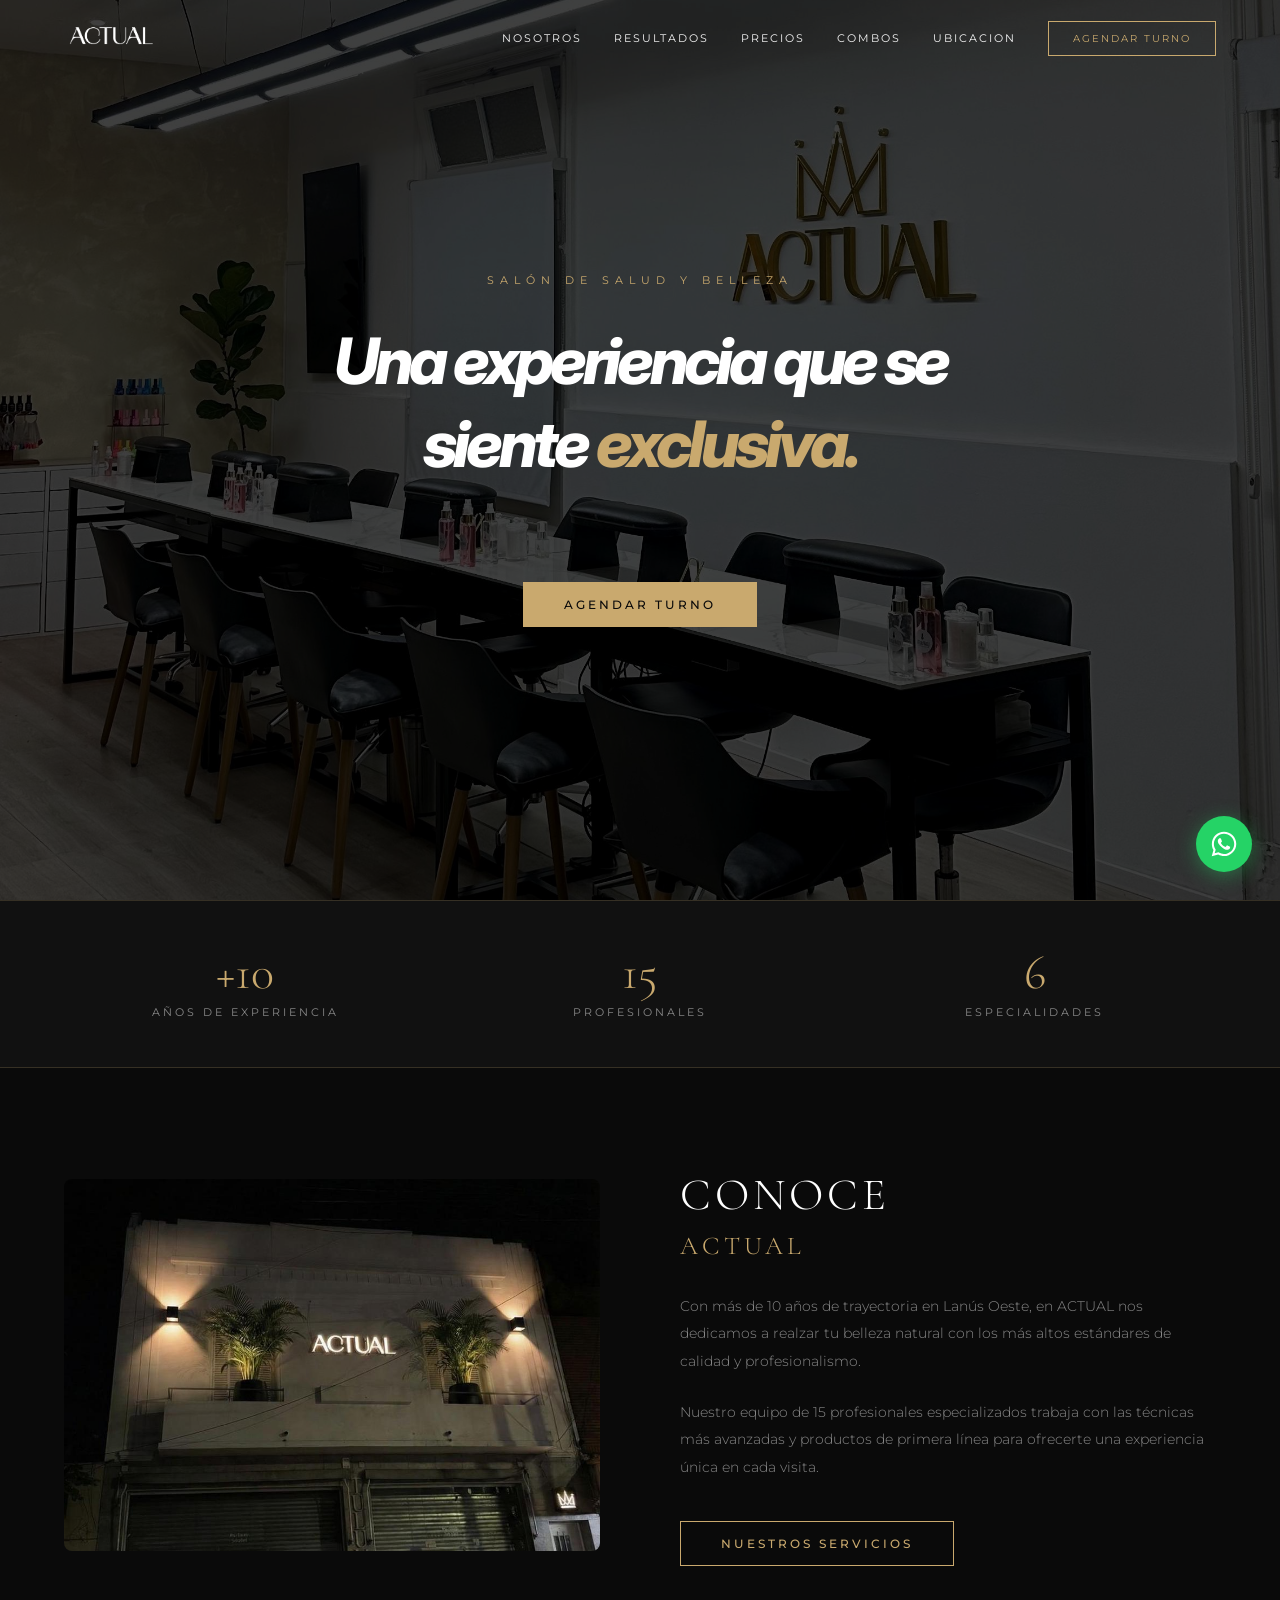
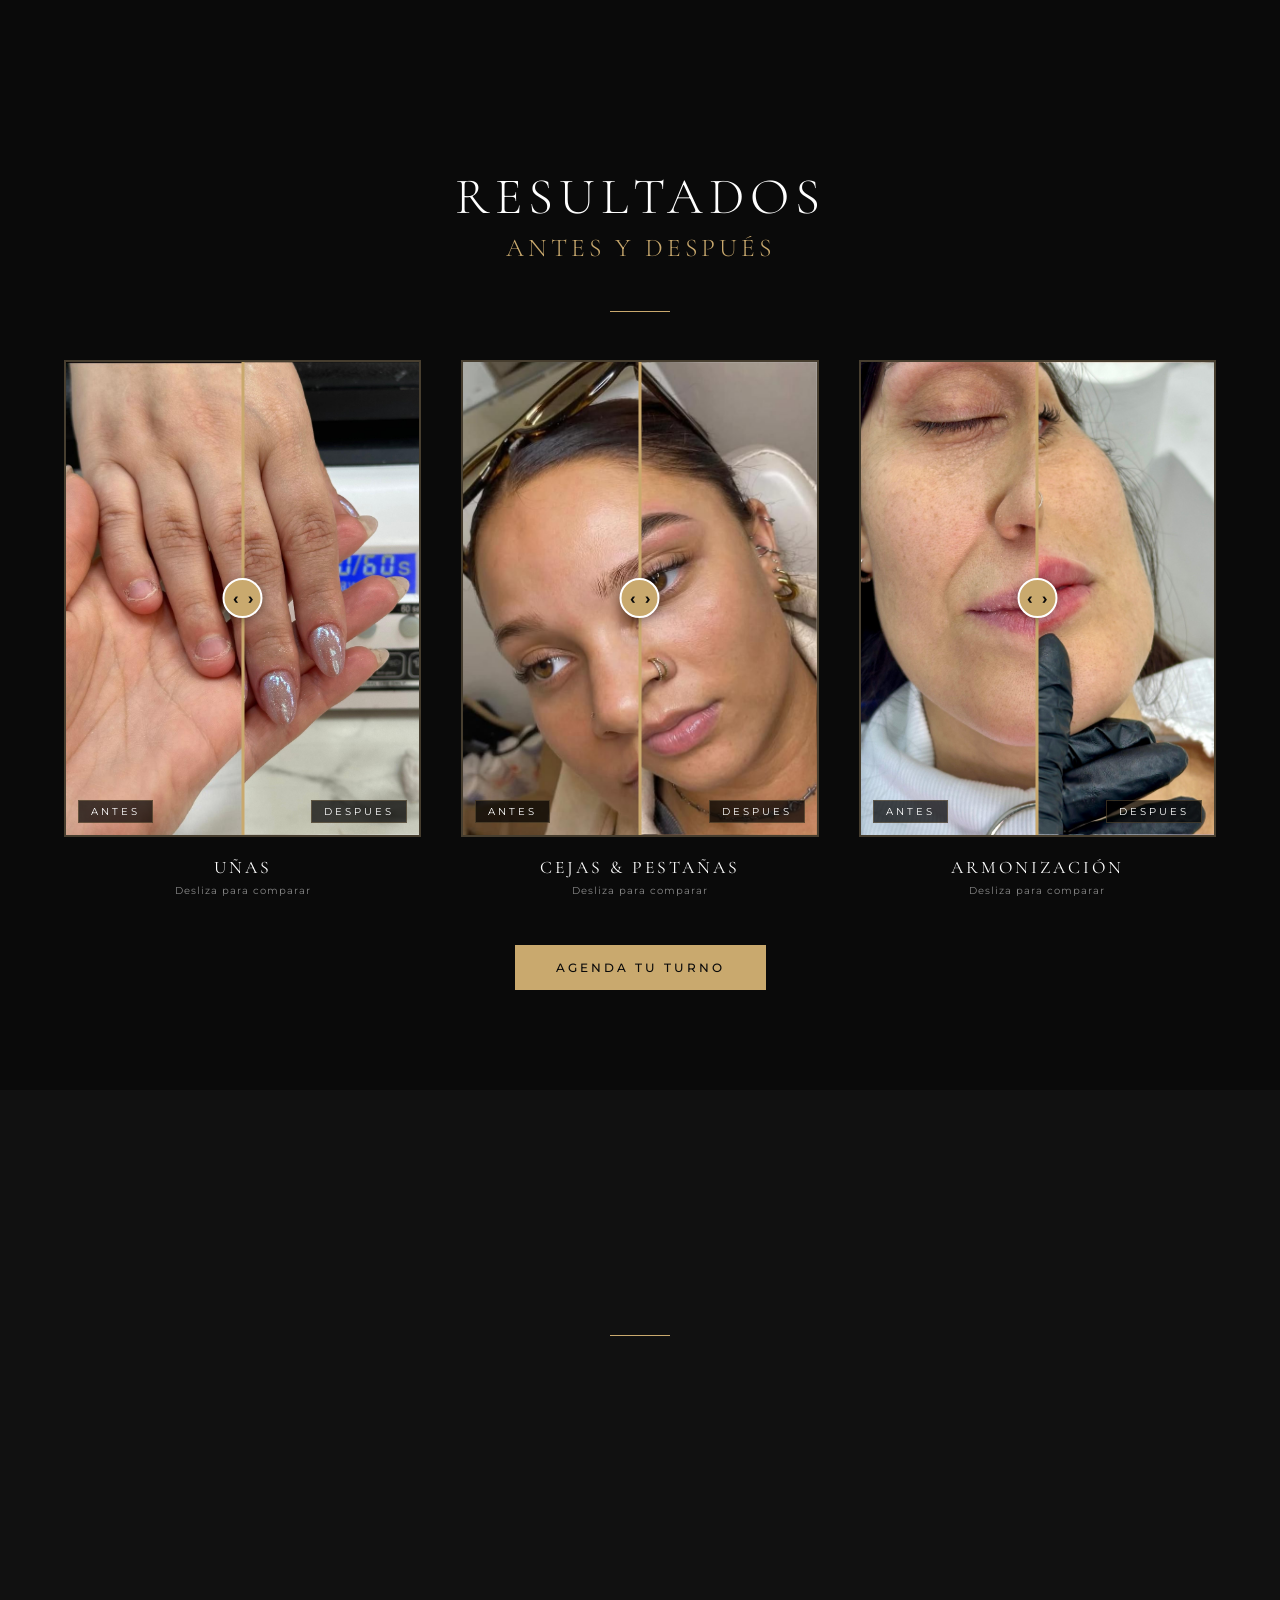
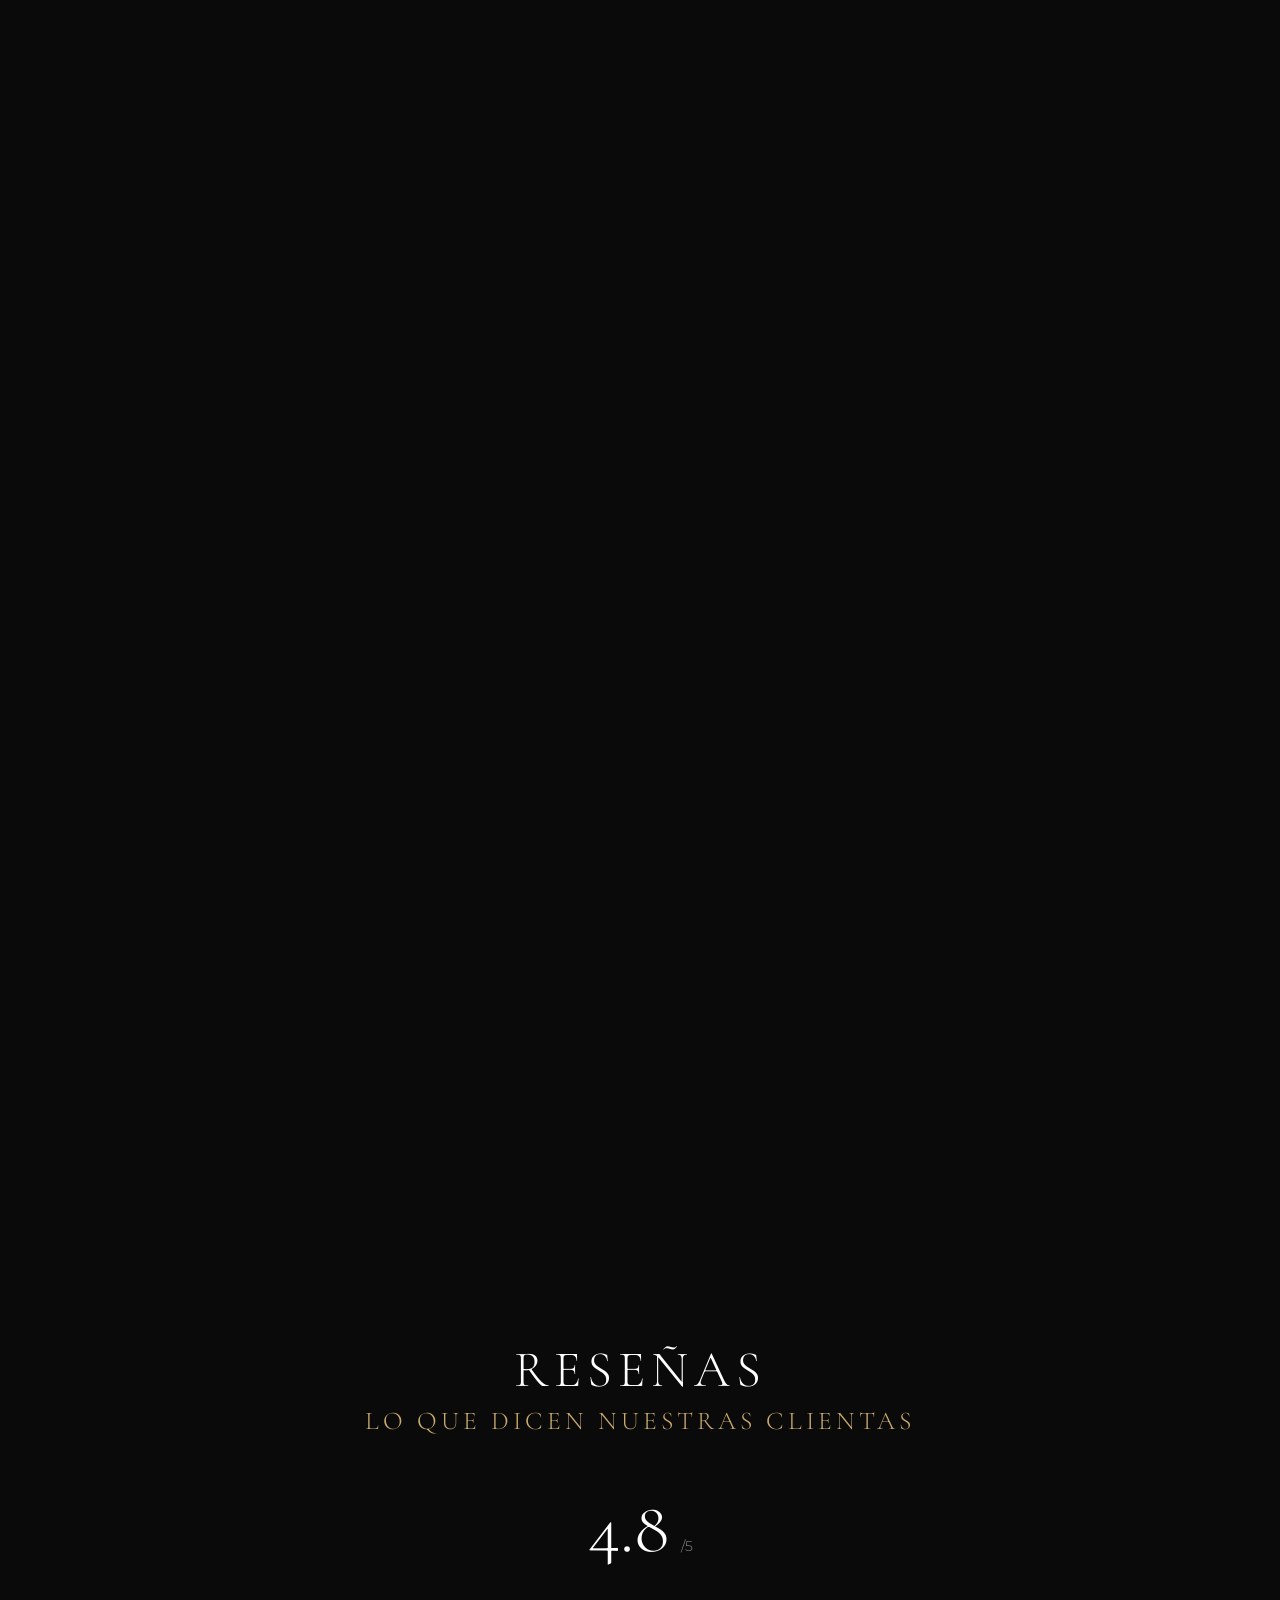
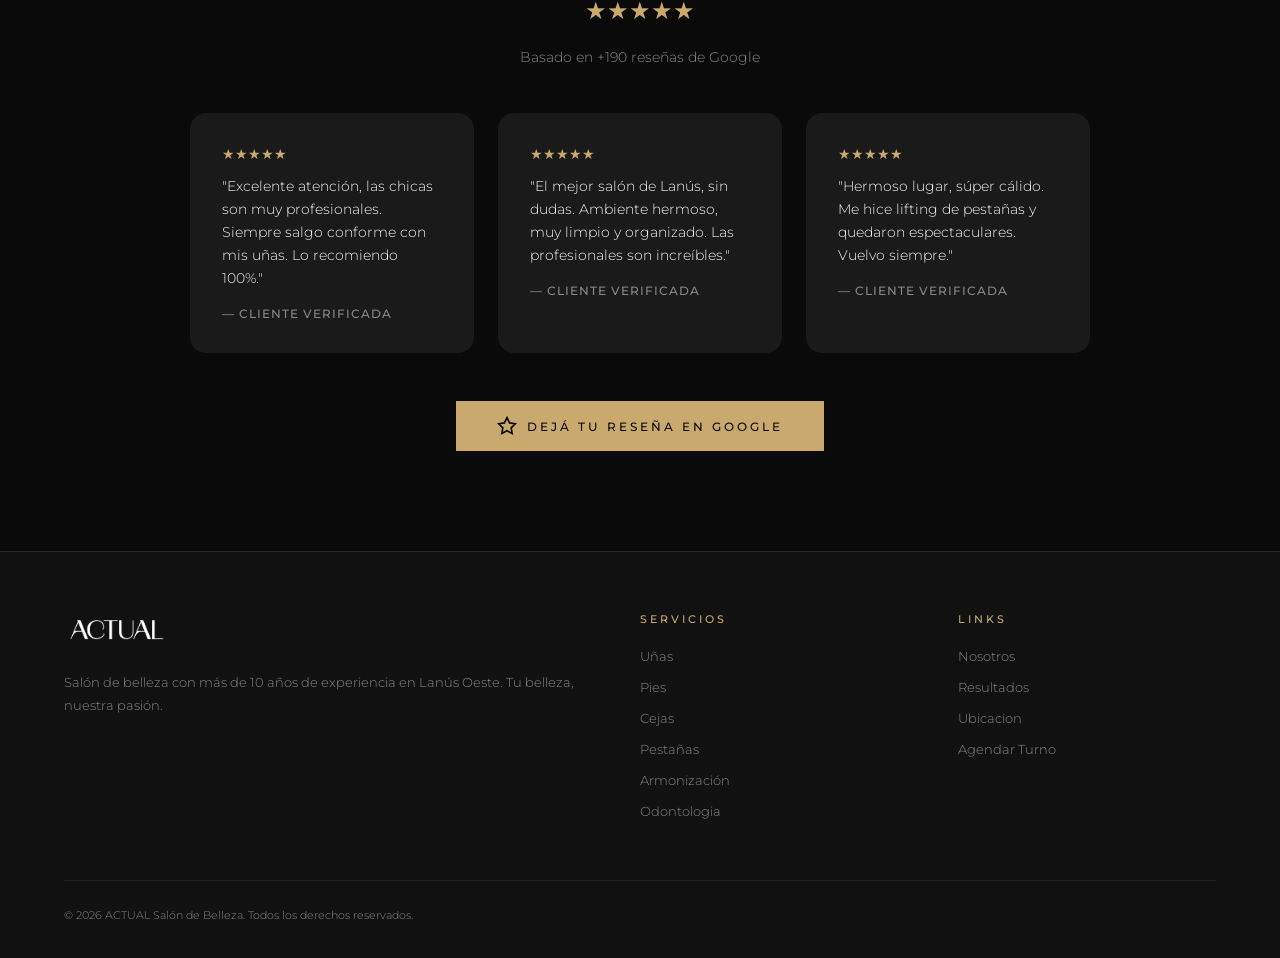
==== index.html @ 7272c119 "feat: eliminar sección Nuestro Equipo Quitada la sección de equipo/estadísticas y sus links en navba" ====
<!DOCTYPE html>
<html lang="es">
<head>
  <meta charset="UTF-8">
  <meta name="viewport" content="width=device-width, initial-scale=1.0">
  <title>ACTUAL | Salón de Belleza - Lanús Oeste</title>
  <link rel="preconnect" href="https://fonts.googleapis.com">
  <link rel="preconnect" href="https://fonts.gstatic.com" crossorigin>
  <link href="https://fonts.googleapis.com/css2?family=Cormorant+Garamond:ital,wght@0,300;0,400;0,600;0,700;1,300;1,400&family=Inter:ital,wght@1,800&family=Montserrat:wght@300;400;500;600;700&family=Great+Vibes&display=swap" rel="stylesheet">
  <style>
    *, *::before, *::after { margin: 0; padding: 0; box-sizing: border-box; }

    :root {
      --black: #0a0a0a;
      --dark: #111111;
      --dark-gray: #1a1a1a;
      --medium-gray: #2a2a2a;
      --light-gray: #888;
      --white: #ffffff;
      --off-white: #f5f5f5;
      --gold: #c9a96e;
      --gold-light: #d4b87a;
      --gold-dark: #b8944f;
    }

    html { scroll-behavior: smooth; }

    body {
      font-family: 'Montserrat', sans-serif;
      background: var(--black);
      color: var(--white);
      overflow-x: hidden;
    }

    /* ── Utility ── */
    .container { max-width: 1200px; margin: 0 auto; padding: 0 24px; }
    .section-padding { padding: 100px 0; }
    .text-center { text-align: center; }
    .gold { color: var(--gold); }
    .script { font-family: 'Great Vibes', cursive; }
    .serif { font-family: 'Cormorant Garamond', serif; }

    .section-title {
      font-family: 'Cormorant Garamond', serif;
      font-size: clamp(2rem, 5vw, 3.2rem);
      font-weight: 300;
      letter-spacing: 6px;
      text-transform: uppercase;
      margin-bottom: 4px;
    }

    .section-subtitle {
      font-family: 'Cormorant Garamond', serif;
      font-size: clamp(1.2rem, 2.5vw, 1.6rem);
      color: var(--gold);
      letter-spacing: 4px;
      text-transform: uppercase;
      font-weight: 300;
      margin-bottom: 48px;
    }

    .btn {
      display: inline-block;
      padding: 14px 40px;
      border: 1px solid var(--gold);
      color: var(--gold);
      text-decoration: none;
      text-transform: uppercase;
      letter-spacing: 3px;
      font-size: 0.75rem;
      font-family: 'Montserrat', sans-serif;
      font-weight: 500;
      transition: all 0.4s ease;
      cursor: pointer;
      background: transparent;
    }

    .btn:hover {
      background: var(--gold);
      color: var(--black);
    }

    .btn-filled {
      background: var(--gold);
      color: var(--black);
    }

    .btn-filled:hover {
      background: var(--gold-light);
      border-color: var(--gold-light);
    }

    .divider {
      width: 60px;
      height: 1px;
      background: var(--gold);
      margin: 0 auto 48px;
    }

    /* ── Navbar ── */
    .navbar {
      position: fixed;
      top: 0;
      left: 0;
      right: 0;
      z-index: 1000;
      padding: 20px 0;
      transition: all 0.4s ease;
      background: transparent;
    }

    .navbar.scrolled {
      background: rgba(10, 10, 10, 0.95);
      backdrop-filter: blur(20px);
      padding: 12px 0;
      border-bottom: 1px solid rgba(201, 169, 110, 0.15);
    }

    .navbar .container {
      display: flex;
      justify-content: space-between;
      align-items: center;
    }

    .navbar-brand {
      text-decoration: none;
      display: flex;
      align-items: center;
    }

    .navbar-brand img {
      height: 32px;
      width: auto;
    }

    .navbar-links {
      display: flex;
      gap: 32px;
      list-style: none;
      align-items: center;
    }

    .navbar-links a {
      color: var(--off-white);
      text-decoration: none;
      font-size: 0.7rem;
      letter-spacing: 2px;
      text-transform: uppercase;
      font-weight: 400;
      transition: color 0.3s;
    }

    .navbar-links a:hover { color: var(--gold); }

    .navbar-cta {
      padding: 10px 24px !important;
      border: 1px solid var(--gold) !important;
      color: var(--gold) !important;
      font-size: 0.65rem !important;
      letter-spacing: 2px !important;
      transition: all 0.3s ease;
    }

    .navbar-cta:hover {
      background: var(--gold) !important;
      color: var(--black) !important;
    }

    .hamburger {
      display: none;
      flex-direction: column;
      gap: 5px;
      cursor: pointer;
      background: none;
      border: none;
      padding: 8px;
    }

    .hamburger span {
      width: 24px;
      height: 1px;
      background: var(--white);
      transition: all 0.3s;
    }

    /* ── Hero ── */
    .hero {
      height: 100vh;
      min-height: 700px;
      display: flex;
      align-items: center;
      justify-content: center;
      text-align: center;
      position: relative;
      background: #000;
      overflow: hidden;
    }

    .hero::before {
      content: '';
      position: absolute;
      inset: 0;
      background: url('fondosalon.jpeg') center/cover no-repeat;
      opacity: 0.25;
      z-index: 0;
    }

    .hero-content {
      position: relative;
      z-index: 1;
      will-change: transform, opacity;
    }

    /* Staggered entrance animations */
    .hero-content > * {
      opacity: 0;
      transform: translateY(40px);
      animation: heroReveal 1s ease forwards;
    }

    .hero-content > *:nth-child(1) { animation-delay: 0.2s; }
    .hero-content > *:nth-child(2) { animation-delay: 0.6s; }
    .hero-content > *:nth-child(3) { animation-delay: 1s; }
    .hero-content > *:nth-child(4) { animation-delay: 1.3s; }

    @keyframes heroReveal {
      to { opacity: 1; transform: translateY(0); }
    }

    /* Gold line grows in */
    .hero-line {
      transform-origin: center;
      animation: lineGrow 1s ease forwards 1s !important;
      opacity: 0 !important;
      transform: scaleX(0) translateY(40px) !important;
    }

    @keyframes lineGrow {
      to { opacity: 1 !important; transform: scaleX(1) translateY(0) !important; }
    }

    .hero-label {
      font-size: 0.7rem;
      letter-spacing: 6px;
      text-transform: uppercase;
      color: var(--gold);
      margin-bottom: 32px;
      font-weight: 400;
    }

    .hero-title {
      font-family: 'Inter', sans-serif;
      font-size: clamp(2.2rem, 5vw, 4rem);
      font-weight: 800;
      font-style: italic;
      letter-spacing: -4px;
      line-height: 1.3;
      margin-bottom: 48px;
      max-width: 700px;
    }

    .hero-title .gold {
      color: var(--gold);
    }

    .dynamic-word {
      display: inline-block;
      transition: opacity 0.5s ease, transform 0.5s ease;
    }

    .dynamic-word.fade-out {
      opacity: 0;
      transform: translateY(15px);
    }

    .dynamic-word.fade-in {
      opacity: 1;
      transform: translateY(0);
    }

    .hero-line {
      width: 80px;
      height: 1px;
      background: var(--gold);
      margin: 0 auto 48px;
    }

    /* ── Stats Bar ── */
    .stats-bar {
      background: var(--dark);
      border-top: 1px solid rgba(201, 169, 110, 0.2);
      border-bottom: 1px solid rgba(201, 169, 110, 0.2);
      padding: 48px 0;
    }

    .stats-grid {
      display: grid;
      grid-template-columns: repeat(3, 1fr);
      gap: 32px;
      text-align: center;
    }

    .stat-item h3 {
      font-family: 'Cormorant Garamond', serif;
      font-size: 3rem;
      font-weight: 300;
      color: var(--gold);
      line-height: 1;
      margin-bottom: 8px;
    }

    .stat-item p {
      font-size: 0.7rem;
      letter-spacing: 3px;
      text-transform: uppercase;
      color: var(--light-gray);
      font-weight: 400;
    }

    /* ── About ── */
    .about { background: var(--black); }

    .about-grid {
      display: grid;
      grid-template-columns: 1fr 1fr;
      gap: 80px;
      align-items: center;
    }

    .about-image {
      position: relative;
    }

    .about-image-placeholder {
      width: 100%;
      aspect-ratio: 3/4;
      background: var(--dark-gray);
      border: 1px solid rgba(201, 169, 110, 0.15);
      display: flex;
      align-items: center;
      justify-content: center;
      position: relative;
      overflow: hidden;
    }

    .about-image-placeholder::before {
      content: '';
      position: absolute;
      inset: 12px;
      border: 1px solid rgba(201, 169, 110, 0.1);
    }

    .about-image-placeholder span {
      font-size: 0.7rem;
      letter-spacing: 3px;
      color: var(--light-gray);
      text-transform: uppercase;
    }

    .about-text h2 {
      font-family: 'Cormorant Garamond', serif;
      font-size: clamp(2rem, 4vw, 2.8rem);
      font-weight: 300;
      letter-spacing: 4px;
      text-transform: uppercase;
      margin-bottom: 8px;
    }

    .about-text .script-accent {
      font-family: 'Cormorant Garamond', serif;
      font-size: 1.6rem;
      color: var(--gold);
      display: block;
      letter-spacing: 4px;
      text-transform: uppercase;
      font-weight: 300;
      margin-bottom: 32px;
    }

    .about-text p {
      font-size: 0.9rem;
      line-height: 1.9;
      color: var(--light-gray);
      font-weight: 300;
      margin-bottom: 24px;
    }

    .about-text .btn { margin-top: 16px; }

    /* ── Services ── */
    .services { background: var(--dark); }

    .services-grid {
      display: grid;
      grid-template-columns: repeat(3, 1fr);
      gap: 32px;
    }

    .service-card {
      background: var(--black);
      border: 1px solid rgba(201, 169, 110, 0.1);
      padding: 48px 32px;
      text-align: center;
      position: relative;
      overflow: hidden;
      transition: all 0.5s ease;
      cursor: pointer;
    }

    .service-card::before {
      content: '';
      position: absolute;
      top: 0;
      left: 0;
      right: 0;
      height: 2px;
      background: línear-gradient(90deg, transparent, var(--gold), transparent);
      transform: scaleX(0);
      transition: transform 0.5s ease;
    }

    .service-card:hover::before { transform: scaleX(1); }

    .service-card:hover {
      border-color: rgba(201, 169, 110, 0.3);
      transform: translateY(-4px);
    }

    .service-icon {
      width: 80px;
      height: 80px;
      margin: 0 auto 28px;
      border: 1px solid rgba(201, 169, 110, 0.3);
      border-radius: 50%;
      display: flex;
      align-items: center;
      justify-content: center;
    }

    .service-icon svg {
      width: 32px;
      height: 32px;
      stroke: var(--gold);
      fill: none;
      stroke-width: 1.5;
    }

    .service-card h3 {
      font-family: 'Cormorant Garamond', serif;
      font-size: 1.3rem;
      font-weight: 400;
      letter-spacing: 4px;
      text-transform: uppercase;
      margin-bottom: 16px;
    }

    .service-card p {
      font-size: 0.8rem;
      line-height: 1.8;
      color: var(--light-gray);
      font-weight: 300;
      margin-bottom: 24px;
    }

    .service-card .btn {
      font-size: 0.65rem;
      padding: 10px 28px;
    }

    /* ── Before & After Comparison Slider ── */
    .results { background: var(--black); }

    .results-grid {
      display: grid;
      grid-template-columns: repeat(3, 1fr);
      gap: 40px;
      margin-bottom: 48px;
    }

    .result-card { text-align: center; }

    .comparison-slider {
      position: relative;
      width: 100%;
      aspect-ratio: 3/4;
      overflow: hidden;
      border: 2px solid rgba(201, 169, 110, 0.25);
      border-radius: 0;
      cursor: ew-resize;
      user-select: none;
      margin-bottom: 20px;
      background: var(--dark-gray);
    }

    .comparison-slider .img-layer {
      position: absolute;
      top: 0;
      left: 0;
      width: 100%;
      height: 100%;
      display: flex;
      align-items: center;
      justify-content: center;
    }

    .comparison-slider .img-layer.before {
      background: var(--dark-gray);
      z-index: 1;
    }

    .comparison-slider .img-layer.after {
      background: var(--medium-gray);
      clip-path: inset(0 0 0 50%);
      z-index: 2;
    }

    .comparison-slider .img-layer img {
      width: 100%;
      height: 100%;
      object-fit: cover;
    }

    .comparison-slider .img-label {
      position: absolute;
      bottom: 12px;
      font-size: 0.6rem;
      letter-spacing: 3px;
      text-transform: uppercase;
      color: var(--white);
      background: rgba(0, 0, 0, 0.7);
      padding: 5px 12px;
      border: 1px solid rgba(201, 169, 110, 0.25);
      z-index: 5;
      pointer-events: none;
    }

    .comparison-slider .img-label.label-before { left: 12px; }
    .comparison-slider .img-label.label-after { right: 12px; }

    .slider-handle {
      position: absolute;
      top: 0;
      bottom: 0;
      left: 50%;
      width: 3px;
      background: var(--gold);
      z-index: 10;
      transform: translateX(-50%);
      pointer-events: none;
    }

    .slider-handle::before {
      content: '';
      position: absolute;
      top: 50%;
      left: 50%;
      transform: translate(-50%, -50%);
      width: 40px;
      height: 40px;
      border-radius: 50%;
      background: var(--gold);
      border: 2px solid var(--white);
      box-shadow: 0 2px 12px rgba(0, 0, 0, 0.4);
    }

    .slider-handle::after {
      content: '\2039\00a0\00a0\203A';
      position: absolute;
      top: 50%;
      left: 50%;
      transform: translate(-50%, -50%);
      color: var(--black);
      font-size: 1rem;
      font-weight: 700;
      z-index: 11;
      pointer-events: none;
    }

    .result-label {
      font-family: 'Cormorant Garamond', serif;
      font-size: 1.1rem;
      letter-spacing: 3px;
      text-transform: uppercase;
      font-weight: 400;
    }

    .result-hint {
      font-size: 0.65rem;
      color: var(--light-gray);
      margin-top: 6px;
      letter-spacing: 1px;
    }

    /* ── CTA Banner ── */
    .cta-banner {
      background: línear-gradient(135deg, var(--dark) 0%, var(--dark-gray) 100%);
      padding: 80px 0;
      text-align: center;
      position: relative;
      border-top: 1px solid rgba(201, 169, 110, 0.1);
      border-bottom: 1px solid rgba(201, 169, 110, 0.1);
    }

    .cta-banner h2 {
      font-family: 'Cormorant Garamond', serif;
      font-size: clamp(2rem, 5vw, 3rem);
      font-weight: 300;
      letter-spacing: 6px;
      text-transform: uppercase;
      margin-bottom: 8px;
    }

    .cta-banner .script-accent {
      font-family: 'Cormorant Garamond', serif;
      font-size: 1.6rem;
      color: var(--gold);
      display: block;
      letter-spacing: 4px;
      text-transform: uppercase;
      font-weight: 300;
      margin-bottom: 32px;
    }

    .cta-banner p {
      font-size: 0.85rem;
      color: var(--light-gray);
      margin-bottom: 40px;
      font-weight: 300;
      line-height: 1.8;
      max-width: 500px;
      margin-left: auto;
      margin-right: auto;
      margin-bottom: 40px;
    }

    /* ── Team ── */
    .team { background: var(--dark); }

    .team-content {
      display: grid;
      grid-template-columns: 1fr 1fr;
      gap: 80px;
      align-items: center;
    }

    .team-text h2 {
      font-family: 'Cormorant Garamond', serif;
      font-size: clamp(2rem, 4vw, 2.8rem);
      font-weight: 300;
      letter-spacing: 4px;
      text-transform: uppercase;
      margin-bottom: 8px;
    }

    .team-text .script-accent {
      font-family: 'Cormorant Garamond', serif;
      font-size: 1.6rem;
      color: var(--gold);
      display: block;
      letter-spacing: 4px;
      text-transform: uppercase;
      font-weight: 300;
      margin-bottom: 32px;
    }

    .team-text p {
      font-size: 0.9rem;
      line-height: 1.9;
      color: var(--light-gray);
      font-weight: 300;
      margin-bottom: 24px;
    }

    .team-highlights {
      display: grid;
      grid-template-columns: 1fr 1fr;
      gap: 24px;
      margin-top: 32px;
    }

    .team-highlight {
      padding: 24px;
      border: 1px solid rgba(201, 169, 110, 0.15);
      text-align: center;
    }

    .team-highlight h4 {
      font-family: 'Cormorant Garamond', serif;
      font-size: 2rem;
      color: var(--gold);
      font-weight: 300;
      margin-bottom: 4px;
    }

    .team-highlight p {
      font-size: 0.65rem;
      letter-spacing: 2px;
      text-transform: uppercase;
      color: var(--light-gray);
      margin-bottom: 0;
    }

    .team-image-placeholder {
      width: 100%;
      aspect-ratio: 4/3;
      background: var(--dark-gray);
      border: 1px solid rgba(201, 169, 110, 0.15);
      display: flex;
      align-items: center;
      justify-content: center;
      position: relative;
      overflow: hidden;
    }

    .team-image-placeholder::before {
      content: '';
      position: absolute;
      inset: 12px;
      border: 1px solid rgba(201, 169, 110, 0.1);
    }

    .team-image-placeholder span {
      font-size: 0.7rem;
      letter-spacing: 3px;
      color: var(--light-gray);
      text-transform: uppercase;
    }

    /* ── Map ── */
    .location { background: var(--black); }

    .location-content {
      display: grid;
      grid-template-columns: 1fr 1fr;
      gap: 60px;
      align-items: start;
    }

    .location-info h2 {
      font-family: 'Cormorant Garamond', serif;
      font-size: clamp(2rem, 4vw, 2.8rem);
      font-weight: 300;
      letter-spacing: 4px;
      text-transform: uppercase;
      margin-bottom: 8px;
    }

    .location-info .script-accent {
      font-family: 'Cormorant Garamond', serif;
      font-size: 1.6rem;
      color: var(--gold);
      display: block;
      letter-spacing: 4px;
      text-transform: uppercase;
      font-weight: 300;
      margin-bottom: 32px;
    }

    .location-detail {
      display: flex;
      align-items: flex-start;
      gap: 16px;
      margin-bottom: 28px;
    }

    .location-detail svg {
      width: 20px;
      height: 20px;
      stroke: var(--gold);
      fill: none;
      stroke-width: 1.5;
      flex-shrink: 0;
      margin-top: 2px;
    }

    .location-detail h4 {
      font-size: 0.7rem;
      letter-spacing: 2px;
      text-transform: uppercase;
      margin-bottom: 4px;
      font-weight: 500;
    }

    .location-detail p {
      font-size: 0.85rem;
      color: var(--light-gray);
      font-weight: 300;
      line-height: 1.6;
    }

    .map-container {
      width: 100%;
      aspect-ratio: 4/3;
      border: 1px solid rgba(201, 169, 110, 0.2);
      overflow: hidden;
    }

    .map-container iframe {
      width: 100%;
      height: 100%;
      border: 0;
      filter: grayscale(1) invert(1) contrast(1.1);
    }

    /* ── Footer ── */
    .footer {
      background: var(--dark);
      border-top: 1px solid rgba(201, 169, 110, 0.15);
      padding: 60px 0 32px;
    }

    .footer-grid {
      display: grid;
      grid-template-columns: 2fr 1fr 1fr;
      gap: 60px;
      margin-bottom: 48px;
    }

    .footer-brand {
      font-family: 'Cormorant Garamond', serif;
      font-size: 1.5rem;
      font-weight: 700;
      letter-spacing: 8px;
      text-transform: uppercase;
      margin-bottom: 16px;
    }

    .footer p {
      font-size: 0.8rem;
      color: var(--light-gray);
      line-height: 1.8;
      font-weight: 300;
    }

    .footer h4 {
      font-size: 0.7rem;
      letter-spacing: 3px;
      text-transform: uppercase;
      margin-bottom: 20px;
      color: var(--gold);
      font-weight: 500;
    }

    .footer-links {
      list-style: none;
    }

    .footer-links li { margin-bottom: 12px; }

    .footer-links a {
      color: var(--light-gray);
      text-decoration: none;
      font-size: 0.8rem;
      font-weight: 300;
      transition: color 0.3s;
    }

    .footer-links a:hover { color: var(--gold); }

    .footer-bottom {
      border-top: 1px solid rgba(201, 169, 110, 0.1);
      padding-top: 24px;
      display: flex;
      justify-content: space-between;
      align-items: center;
    }

    .footer-bottom p {
      font-size: 0.7rem;
      color: var(--light-gray);
    }

    .social-links {
      display: flex;
      gap: 16px;
    }

    .social-links a {
      width: 36px;
      height: 36px;
      border: 1px solid rgba(201, 169, 110, 0.3);
      border-radius: 50%;
      display: flex;
      align-items: center;
      justify-content: center;
      transition: all 0.3s;
      text-decoration: none;
    }

    .social-links a:hover {
      background: var(--gold);
      border-color: var(--gold);
    }

    .social-links a svg {
      width: 14px;
      height: 14px;
      stroke: var(--gold);
      fill: none;
      stroke-width: 1.5;
      transition: stroke 0.3s;
    }

    .social-links a:hover svg { stroke: var(--black); }

    /* ── WhatsApp Float ── */
    .whatsapp-float {
      position: fixed;
      bottom: 28px;
      right: 28px;
      z-index: 999;
      width: 56px;
      height: 56px;
      background: #25d366;
      border-radius: 50%;
      display: flex;
      align-items: center;
      justify-content: center;
      box-shadow: 0 4px 20px rgba(37, 211, 102, 0.4);
      transition: transform 0.3s;
      text-decoration: none;
    }

    .whatsapp-float:hover { transform: scale(1.1); }

    .whatsapp-float svg { width: 28px; height: 28px; fill: white; }

    /* ── Pricing Carousel ── */
    /* ── Pricing (nativo) ── */
    .price-tabs {
      display: flex;
      flex-wrap: wrap;
      justify-content: center;
      gap: 10px;
      margin-bottom: 56px;
    }

    .price-tab {
      background: transparent;
      border: 1px solid rgba(201, 169, 110, 0.3);
      color: var(--light-gray);
      padding: 11px 24px;
      border-radius: 40px;
      font-family: 'Montserrat', sans-serif;
      font-size: 0.72rem;
      font-weight: 500;
      letter-spacing: 1.5px;
      text-transform: uppercase;
      cursor: pointer;
      transition: all 0.35s ease;
      white-space: nowrap;
    }

    .price-tab:hover {
      color: var(--gold);
      border-color: var(--gold);
    }

    .price-tab.active {
      background: var(--gold);
      border-color: var(--gold);
      color: var(--black);
    }

    .price-tabs-bottom { display: none; }

    .price-panel { display: none; }

    .price-panel.active {
      display: grid;
      grid-template-columns: 0.85fr 1.15fr;
      gap: 56px;
      align-items: start;
      text-align: left;
      animation: priceFade 0.5s ease;
    }

    @keyframes priceFade {
      from { opacity: 0; transform: translateY(16px); }
      to { opacity: 1; transform: translateY(0); }
    }

    .price-visual {
      position: relative;
      aspect-ratio: 3 / 4;
      border-radius: 16px;
      background-size: cover;
      background-position: center top;
      overflow: hidden;
      border: 1px solid rgba(201, 169, 110, 0.18);
    }

    .price-visual::after {
      content: '';
      position: absolute;
      inset: 0;
      background: linear-gradient(180deg, rgba(10,10,10,0.15) 0%, rgba(10,10,10,0.55) 55%, rgba(10,10,10,0.92) 100%);
    }

    .price-visual-overlay {
      position: absolute;
      bottom: 0;
      left: 0;
      right: 0;
      padding: 32px 30px;
      z-index: 1;
    }

    .price-visual-kicker {
      display: block;
      font-family: 'Cormorant Garamond', serif;
      font-style: italic;
      font-size: 1rem;
      color: var(--gold);
      margin-bottom: 6px;
      letter-spacing: 0.5px;
    }

    .price-visual-overlay h3 {
      font-family: 'Cormorant Garamond', serif;
      font-weight: 300;
      font-size: 2.2rem;
      letter-spacing: 4px;
      text-transform: uppercase;
      color: var(--white);
    }

    .price-list { padding-top: 4px; }

    .price-row {
      display: flex;
      align-items: baseline;
      gap: 14px;
      padding: 15px 0;
      border-bottom: 1px solid rgba(201, 169, 110, 0.1);
    }

    .price-name {
      color: var(--off-white);
      font-size: 0.92rem;
      font-weight: 400;
      letter-spacing: 0.4px;
      line-height: 1.4;
    }

    .price-name span {
      color: var(--light-gray);
      font-weight: 300;
    }

    .price-leader {
      flex: 1 1 auto;
      border-bottom: 1px dotted rgba(201, 169, 110, 0.35);
      transform: translateY(-5px);
      min-width: 16px;
    }

    .price-val {
      color: var(--gold);
      font-family: 'Cormorant Garamond', serif;
      font-size: 1.3rem;
      font-weight: 600;
      white-space: nowrap;
      letter-spacing: 0.5px;
    }

    .price-val small {
      font-size: 0.72rem;
      font-family: 'Montserrat', sans-serif;
      color: var(--light-gray);
      letter-spacing: 1px;
      text-transform: uppercase;
      margin-right: 4px;
    }

    .tag-new {
      display: inline-block;
      vertical-align: middle;
      background: var(--gold);
      color: var(--black);
      font-size: 0.55rem;
      font-weight: 700;
      letter-spacing: 1px;
      padding: 2px 7px;
      border-radius: 3px;
      margin-left: 8px;
      text-transform: uppercase;
    }

    .price-subhead {
      color: var(--gold);
      font-family: 'Cormorant Garamond', serif;
      font-size: 1.25rem;
      letter-spacing: 3px;
      text-transform: uppercase;
      font-weight: 300;
      margin: 28px 0 4px;
    }

    .price-note {
      color: var(--light-gray);
      font-size: 0.78rem;
      font-style: italic;
      line-height: 1.6;
      margin-top: 20px;
      padding-left: 2px;
    }

    /* ── Combos ── */
    .combos-grid {
      display: grid;
      grid-template-columns: repeat(3, 1fr);
      gap: 24px;
      text-align: left;
    }

    .combo-card {
      position: relative;
      display: flex;
      flex-direction: column;
      background: linear-gradient(160deg, rgba(42,42,42,0.55) 0%, rgba(17,17,17,0.85) 100%);
      border: 1px solid rgba(201, 169, 110, 0.2);
      border-radius: 16px;
      padding: 30px 28px;
      overflow: hidden;
      transition: transform 0.4s ease, border-color 0.4s ease, box-shadow 0.4s ease;
    }

    .combo-card::before {
      content: '';
      position: absolute;
      top: 0; left: 0; right: 0;
      height: 2px;
      background: linear-gradient(90deg, transparent, var(--gold), transparent);
      opacity: 0.5;
    }

    .combo-card:hover {
      transform: translateY(-6px);
      border-color: rgba(201, 169, 110, 0.55);
      box-shadow: 0 18px 40px rgba(0,0,0,0.45);
    }

    .combo-name {
      font-family: 'Cormorant Garamond', serif;
      font-size: 1.7rem;
      font-weight: 600;
      letter-spacing: 3px;
      text-transform: uppercase;
      color: var(--white);
      margin-bottom: 4px;
    }

    .combo-tagline {
      font-size: 0.62rem;
      letter-spacing: 2px;
      text-transform: uppercase;
      color: var(--gold);
      margin-bottom: 18px;
    }

    .combo-services {
      color: var(--light-gray);
      font-size: 0.9rem;
      line-height: 1.65;
      flex: 1 1 auto;
      padding-bottom: 22px;
    }

    .combo-prices {
      border-top: 1px solid rgba(201, 169, 110, 0.15);
      padding-top: 18px;
    }

    .combo-special-label {
      display: block;
      font-size: 0.58rem;
      letter-spacing: 1.5px;
      text-transform: uppercase;
      color: var(--gold);
      margin-bottom: 2px;
    }

    .combo-special-val {
      display: block;
      font-family: 'Cormorant Garamond', serif;
      font-size: 2.3rem;
      font-weight: 700;
      line-height: 1;
      color: var(--gold);
    }

    .combo-cash {
      display: block;
      margin-top: 8px;
      font-size: 0.82rem;
      color: #9fb083;
      letter-spacing: 0.3px;
    }

    .combo-cash strong {
      font-weight: 600;
      font-family: 'Cormorant Garamond', serif;
      font-size: 1rem;
    }

    /* Tag tipo ribbon superior (estilo "most popular") */
    .combo-tag {
      display: block;
      margin: -30px -28px 24px;
      padding: 10px 12px;
      text-align: center;
      background: linear-gradient(90deg, var(--gold-dark), var(--gold-light) 50%, var(--gold-dark));
      color: var(--black);
      font-size: 0.62rem;
      font-weight: 700;
      letter-spacing: 2.5px;
      text-transform: uppercase;
      border-radius: 16px 16px 0 0;
    }

    .combo-tag::before {
      content: '\2726';
      margin-right: 7px;
      font-size: 0.7rem;
    }

    /* La tarjeta con tag queda destacada con glow dorado */
    .combo-card:has(.combo-tag) {
      border-color: rgba(201, 169, 110, 0.65);
      box-shadow: 0 0 0 1px rgba(201, 169, 110, 0.35), 0 14px 40px rgba(201, 169, 110, 0.16);
    }

    .combo-card:has(.combo-tag)::before { display: none; }

    /* Variante alternativa (oscura) para diferenciar un tier */
    .combo-tag--soft {
      background: linear-gradient(90deg, #1c1c1c, #2e2820 50%, #1c1c1c);
      color: var(--gold-light);
      box-shadow: inset 0 -1px 0 rgba(201, 169, 110, 0.4);
    }

    /* ── Animations ── */
    .fade-in {
      opacity: 0;
      transform: translateY(30px);
      transition: opacity 0.8s ease, transform 0.8s ease;
    }

    .fade-in.visible {
      opacity: 1;
      transform: translateY(0);
    }

    /* ── Responsive ── */
    @media (max-width: 968px) {
      .navbar-links { display: none; }
      .hamburger { display: flex; }

      .navbar-links.active {
        display: flex;
        flex-direction: column;
        position: absolute;
        top: 100%;
        left: 0;
        right: 0;
        background: rgba(10, 10, 10, 0.98);
        padding: 32px;
        gap: 20px;
        border-bottom: 1px solid rgba(201, 169, 110, 0.15);
      }

      .about-grid,
      .team-content,
      .location-content,
      .footer-grid {
        grid-template-columns: 1fr;
        gap: 40px;
      }

      .services-grid { grid-template-columns: 1fr 1fr; }
      .results-grid { grid-template-columns: 1fr 1fr; }
      .stats-grid { grid-template-columns: repeat(3, 1fr); gap: 8px; padding: 0 8px; }
      .stat-item h3 { font-size: 2rem; }
      .stat-item p { font-size: 0.55rem; letter-spacing: 2px; }

      .price-panel.active { grid-template-columns: 1fr; gap: 28px; }
      .price-visual { max-width: 440px; margin: 0 auto; width: 100%; }

      .combos-grid { grid-template-columns: 1fr 1fr; }
    }

    @media (max-width: 640px) {
      .services-grid { grid-template-columns: 1fr; }
      .combos-grid { grid-template-columns: 1fr; max-width: 420px; margin: 0 auto; }
      .results-grid { grid-template-columns: 1fr; max-width: 320px; margin-left: auto; margin-right: auto; margin-bottom: 48px; }
      .section-padding { padding: 72px 0; }
      .hero-title { letter-spacing: -2px; font-size: clamp(1.8rem, 8vw, 2.8rem); }
      .team-highlights { grid-template-columns: 1fr 1fr; gap: 16px; }
      .footer-grid { grid-template-columns: 1fr; gap: 32px; }
      .footer-bottom { flex-direction: column; gap: 16px; text-align: center; }

      .price-tabs { gap: 8px; margin-bottom: 40px; }
      .price-tab { padding: 9px 16px; font-size: 0.62rem; letter-spacing: 1px; }
      .price-name { font-size: 0.85rem; }
      .price-val { font-size: 1.15rem; }
      .price-tabs-bottom { display: flex; margin: 40px 0 0; }
    }
  </style>
</head>
<body>

<!-- ── Navbar ── -->
<nav class="navbar" id="navbar">
  <div class="container">
    <a href="#" class="navbar-brand"><img src="logo-sinfondo.png" alt="ACTUAL"></a>
    <ul class="navbar-links" id="navLinks">
      <li><a href="#nosotros">Nosotros</a></li>
      <li><a href="#resultados">Resultados</a></li>
      <li><a href="#precios">Precios</a></li>
      <li><a href="#combos">Combos</a></li>
      <li><a href="#ubicacion">Ubicacion</a></li>
      <li><a href="https://actual.site.agendapro.com/ar" target="_blank" rel="noopener" class="navbar-cta">Agendar Turno</a></li>
    </ul>
    <button class="hamburger" id="hamburger" aria-label="Menu">
      <span></span><span></span><span></span>
    </button>
  </div>
</nav>

<!-- ── Hero ── -->
<section class="hero" id="inicio">
  <div class="hero-content">
    <p class="hero-label">Salón de Salud y Belleza</p>
    <h1 class="hero-title">Una experiencia que se siente <span class="gold dynamic-word">única.</span></h1>
    <div class="hero-line"></div>
    <a href="https://actual.site.agendapro.com/ar" target="_blank" rel="noopener" class="btn btn-filled">Agendar Turno</a>
  </div>
</section>

<!-- ── Stats ── -->
<div class="stats-bar">
  <div class="container">
    <div class="stats-grid">
      <div class="stat-item fade-in">
        <h3>+10</h3>
        <p>Años de experiencia</p>
      </div>
      <div class="stat-item fade-in">
        <h3>15</h3>
        <p>Profesionales</p>
      </div>
      <div class="stat-item fade-in">
        <h3>6</h3>
        <p>Especialidades</p>
      </div>
    </div>
  </div>
</div>

<!-- ── About ── -->
<section class="about section-padding" id="nosotros">
  <div class="container">
    <div class="about-grid">
      <div class="about-image fade-in">
        <img src="frente.jpeg" alt="Salón ACTUAL" style="width: 100%; height: 100%; object-fit: cover; border-radius: 8px;">
      </div>
      <div class="about-text fade-in">
        <h2>Conoce</h2>
        <span class="script-accent">ACTUAL</span>
        <p>Con más de 10 años de trayectoria en Lanús Oeste, en ACTUAL nos dedicamos a realzar tu belleza natural con los más altos estándares de calidad y profesionalismo.</p>
        <p>Nuestro equipo de 15 profesionales especializados trabaja con las técnicas más avanzadas y productos de primera línea para ofrecerte una experiencia única en cada visita.</p>
        <a href="#precios" class="btn">Nuestros Servicios</a>
      </div>
    </div>
  </div>
</section>

<!-- ── Before & After ── -->
<section class="results section-padding" id="resultados">
  <div class="container text-center">
    <h2 class="section-title fade-in">Resultados</h2>
    <p class="section-subtitle fade-in">antes y después</p>
    <div class="divider"></div>
    <div class="results-grid">

      <div class="result-card fade-in">
        <div class="comparison-slider" data-slider>
          <div class="img-layer before">
            <img src="unas/antes.jpeg" alt="Uñas antes">
            <span class="img-label label-before">Antes</span>
          </div>
          <div class="img-layer after">
            <img src="unas/despues.jpeg" alt="Uñas después">
            <span class="img-label label-after">Despues</span>
          </div>
          <div class="slider-handle"></div>
        </div>
        <p class="result-label">Uñas</p>
        <p class="result-hint">Desliza para comparar</p>
      </div>

      <div class="result-card fade-in">
        <div class="comparison-slider" data-slider>
          <div class="img-layer before">
            <img src="cejas/antes.jpeg" alt="Cejas antes">
            <span class="img-label label-before">Antes</span>
          </div>
          <div class="img-layer after">
            <img src="cejas/despues.jpeg" alt="Cejas después">
            <span class="img-label label-after">Despues</span>
          </div>
          <div class="slider-handle"></div>
        </div>
        <p class="result-label">Cejas & Pestañas</p>
        <p class="result-hint">Desliza para comparar</p>
      </div>

      <div class="result-card fade-in">
        <div class="comparison-slider" data-slider>
          <div class="img-layer before">
            <img src="boca/antes.jpeg" alt="Armonización antes">
            <span class="img-label label-before">Antes</span>
          </div>
          <div class="img-layer after">
            <img src="boca/despues.jpeg" alt="Armonización después">
            <span class="img-label label-after">Despues</span>
          </div>
          <div class="slider-handle"></div>
        </div>
        <p class="result-label">Armonización</p>
        <p class="result-hint">Desliza para comparar</p>
      </div>

    </div>

    <a href="https://actual.site.agendapro.com/ar" target="_blank" rel="noopener" class="btn btn-filled">Agenda tu turno</a>
  </div>
</section>


<!-- ── Precios ── -->
<section class="section-padding" id="precios" style="background: var(--dark);">
  <div class="container text-center">
    <h2 class="section-title fade-in">Lista de precios</h2>
    <p class="section-subtitle fade-in">nuestros servicios</p>
    <div class="divider"></div>

    <div class="price-tabs fade-in">
      <button class="price-tab active" data-cat="manos">Manos</button>
      <button class="price-tab" data-cat="pies">Pies</button>
      <button class="price-tab" data-cat="eyes">Cejas &amp; Pestañas</button>
      <button class="price-tab" data-cat="facial">Facial</button>
      <button class="price-tab" data-cat="odonto">Odontología</button>
      <button class="price-tab" data-cat="labios">Labios</button>
    </div>

    <div class="price-panels fade-in">

      <!-- Manos -->
      <div class="price-panel active" data-cat="manos">
        <div class="price-visual" style="background-image: url('categorias/manos.jpg');">
          <div class="price-visual-overlay">
            <span class="price-visual-kicker">Comenzamos por el cuidado de tus uñas</span>
            <h3>Manos</h3>
          </div>
        </div>
        <div class="price-list">
          <div class="price-row"><span class="price-name">Esculpidas Acrílicas</span><span class="price-leader"></span><span class="price-val">$58.000</span></div>
          <div class="price-row"><span class="price-name">Esculpidas Polygel</span><span class="price-leader"></span><span class="price-val">$53.500</span></div>
          <div class="price-row"><span class="price-name">Remoción <span>· Esculpidas</span></span><span class="price-leader"></span><span class="price-val">$24.000</span></div>
          <div class="price-row"><span class="price-name">Kapping Acrílico <span>· Service</span></span><span class="price-leader"></span><span class="price-val">$48.000</span></div>
          <div class="price-row"><span class="price-name">Kapping Polygel</span><span class="price-leader"></span><span class="price-val">$48.000</span></div>
          <div class="price-row"><span class="price-name">Remoción <span>· Kapping</span></span><span class="price-leader"></span><span class="price-val">$20.000</span></div>
          <div class="price-row"><span class="price-name">Esmaltado Semi-permanente</span><span class="price-leader"></span><span class="price-val">$30.000</span></div>
          <div class="price-row"><span class="price-name">Remoción <span>· Esmaltado Semipermanente</span></span><span class="price-leader"></span><span class="price-val">$13.000</span></div>
          <div class="price-row"><span class="price-name">Esmaltado Tradicional</span><span class="price-leader"></span><span class="price-val">$28.000</span></div>
          <div class="price-row"><span class="price-name">Manicuria Mens</span><span class="price-leader"></span><span class="price-val">$28.000</span></div>
          <div class="price-row"><span class="price-name">Actual Care <span>· Cuidado de manos</span></span><span class="price-leader"></span><span class="price-val">$28.000</span></div>
          <p class="price-note">Todos los servicios de Esculpidas y Kapping incluyen esmaltado semi-permanente.</p>
        </div>
      </div>

      <!-- Pies -->
      <div class="price-panel" data-cat="pies">
        <div class="price-visual" style="background-image: url('categorias/pies.jpg');">
          <div class="price-visual-overlay">
            <span class="price-visual-kicker">Cuidado integral para tus pies</span>
            <h3>Pies</h3>
          </div>
        </div>
        <div class="price-list">
          <div class="price-row"><span class="price-name">Belleza de Pies <span>· Esmaltado Tradicional</span></span><span class="price-leader"></span><span class="price-val">$29.000</span></div>
          <div class="price-row"><span class="price-name">Belleza de Pies <span>· Esmaltado Semi-permanente</span></span><span class="price-leader"></span><span class="price-val">$32.000</span></div>
          <div class="price-row"><span class="price-name">Podo-estética</span><span class="price-leader"></span><span class="price-val">$40.000</span></div>
          <div class="price-row"><span class="price-name">Podología de Alta Complejidad</span><span class="price-leader"></span><span class="price-val">$48.000</span></div>
          <div class="price-row"><span class="price-name">Actual Care <span>· Cuidado de pies</span></span><span class="price-leader"></span><span class="price-val">$29.000</span></div>
          <div class="price-row"><span class="price-name">Estudio de la Pisada y Plantilla Pédica</span><span class="price-leader"></span><span class="price-val">$85.000</span></div>
        </div>
      </div>

      <!-- Cejas & Pestañas -->
      <div class="price-panel" data-cat="eyes">
        <div class="price-visual" style="background-image: url('categorias/cejas.jpg');">
          <div class="price-visual-overlay">
            <span class="price-visual-kicker">Realza tu mirada</span>
            <h3>Cejas &amp; Pestañas</h3>
          </div>
        </div>
        <div class="price-list">
          <div class="price-row"><span class="price-name">Diseño + Perfilado de Cejas</span><span class="price-leader"></span><span class="price-val">$19.000</span></div>
          <div class="price-row"><span class="price-name">Laminado de Cejas</span><span class="price-leader"></span><span class="price-val">$46.000</span></div>
          <div class="price-row"><span class="price-name">Lifting de Pestañas</span><span class="price-leader"></span><span class="price-val">$48.000</span></div>
          <div class="price-row"><span class="price-name">Henna Pura</span><span class="price-leader"></span><span class="price-val">$32.000</span></div>
          <div class="price-row"><span class="price-name">Nutrición de Pestañas y Cejas</span><span class="price-leader"></span><span class="price-val">$20.000</span></div>
          <div class="price-row"><span class="price-name">Microblading <span>· En cejas - x sesión</span></span><span class="price-leader"></span><span class="price-val">$200.000</span></div>
          <div class="price-row"><span class="price-name">Microblading <span>· Consultas</span></span><span class="price-leader"></span><span class="price-val">$45.000</span></div>

          <p class="price-subhead">Extensiones</p>
          <div class="price-row"><span class="price-name">Extensiones de Pestañas <span>· Pelo x pelo</span></span><span class="price-leader"></span><span class="price-val">$46.000</span></div>
          <div class="price-row"><span class="price-name">Extensiones de Pestañas <span>· Efecto Rimmel</span></span><span class="price-leader"></span><span class="price-val">$47.000</span></div>
          <div class="price-row"><span class="price-name">Extensiones de Pestañas <span>· Tech 4D / 6D</span></span><span class="price-leader"></span><span class="price-val">$56.000</span></div>
          <div class="price-row"><span class="price-name">Remoción <span>· Extensiones de pestañas</span></span><span class="price-leader"></span><span class="price-val">$20.000</span></div>
          <div class="price-row"><span class="price-name">Tratamiento de Crecimiento <span>· En cejas / pestañas</span></span><span class="price-leader"></span><span class="price-val">$64.000</span></div>
        </div>
      </div>

      <!-- Facial -->
      <div class="price-panel" data-cat="facial">
        <div class="price-visual" style="background-image: url('categorias/facial.jpg');">
          <div class="price-visual-overlay">
            <span class="price-visual-kicker">Rejuvenecimiento facial</span>
            <h3>Facial</h3>
          </div>
        </div>
        <div class="price-list">
          <div class="price-row"><span class="price-name">Botox <span>· Toxina Botulínica</span></span><span class="price-leader"></span><span class="price-val">$330.000</span></div>
          <div class="price-row"><span class="price-name">Mesolift <span>· Hidratación facial</span></span><span class="price-leader"></span><span class="price-val">$230.000</span></div>
          <div class="price-row"><span class="price-name">Bioestimulador de Colágeno</span><span class="price-leader"></span><span class="price-val">$400.000</span></div>

          <p class="price-subhead">Depilación con hilo</p>
          <div class="price-row"><span class="price-name">Depi Rostro Completo</span><span class="price-leader"></span><span class="price-val">$26.500</span></div>
          <div class="price-row"><span class="price-name">Depi Bozo</span><span class="price-leader"></span><span class="price-val">$13.000</span></div>
          <div class="price-row"><span class="price-name">Depi Mentón</span><span class="price-leader"></span><span class="price-val">$13.000</span></div>
        </div>
      </div>

      <!-- Odontología -->
      <div class="price-panel" data-cat="odonto">
        <div class="price-visual" style="background-image: url('categorias/odonto.jpg');">
          <div class="price-visual-overlay">
            <span class="price-visual-kicker">Y ahora sí, tu sonrisa</span>
            <h3>Odontología Estética</h3>
          </div>
        </div>
        <div class="price-list">
          <div class="price-row"><span class="price-name">Primera Consulta</span><span class="price-leader"></span><span class="price-val">$45.000</span></div>
          <div class="price-row"><span class="price-name">Terapia Periodontal <span>· Limpieza dental</span></span><span class="price-leader"></span><span class="price-val">$85.000</span></div>
          <div class="price-row"><span class="price-name">Blanqueamiento Dental Actual</span><span class="price-leader"></span><span class="price-val">$420.000</span></div>
          <div class="price-row"><span class="price-name">Kit Blanqueamiento</span><span class="price-leader"></span><span class="price-val">$300.000</span></div>
          <div class="price-row"><span class="price-name">Placa de Bruxismo</span><span class="price-leader"></span><span class="price-val">$240.000</span></div>
          <div class="price-row"><span class="price-name">Ortodoncia <span>· Consulta</span></span><span class="price-leader"></span><span class="price-val">$45.000</span></div>
          <p class="price-note">A cargo de la Dra. Rosario Palacios · MN 44417 · MP 25887 — especializada en Armonización Orofacial. @dra.rosariopalacios</p>
        </div>
      </div>

      <!-- Labios -->
      <div class="price-panel" data-cat="labios">
        <div class="price-visual" style="background-image: url('categorias/labios.jpg');">
          <div class="price-visual-overlay">
            <span class="price-visual-kicker">Armonización orofacial</span>
            <h3>Labios</h3>
          </div>
        </div>
        <div class="price-list">
          <div class="price-row"><span class="price-name">Lip Filler <span>· Relleno de labios</span></span><span class="price-leader"></span><span class="price-val">$320.000</span></div>
          <div class="price-row"><span class="price-name">Micropigmentación <span>· En labios - x sesión</span></span><span class="price-leader"></span><span class="price-val">$200.000</span></div>
          <div class="price-row"><span class="price-name">Hydra Lips <span>· Hidratación de labios</span></span><span class="price-leader"></span><span class="price-val">$50.000</span></div>
          <p class="price-note">A cargo de la Dra. Rosario Palacios · MN 44417 · MP 25887. @dra.rosariopalacios</p>
        </div>
      </div>

    </div>

    <div class="price-tabs price-tabs-bottom">
      <button class="price-tab active" data-cat="manos">Manos</button>
      <button class="price-tab" data-cat="pies">Pies</button>
      <button class="price-tab" data-cat="eyes">Cejas &amp; Pestañas</button>
      <button class="price-tab" data-cat="facial">Facial</button>
      <button class="price-tab" data-cat="odonto">Odontología</button>
      <button class="price-tab" data-cat="labios">Labios</button>
    </div>

    <a href="https://actual.site.agendapro.com/ar" target="_blank" rel="noopener" class="btn btn-filled fade-in" style="margin-top: 56px;">Agendar Turno</a>
  </div>
</section>

<!-- ── Combos ── -->
<section class="section-padding" id="combos" style="background: var(--black);">
  <div class="container text-center">
    <h2 class="section-title fade-in">Combos</h2>
    <p class="section-subtitle fade-in">pensados para que en conjunto se vean mejor</p>
    <div class="divider"></div>

    <div class="combos-grid fade-in">

      <div class="combo-card">
        <span class="combo-tag">Más elegido</span>
        <h3 class="combo-name">Buenos Aires</h3>
        <p class="combo-tagline">Manos &amp; Pies</p>
        <p class="combo-services">Kapping Acrílico o Polygel + Belleza de Pies (Esmaltado Tradicional / Semi) / Actual Care</p>
        <div class="combo-prices">
          <span class="combo-special-label">Valor especial</span>
          <span class="combo-special-val">$74.400</span>
          <span class="combo-cash">o <strong>$68.000</strong> en efectivo</span>
        </div>
      </div>

      <div class="combo-card">
        <h3 class="combo-name">Capri</h3>
        <p class="combo-tagline">Labios</p>
        <p class="combo-services">Hydra Lips + Micropigmentación en Labios</p>
        <div class="combo-prices">
          <span class="combo-special-label">Valor especial</span>
          <span class="combo-special-val">$232.500</span>
          <span class="combo-cash">o <strong>$212.000</strong> en efectivo</span>
        </div>
      </div>

      <div class="combo-card">
        <h3 class="combo-name">Cancún</h3>
        <p class="combo-tagline">Cejas</p>
        <p class="combo-services">Diseño y Perfilado de Cejas + Henna Pura</p>
        <div class="combo-prices">
          <span class="combo-special-label">Valor especial</span>
          <span class="combo-special-val">$47.430</span>
          <span class="combo-cash">o <strong>$43.000</strong> en efectivo</span>
        </div>
      </div>

      <div class="combo-card">
        <h3 class="combo-name">Koh Tao</h3>
        <p class="combo-tagline">Cejas</p>
        <p class="combo-services">Laminado de Cejas + Henna Pura</p>
        <div class="combo-prices">
          <span class="combo-special-label">Valor especial</span>
          <span class="combo-special-val">$72.540</span>
          <span class="combo-cash">o <strong>$66.000</strong> en efectivo</span>
        </div>
      </div>

      <div class="combo-card">
        <span class="combo-tag combo-tag--soft">Premium</span>
        <h3 class="combo-name">Maldivas</h3>
        <p class="combo-tagline">Facial</p>
        <p class="combo-services">Botox + Mesolift</p>
        <div class="combo-prices">
          <span class="combo-special-label">Valor especial</span>
          <span class="combo-special-val">$520.800</span>
          <span class="combo-cash">o <strong>$475.000</strong> en efectivo</span>
        </div>
      </div>

      <div class="combo-card">
        <span class="combo-tag">Destacado</span>
        <h3 class="combo-name">Miami</h3>
        <p class="combo-tagline">Labios</p>
        <p class="combo-services">Lip Filler + Hydra Lips</p>
        <div class="combo-prices">
          <span class="combo-special-label">Valor especial</span>
          <span class="combo-special-val">$344.100</span>
          <span class="combo-cash">o <strong>$315.000</strong> en efectivo</span>
        </div>
      </div>

      <div class="combo-card">
        <span class="combo-tag">Recomendado</span>
        <h3 class="combo-name">New York</h3>
        <p class="combo-tagline">Cejas &amp; Pestañas</p>
        <p class="combo-services">Diseño y Perfilado de Cejas + Lifting de Pestañas / Extensiones</p>
        <div class="combo-prices">
          <span class="combo-special-label">Valor especial</span>
          <span class="combo-special-val">$65.000</span>
          <span class="combo-cash">o <strong>$59.500</strong> en efectivo</span>
        </div>
      </div>

      <div class="combo-card">
        <h3 class="combo-name">Tokio</h3>
        <p class="combo-tagline">Cejas &amp; Pestañas</p>
        <p class="combo-services">Microblading en Cejas + Lifting de Pestañas / Extensiones</p>
        <div class="combo-prices">
          <span class="combo-special-label">Valor especial</span>
          <span class="combo-special-val">$238.080</span>
          <span class="combo-cash">o <strong>$218.000</strong> en efectivo</span>
        </div>
      </div>

      <div class="combo-card">
        <h3 class="combo-name">Vigo</h3>
        <p class="combo-tagline">Pies</p>
        <p class="combo-services">Podo-Estética / Podología de Alta Complejidad + Belleza de Pies (Esmaltado Tradicional / Semi)</p>
        <div class="combo-prices">
          <span class="combo-special-label">Valor especial</span>
          <span class="combo-special-val">$74.400</span>
          <span class="combo-cash">o <strong>$68.000</strong> en efectivo</span>
        </div>
      </div>

    </div>

    <a href="https://actual.site.agendapro.com/ar" target="_blank" rel="noopener" class="btn btn-filled fade-in" style="margin-top: 56px;">Agendar Turno</a>
  </div>
</section>

<!-- ── Location ── -->
<section class="location section-padding" id="ubicacion">
  <div class="container">
    <div class="location-content">
      <div class="location-info fade-in">
        <h2>Visitanos</h2>
        <span class="script-accent">te esperamos</span>

        <a href="https://share.google/ybNSbTeAWwhxSw848" target="_blank" rel="noopener" class="location-detail" style="text-decoration: none; color: inherit;">
          <svg viewBox="0 0 24 24"><path d="M21 10c0 7-9 13-9 13s-9-6-9-13a9 9 0 0 1 18 0z"/><circle cx="12" cy="10" r="3"/></svg>
          <div>
            <h4>Dirección</h4>
            <p>Dr. Melo 2996, Lanús Oeste, Buenos Aires</p>
          </div>
        </a>

        <div class="location-detail">
          <svg viewBox="0 0 24 24"><circle cx="12" cy="12" r="10"/><polyline points="12 6 12 12 16 14"/></svg>
          <div>
            <h4>Horarios</h4>
            <p>Lunes a Sabado: 9:00 - 20:00<br>Domingos: Cerrado</p>
          </div>
        </div>

        <a href="https://wa.me/541161581235" target="_blank" rel="noopener" class="location-detail" style="text-decoration: none; color: inherit;">
          <svg viewBox="0 0 24 24"><path d="M22 16.92v3a2 2 0 0 1-2.18 2 19.79 19.79 0 0 1-8.63-3.07 19.5 19.5 0 0 1-6-6A19.79 19.79 0 0 1 2.12 4.18 2 2 0 0 1 4.11 2h3a2 2 0 0 1 2 1.72c.127.96.361 1.903.7 2.81a2 2 0 0 1-.45 2.11L8.09 9.91a16 16 0 0 0 6 6l1.27-1.27a2 2 0 0 1 2.11-.45c.907.339 1.85.573 2.81.7A2 2 0 0 1 22 16.92z"/></svg>
          <div>
            <h4>Contacto</h4>
            <p>+54 11 6158-1235</p>
          </div>
        </a>

        <a href="https://actual.site.agendapro.com/ar" target="_blank" rel="noopener" class="btn" style="margin-top: 16px;">Agendar Turno</a>
      </div>
      <div class="fade-in">
        <div class="map-container">
          <iframe
            src="https://www.google.com/maps/embed/v1/place?key=AIzaSyBlg_2FvVWWUqdEOnoGcwTa9XcGDwlrHoc&q=place_id:ChIJR7X-913NvJURD3EHizYGBo8&zoom=17&language=es"
            allowfullscreen=""
            loading="lazy"
            referrerpolicy="no-referrer-when-downgrade">
          </iframe>
        </div>
      </div>
    </div>
  </div>
</section>

<!-- ── Reseñas Google ── -->
<section class="section-padding" id="resenas" style="background: var(--black);">
  <div class="container text-center">
    <h2 class="section-title">Reseñas</h2>
    <p class="section-subtitle gold">Lo que dicen nuestras clientas</p>
    <div class="section-divider" style="margin: 0 auto 48px;"></div>

    <div style="display: flex; flex-direction: column; align-items: center; gap: 24px; margin-bottom: 48px;">
      <div style="display: flex; align-items: baseline; gap: 12px;">
        <span style="font-family: 'Cormorant Garamond', serif; font-size: clamp(3rem, 8vw, 4.5rem); font-weight: 300; color: var(--white);">4.8</span>
        <span style="font-size: 0.9rem; color: var(--light-gray); font-weight: 300;">/5</span>
      </div>
      <div style="display: flex; gap: 6px; font-size: 1.5rem; color: var(--gold);">★★★★★</div>
      <p style="color: var(--light-gray); font-size: 0.85rem; font-weight: 300;">Basado en +190 reseñas de Google</p>
    </div>

    <div class="reviews-grid" style="display: grid; grid-template-columns: repeat(auto-fit, minmax(280px, 1fr)); gap: 24px; max-width: 900px; margin: 0 auto 48px;">
      <div style="background: var(--dark-gray); border-radius: 16px; padding: 32px; text-align: left;">
        <div style="display: flex; gap: 4px; color: var(--gold); margin-bottom: 12px; font-size: 0.9rem;">★★★★★</div>
        <p style="color: var(--off-white); font-size: 0.85rem; line-height: 1.7; font-weight: 300; margin-bottom: 16px;">"Excelente atención, las chicas son muy profesionales. Siempre salgo conforme con mis uñas. Lo recomiendo 100%."</p>
        <p style="color: var(--light-gray); font-size: 0.75rem; font-weight: 500; letter-spacing: 1px; text-transform: uppercase;">— Cliente verificada</p>
      </div>
      <div style="background: var(--dark-gray); border-radius: 16px; padding: 32px; text-align: left;">
        <div style="display: flex; gap: 4px; color: var(--gold); margin-bottom: 12px; font-size: 0.9rem;">★★★★★</div>
        <p style="color: var(--off-white); font-size: 0.85rem; line-height: 1.7; font-weight: 300; margin-bottom: 16px;">"El mejor salón de Lanús, sin dudas. Ambiente hermoso, muy limpio y organizado. Las profesionales son increíbles."</p>
        <p style="color: var(--light-gray); font-size: 0.75rem; font-weight: 500; letter-spacing: 1px; text-transform: uppercase;">— Cliente verificada</p>
      </div>
      <div style="background: var(--dark-gray); border-radius: 16px; padding: 32px; text-align: left;">
        <div style="display: flex; gap: 4px; color: var(--gold); margin-bottom: 12px; font-size: 0.9rem;">★★★★★</div>
        <p style="color: var(--off-white); font-size: 0.85rem; line-height: 1.7; font-weight: 300; margin-bottom: 16px;">"Hermoso lugar, súper cálido. Me hice lifting de pestañas y quedaron espectaculares. Vuelvo siempre."</p>
        <p style="color: var(--light-gray); font-size: 0.75rem; font-weight: 500; letter-spacing: 1px; text-transform: uppercase;">— Cliente verificada</p>
      </div>
    </div>

    <a href="https://g.page/r/CQ9xB4s2BgaPEBM/review" target="_blank" rel="noopener" class="btn btn-filled" style="display: inline-flex; align-items: center; gap: 10px;">
      <svg viewBox="0 0 24 24" width="20" height="20" fill="none" stroke="currentColor" stroke-width="2"><polygon points="12 2 15.09 8.26 22 9.27 17 14.14 18.18 21.02 12 17.77 5.82 21.02 7 14.14 2 9.27 8.91 8.26 12 2"/></svg>
      Dejá tu reseña en Google
    </a>
  </div>
</section>

<!-- ── Footer ── -->
<footer class="footer">
  <div class="container">
    <div class="footer-grid">
      <div>
        <div class="footer-brand"><img src="logo-sinfondo.png" alt="ACTUAL" style="height: 36px; width: auto;"></div>
        <p>Salón de belleza con más de 10 años de experiencia en Lanús Oeste. Tu belleza, nuestra pasión.</p>
      </div>
      <div>
        <h4>Servicios</h4>
        <ul class="footer-links">
          <li><a href="#precios">Uñas</a></li>
          <li><a href="#precios">Pies</a></li>
          <li><a href="#precios">Cejas</a></li>
          <li><a href="#precios">Pestañas</a></li>
          <li><a href="#precios">Armonización</a></li>
          <li><a href="#precios">Odontologia</a></li>
        </ul>
      </div>
      <div>
        <h4>Links</h4>
        <ul class="footer-links">
          <li><a href="#nosotros">Nosotros</a></li>
          <li><a href="#resultados">Resultados</a></li>
          <li><a href="#ubicacion">Ubicacion</a></li>
          <li><a href="https://actual.site.agendapro.com/ar" target="_blank" rel="noopener">Agendar Turno</a></li>
        </ul>
      </div>
    </div>
    <div class="footer-bottom">
      <p>&copy; 2026 ACTUAL Salón de Belleza. Todos los derechos reservados.</p>
    </div>
  </div>
</footer>

<!-- ── WhatsApp Float ── -->
<a href="https://wa.me/541161581235?text=Hola!%20quiero%20hacer%20una%20consulta" class="whatsapp-float" target="_blank" aria-label="WhatsApp">
  <svg viewBox="0 0 448 512" xmlns="http://www.w3.org/2000/svg"><path d="M380.9 97.1C339 55.1 283.2 32 223.9 32c-122.4 0-222 99.6-222 222 0 39.1 10.2 77.3 29.6 111L0 480l117.7-30.9c32.4 17.7 68.9 27 106.1 27h.1c122.3 0 224.1-99.6 224.1-222 0-59.3-25.2-115-67.1-157zm-157 341.6c-33.2 0-65.7-8.9-94-25.7l-6.7-4-69.8 18.3L72 359.2l-4.4-7c-18.5-29.4-28.2-63.3-28.2-98.2 0-101.7 82.8-184.5 184.6-184.5 49.3 0 95.6 19.2 130.4 54.1 34.8 34.9 56.2 81.2 56.1 130.5 0 101.8-84.9 184.6-186.6 184.6zm101.2-138.2c-5.5-2.8-32.8-16.2-37.9-18-5.1-1.9-8.8-2.8-12.5 2.8-3.7 5.6-14.3 18-17.6 21.8-3.2 3.7-6.5 4.2-12 1.4-32.6-16.3-54-29.1-75.5-66-5.7-9.8 5.7-9.1 16.3-30.3 1.8-3.7.9-6.9-.5-9.7-1.4-2.8-12.5-30.1-17.1-41.2-4.5-10.8-9.1-9.3-12.5-9.5-3.2-.2-6.9-.2-10.6-.2-3.7 0-9.7 1.4-14.8 6.9-5.1 5.6-19.4 19-19.4 46.3 0 27.3 19.9 53.7 22.6 57.4 2.8 3.7 39.1 59.7 94.8 83.8 35.2 15.2 49 16.5 66.6 13.9 10.7-1.6 32.8-13.4 37.4-26.4 4.6-13 4.6-24.1 3.2-26.4-1.3-2.5-5-3.9-10.5-6.6z"/></svg>
</a>

<script>
  // Dynamic hero word rotation
  (() => {
    const words = ['única.', 'exclusiva.', 'profesional.', 'cálida.', 'premium.'];
    const el = document.querySelector('.dynamic-word');
    let index = 0;

    setInterval(() => {
      el.classList.remove('fade-in');
      el.classList.add('fade-out');
      setTimeout(() => {
        index = (index + 1) % words.length;
        el.textContent = words[index];
        el.classList.remove('fade-out');
        el.classList.add('fade-in');
      }, 500);
    }, 3000);
  })();

  // Navbar scroll effect + hero parallax
  const navbar = document.getElementById('navbar');
  const heroContent = document.querySelector('.hero-content');
  const heroSection = document.querySelector('.hero');

  window.addEventListener('scroll', () => {
    const scrollY = window.scrollY;
    navbar.classList.toggle('scrolled', scrollY > 60);

    // Hero parallax: content moves up and fades out on scroll
    if (heroSection && heroContent) {
      const heroH = heroSection.offsetHeight;
      const progress = Math.min(scrollY / heroH, 1);
      heroContent.style.transform = 'translateY(' + (scrollY * 0.4) + 'px)';
      heroContent.style.opacity = 1 - progress * 1.5;
    }
  }, { passive: true });

  // Mobile menu toggle
  const hamburger = document.getElementById('hamburger');
  const navLinks = document.getElementById('navLinks');
  hamburger.addEventListener('click', () => {
    navLinks.classList.toggle('active');
  });

  // Close mobile menu on link click
  navLinks.querySelectorAll('a').forEach(link => {
    link.addEventListener('click', () => navLinks.classList.remove('active'));
  });

  // Scroll reveal animations
  const observer = new IntersectionObserver((entries) => {
    entries.forEach(entry => {
      if (entry.isIntersecting) {
        entry.target.classList.add('visible');
      }
    });
  }, { threshold: 0.1, rootMargin: '0px 0px -40px 0px' });

  document.querySelectorAll('.fade-in').forEach(el => observer.observe(el));

  // Comparison slider
  document.querySelectorAll('[data-slider]').forEach(slider => {
    const handle = slider.querySelector('.slider-handle');
    const afterLayer = slider.querySelector('.img-layer.after');
    let isDragging = false;

    function updateSlider(x) {
      const rect = slider.getBoundingClientRect();
      let pos = (x - rect.left) / rect.width;
      pos = Math.max(0.05, Math.min(0.95, pos));
      const pct = pos * 100;
      handle.style.left = pct + '%';
      afterLayer.style.clipPath = 'inset(0 0 0 ' + pct + '%)';
    }

    slider.addEventListener('mousedown', (e) => {
      isDragging = true;
      updateSlider(e.clientX);
    });
    window.addEventListener('mousemove', (e) => {
      if (!isDragging) return;
      updateSlider(e.clientX);
    });
    window.addEventListener('mouseup', () => { isDragging = false; });

    slider.addEventListener('touchstart', (e) => {
      isDragging = true;
      updateSlider(e.touches[0].clientX);
    }, { passive: true });
    slider.addEventListener('touchmove', (e) => {
      if (!isDragging) return;
      updateSlider(e.touches[0].clientX);
    }, { passive: true });
    slider.addEventListener('touchend', () => { isDragging = false; });
  });

  // ── Pricing Tabs ──
  (function() {
    const tabs = document.querySelectorAll('.price-tab');
    const panels = document.querySelectorAll('.price-panel');
    const topTabs = document.querySelector('.price-tabs:not(.price-tabs-bottom)');

    tabs.forEach(tab => {
      tab.addEventListener('click', () => {
        const cat = tab.dataset.cat;
        tabs.forEach(t => t.classList.toggle('active', t.dataset.cat === cat));
        panels.forEach(p => p.classList.toggle('active', p.dataset.cat === cat));

        // Si se usó el set de tabs de abajo (mobile), subir para ver la
        // categoría seleccionada desde el principio.
        if (tab.closest('.price-tabs-bottom') && topTabs) {
          const target = topTabs.getBoundingClientRect().top + window.scrollY - 80;
          window.scrollTo({ top: target, behavior: 'smooth' });
        }
      });
    });
  })();
</script>

</body>
</html>
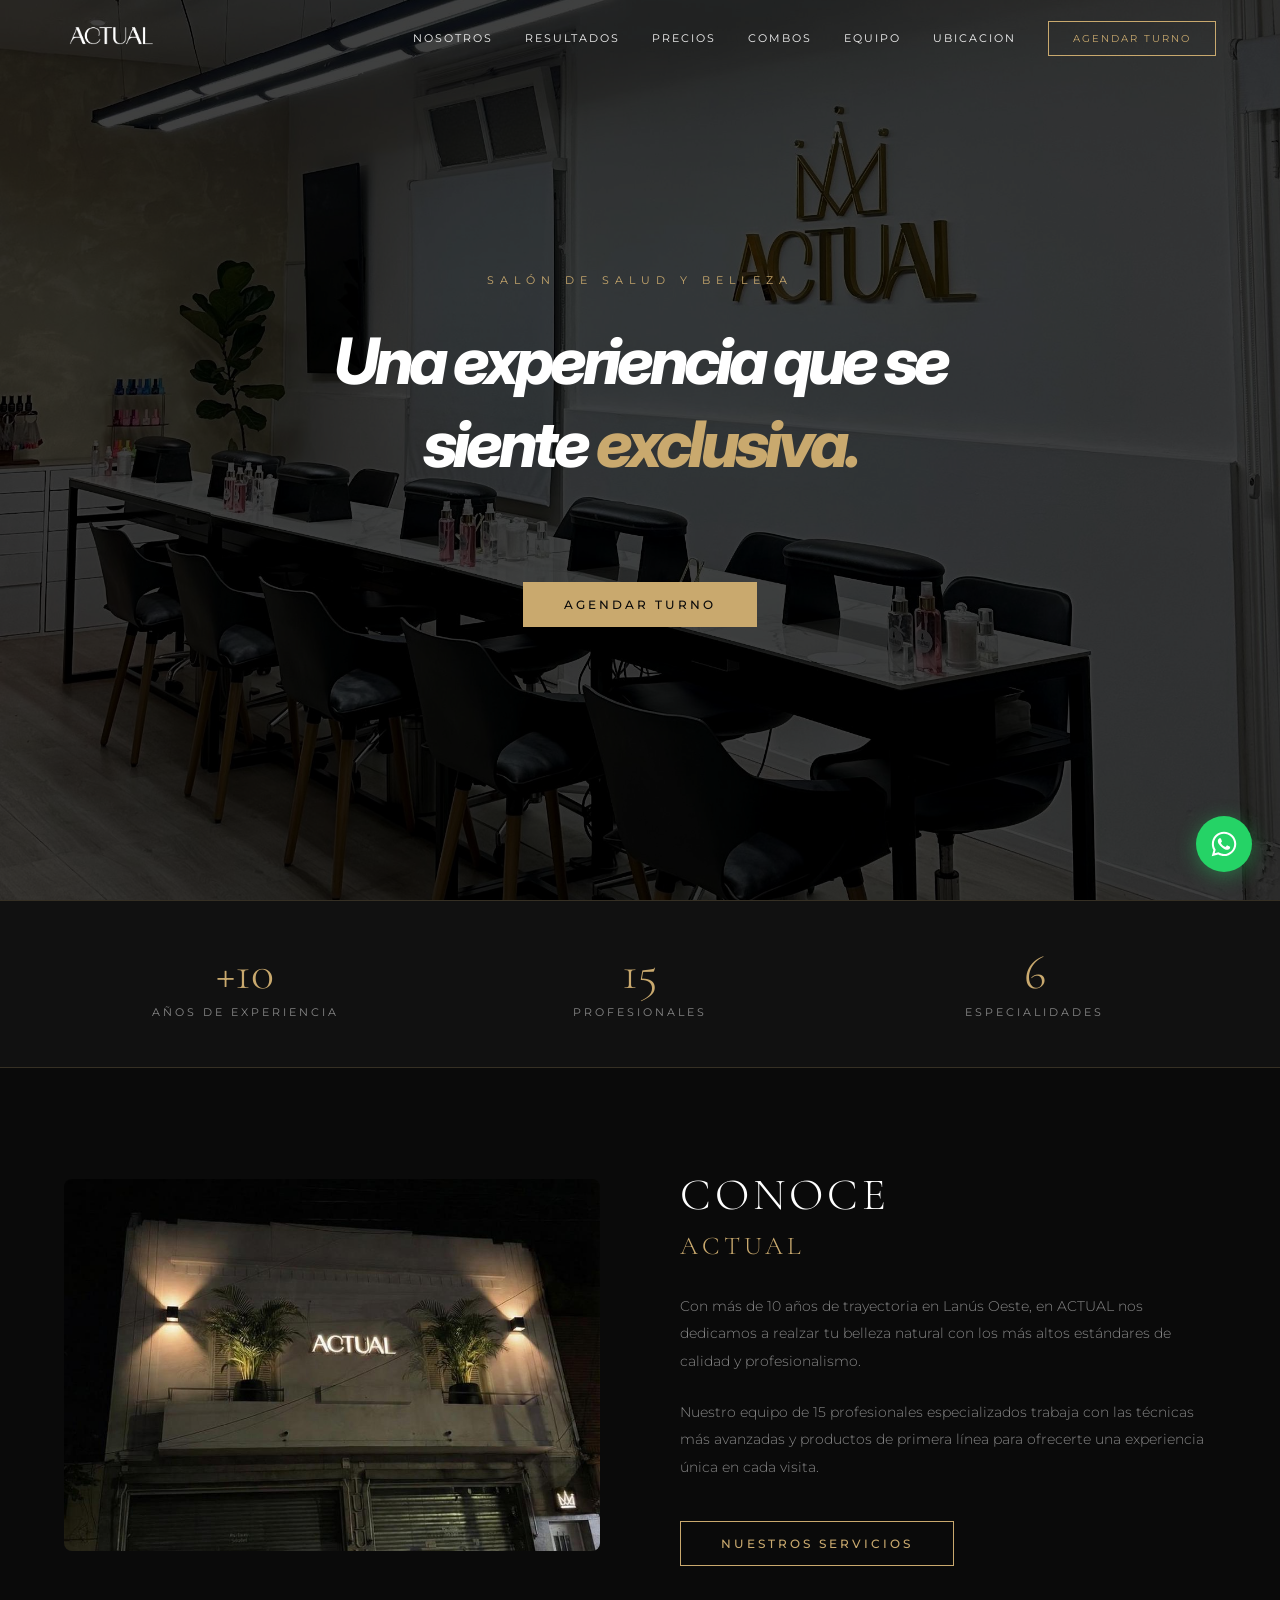
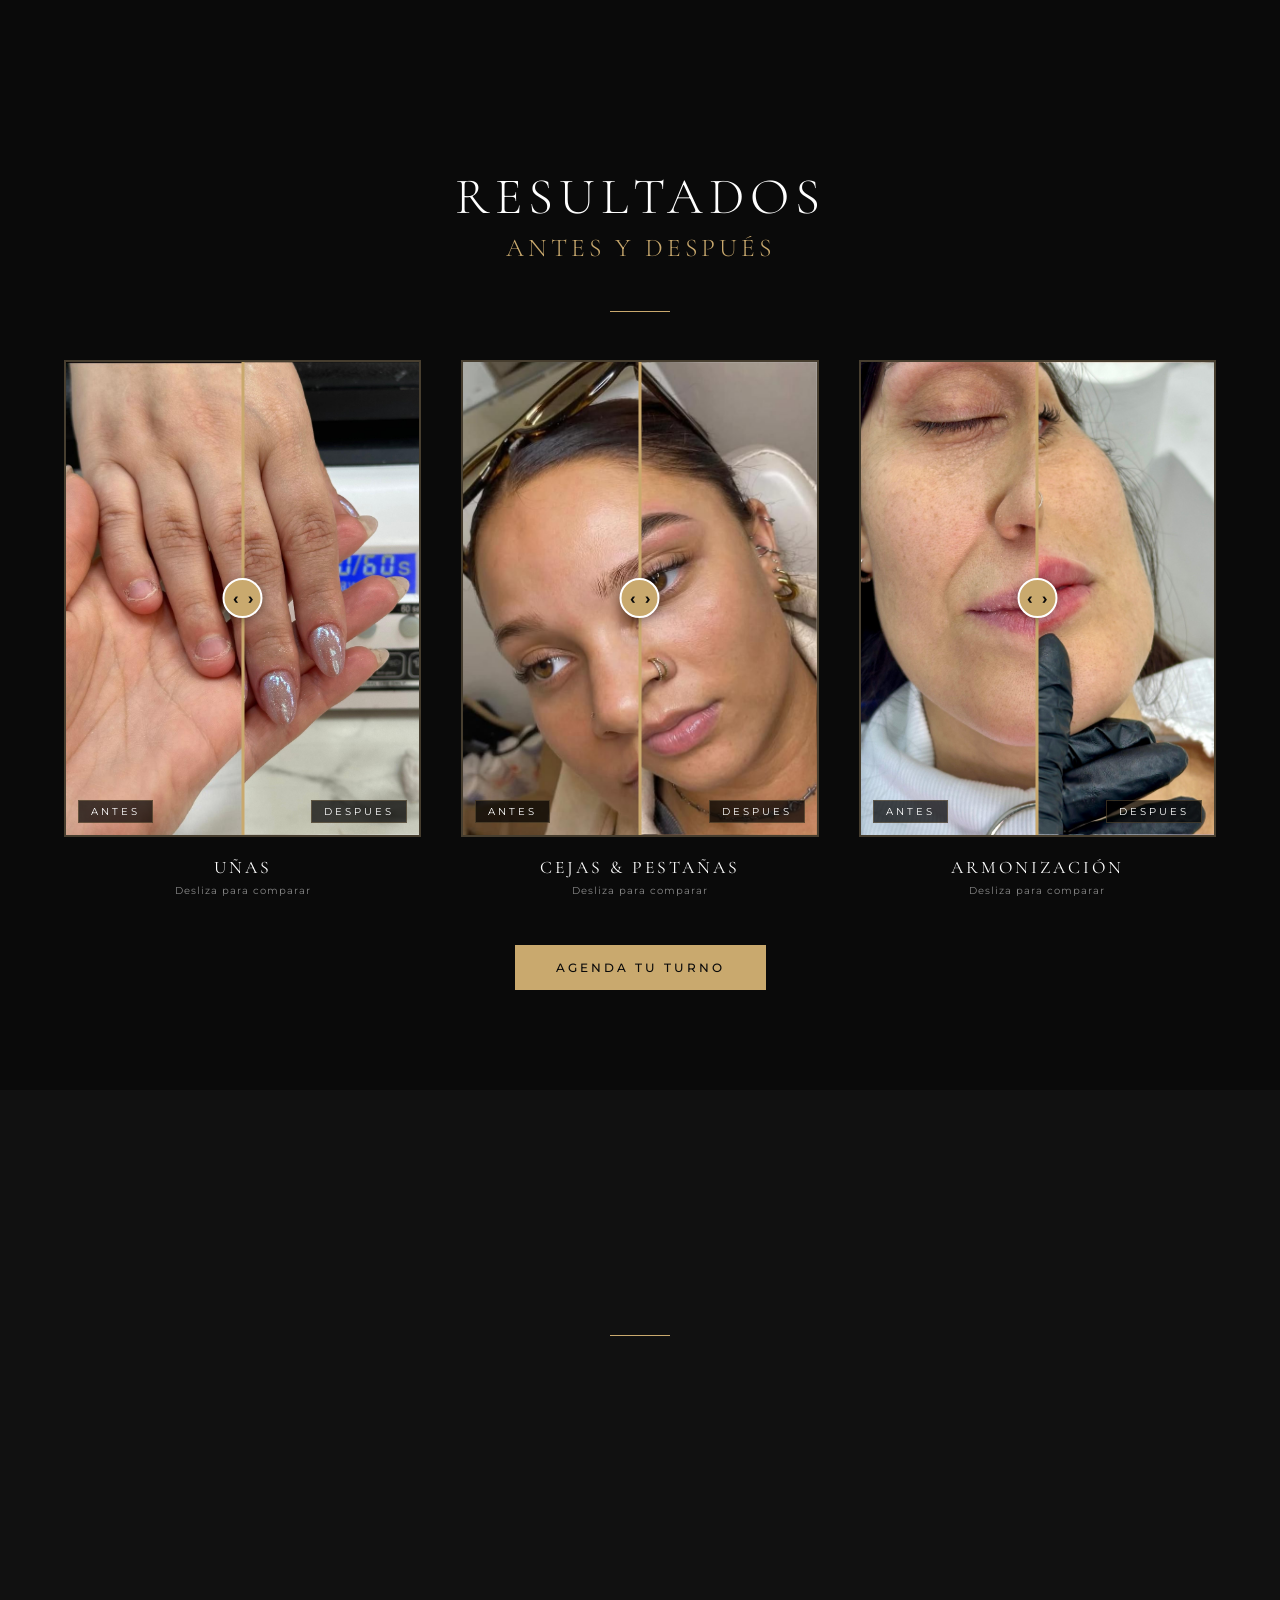
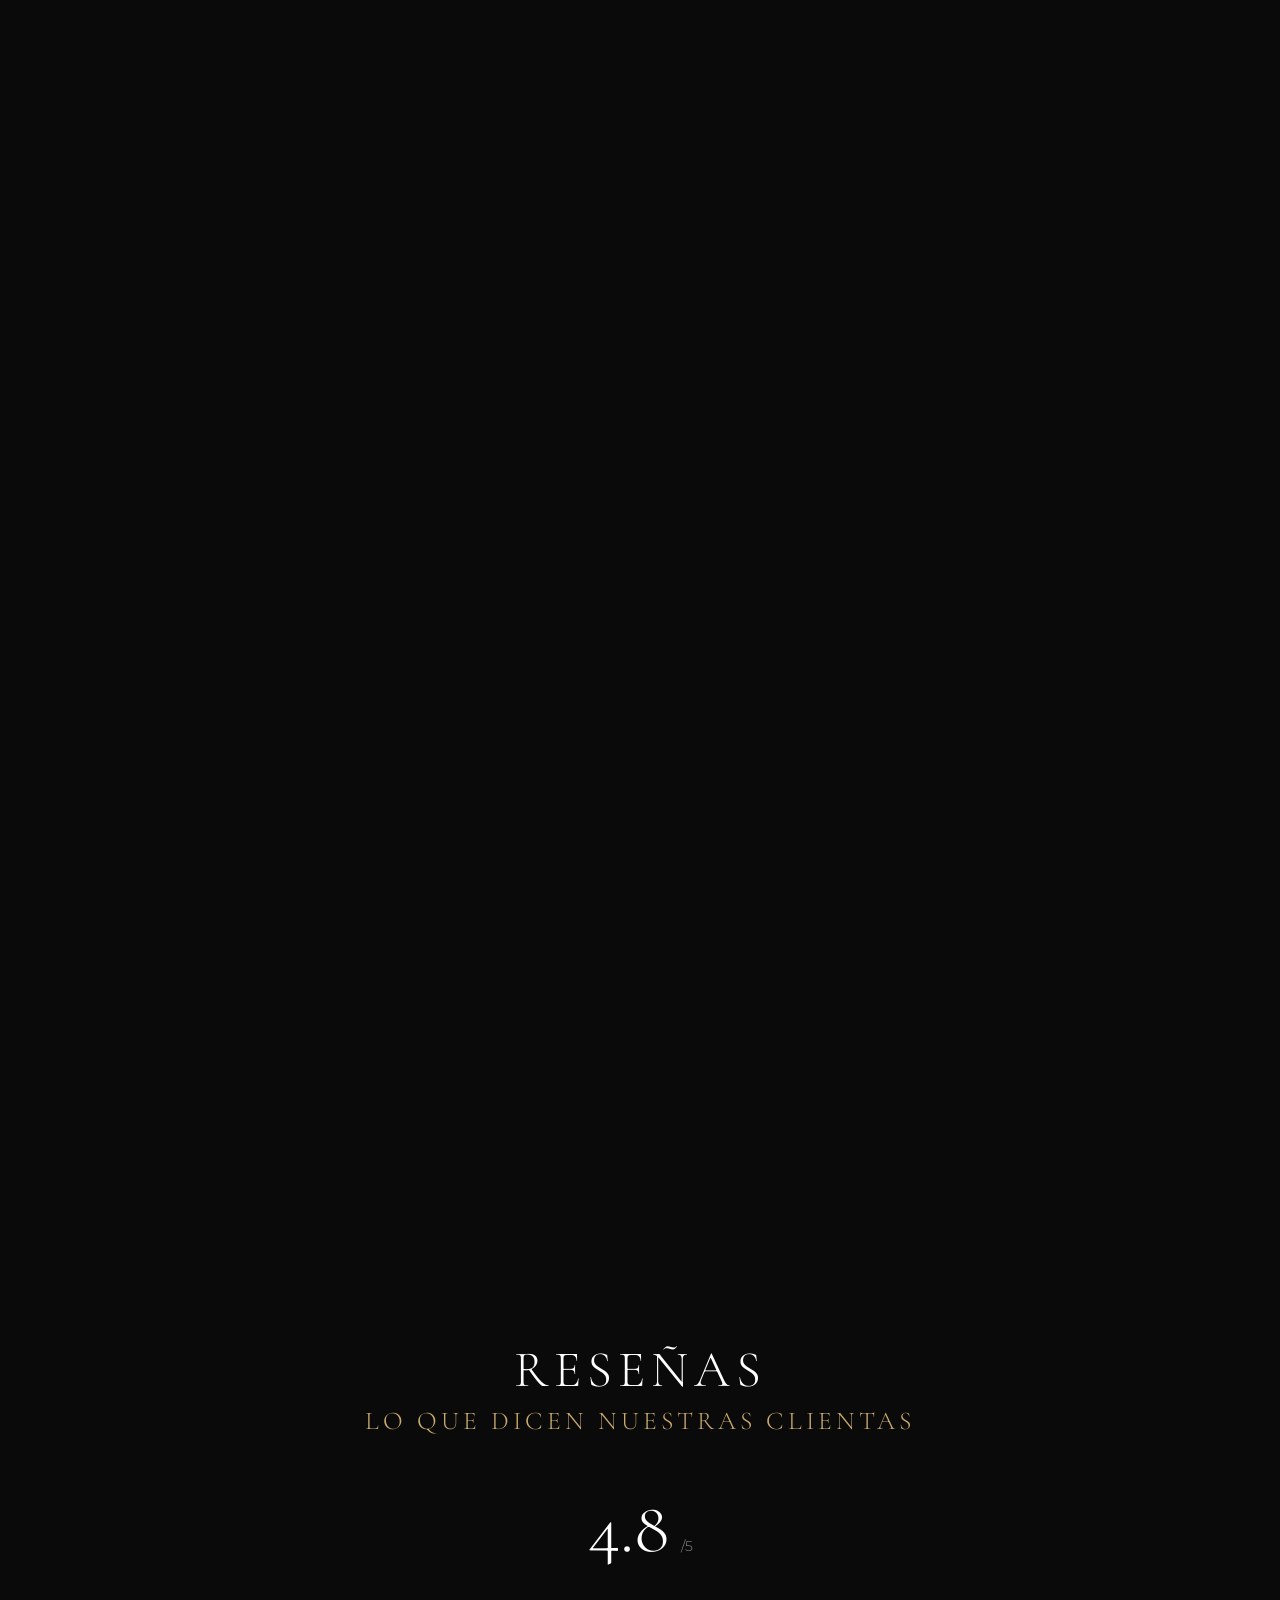
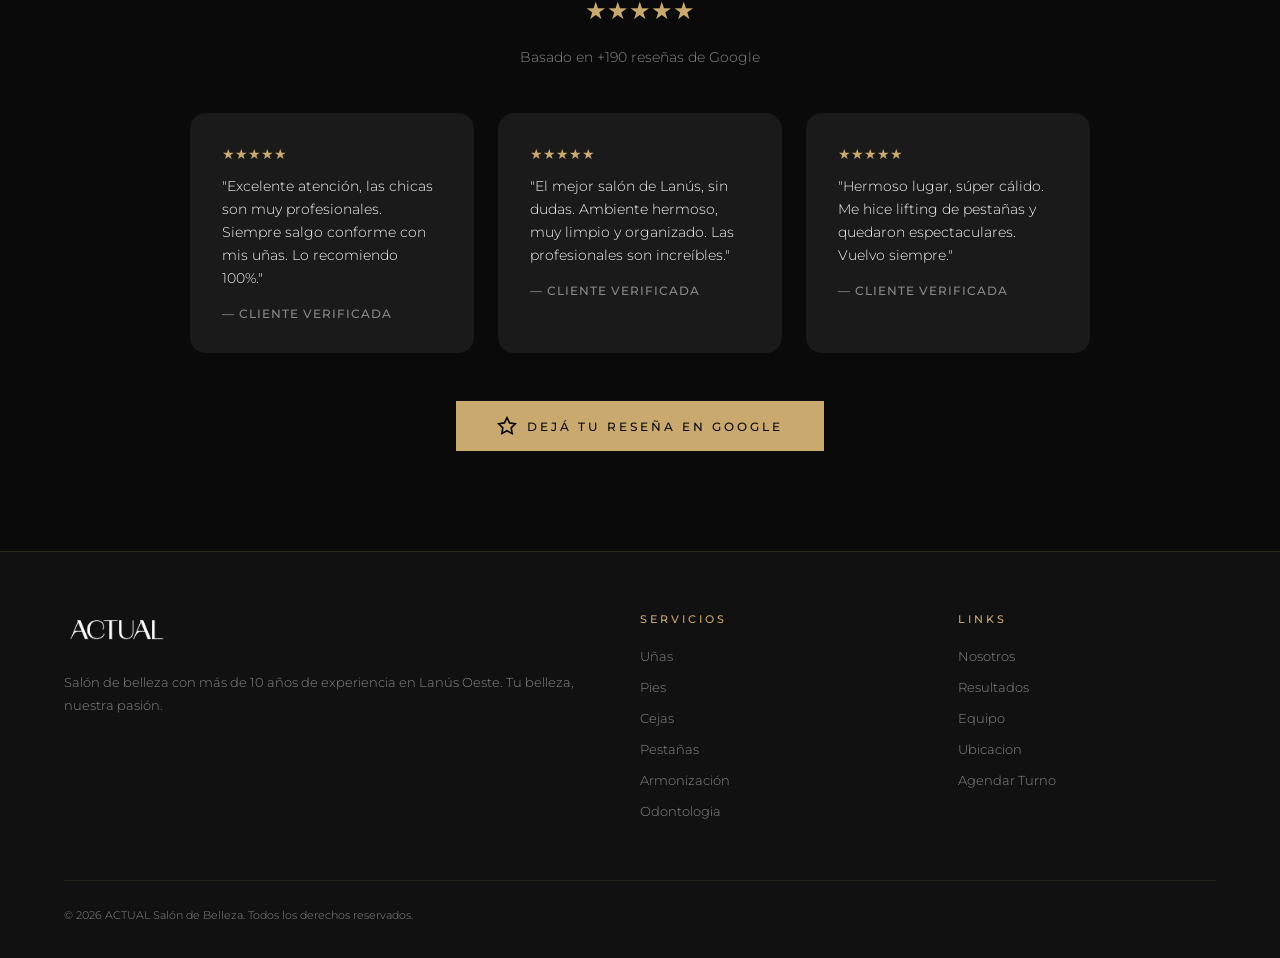
==== commit 6eb3132b: "feat: reservas con sistema propio y sección Equipo dinámica Reemplaza los 10 links de AgendaPro por " ====
--- a/index.html
+++ b/index.html
@@ -7,6 +7,8 @@
   <link rel="preconnect" href="https://fonts.googleapis.com">
   <link rel="preconnect" href="https://fonts.gstatic.com" crossorigin>
   <link href="https://fonts.googleapis.com/css2?family=Cormorant+Garamond:ital,wght@0,300;0,400;0,600;0,700;1,300;1,400&family=Inter:ital,wght@1,800&family=Montserrat:wght@300;400;500;600;700&family=Great+Vibes&display=swap" rel="stylesheet">
+  <script src="/assets/tracking-config.js"></script>
+  <script src="/assets/tracking.js"></script>
   <style>
     *, *::before, *::after { margin: 0; padding: 0; box-sizing: border-box; }
 
@@ -1240,6 +1242,87 @@
       box-shadow: inset 0 -1px 0 rgba(201, 169, 110, 0.4);
     }
 
+    /* ── Equipo (se arma desde la app) ── */
+    /* Oculta hasta que la API responde: si falla, la sección se elimina sola
+       y nunca queda un bloque vacío en la página. */
+    #equipo { display: none; }
+    #equipo.cargado { display: block; }
+
+    .team-grid { display: grid; grid-template-columns: repeat(4, 1fr); gap: 24px; }
+
+    .team-card {
+      background: var(--dark-gray);
+      border: 1px solid rgba(201, 169, 110, 0.12);
+      border-radius: 12px;
+      padding: 28px 20px;
+      text-align: center;
+      text-decoration: none;
+      color: inherit;
+      display: flex;
+      flex-direction: column;
+      align-items: center;
+      transition: border-color 0.4s ease, transform 0.4s ease;
+    }
+
+    a.team-card:hover { border-color: rgba(201, 169, 110, 0.45); transform: translateY(-4px); }
+
+    .team-photo {
+      width: 104px;
+      height: 104px;
+      border-radius: 50%;
+      overflow: hidden;
+      margin-bottom: 18px;
+      border: 1px solid rgba(201, 169, 110, 0.3);
+      background: var(--medium-gray);
+      flex-shrink: 0;
+    }
+
+    .team-photo img { width: 100%; height: 100%; object-fit: cover; display: block; }
+
+    .team-photo.sin-foto {
+      display: flex;
+      align-items: center;
+      justify-content: center;
+      font-family: 'Cormorant Garamond', serif;
+      font-size: 1.8rem;
+      color: var(--gold);
+      letter-spacing: 2px;
+    }
+
+    .team-name {
+      font-family: 'Cormorant Garamond', serif;
+      font-size: 1.15rem;
+      font-weight: 600;
+      letter-spacing: 1px;
+      margin-bottom: 6px;
+      line-height: 1.35;
+    }
+
+    .team-role {
+      font-size: 0.68rem;
+      letter-spacing: 2px;
+      text-transform: uppercase;
+      color: var(--light-gray);
+      font-weight: 400;
+      line-height: 1.6;
+    }
+
+    .team-cta {
+      margin-top: 16px;
+      font-size: 0.65rem;
+      letter-spacing: 2px;
+      text-transform: uppercase;
+      color: var(--gold);
+      font-weight: 500;
+      opacity: 0;
+      transition: opacity 0.3s ease;
+    }
+
+    a.team-card:hover .team-cta { opacity: 1; }
+
+    /* En touch no hay hover: el CTA queda visible siempre */
+    @media (hover: none) { .team-cta { opacity: 1; } }
+
     /* ── Animations ── */
     .fade-in {
       opacity: 0;
@@ -1288,11 +1371,17 @@
       .price-visual { max-width: 440px; margin: 0 auto; width: 100%; }
 
       .combos-grid { grid-template-columns: 1fr 1fr; }
+      .team-grid { grid-template-columns: repeat(3, 1fr); gap: 16px; }
     }
 
     @media (max-width: 640px) {
       .services-grid { grid-template-columns: 1fr; }
       .combos-grid { grid-template-columns: 1fr; max-width: 420px; margin: 0 auto; }
+      .team-grid { grid-template-columns: 1fr 1fr; gap: 12px; }
+      .team-card { padding: 22px 12px; }
+      .team-photo { width: 84px; height: 84px; margin-bottom: 14px; }
+      .team-name { font-size: 1rem; }
+      .team-role { font-size: 0.6rem; letter-spacing: 1.5px; }
       .results-grid { grid-template-columns: 1fr; max-width: 320px; margin-left: auto; margin-right: auto; margin-bottom: 48px; }
       .section-padding { padding: 72px 0; }
       .hero-title { letter-spacing: -2px; font-size: clamp(1.8rem, 8vw, 2.8rem); }
@@ -1319,8 +1408,9 @@
       <li><a href="#resultados">Resultados</a></li>
       <li><a href="#precios">Precios</a></li>
       <li><a href="#combos">Combos</a></li>
+      <li><a href="#equipo">Equipo</a></li>
       <li><a href="#ubicacion">Ubicacion</a></li>
-      <li><a href="https://actual.site.agendapro.com/ar" target="_blank" rel="noopener" class="navbar-cta">Agendar Turno</a></li>
+      <li><a href="https://app.actualnails.com/reserva" target="_blank" rel="noopener" class="navbar-cta">Agendar Turno</a></li>
     </ul>
     <button class="hamburger" id="hamburger" aria-label="Menu">
       <span></span><span></span><span></span>
@@ -1334,7 +1424,7 @@
     <p class="hero-label">Salón de Salud y Belleza</p>
     <h1 class="hero-title">Una experiencia que se siente <span class="gold dynamic-word">única.</span></h1>
     <div class="hero-line"></div>
-    <a href="https://actual.site.agendapro.com/ar" target="_blank" rel="noopener" class="btn btn-filled">Agendar Turno</a>
+    <a href="https://app.actualnails.com/reserva" target="_blank" rel="noopener" class="btn btn-filled">Agendar Turno</a>
   </div>
 </section>
 
@@ -1434,7 +1524,7 @@
 
     </div>
 
-    <a href="https://actual.site.agendapro.com/ar" target="_blank" rel="noopener" class="btn btn-filled">Agenda tu turno</a>
+    <a href="https://app.actualnails.com/reserva" target="_blank" rel="noopener" class="btn btn-filled">Agenda tu turno</a>
   </div>
 </section>
 
@@ -1591,7 +1681,7 @@
       <button class="price-tab" data-cat="labios">Labios</button>
     </div>
 
-    <a href="https://actual.site.agendapro.com/ar" target="_blank" rel="noopener" class="btn btn-filled fade-in" style="margin-top: 56px;">Agendar Turno</a>
+    <a href="https://app.actualnails.com/reserva" target="_blank" rel="noopener" class="btn btn-filled fade-in" style="margin-top: 56px;">Agendar Turno</a>
   </div>
 </section>
 
@@ -1709,7 +1799,22 @@
 
     </div>
 
-    <a href="https://actual.site.agendapro.com/ar" target="_blank" rel="noopener" class="btn btn-filled fade-in" style="margin-top: 56px;">Agendar Turno</a>
+    <a href="https://app.actualnails.com/reserva" target="_blank" rel="noopener" class="btn btn-filled fade-in" style="margin-top: 56px;">Agendar Turno</a>
+  </div>
+</section>
+
+<!-- ── Equipo ── -->
+<!-- Las tarjetas las arma assets/equipo.js con lo que devuelve la app.
+     Altas y bajas de profesionales se reflejan solas. -->
+<section class="section-padding" id="equipo" style="background: var(--dark);">
+  <div class="container text-center">
+    <h2 class="section-title fade-in">Nuestro Equipo</h2>
+    <p class="section-subtitle fade-in">quiénes te atienden</p>
+    <div class="divider"></div>
+
+    <div class="team-grid" id="equipoGrid"></div>
+
+    <a href="https://app.actualnails.com/reserva" target="_blank" rel="noopener" class="btn btn-filled" style="margin-top: 56px;">Agendar Turno</a>
   </div>
 </section>
 
@@ -1745,7 +1850,7 @@
           </div>
         </a>
 
-        <a href="https://actual.site.agendapro.com/ar" target="_blank" rel="noopener" class="btn" style="margin-top: 16px;">Agendar Turno</a>
+        <a href="https://app.actualnails.com/reserva" target="_blank" rel="noopener" class="btn" style="margin-top: 16px;">Agendar Turno</a>
       </div>
       <div class="fade-in">
         <div class="map-container">
@@ -1826,8 +1931,9 @@
         <ul class="footer-links">
           <li><a href="#nosotros">Nosotros</a></li>
           <li><a href="#resultados">Resultados</a></li>
+          <li><a href="#equipo">Equipo</a></li>
           <li><a href="#ubicacion">Ubicacion</a></li>
-          <li><a href="https://actual.site.agendapro.com/ar" target="_blank" rel="noopener">Agendar Turno</a></li>
+          <li><a href="https://app.actualnails.com/reserva" target="_blank" rel="noopener">Agendar Turno</a></li>
         </ul>
       </div>
     </div>
@@ -1938,7 +2044,7 @@
     slider.addEventListener('touchend', () => { isDragging = false; });
   });
 
-  // ── Pricing Tabs ──
+  // ── Pricing Tabs (el equipo lo arma assets/equipo.js) ──
   (function() {
     const tabs = document.querySelectorAll('.price-tab');
     const panels = document.querySelectorAll('.price-panel');
@@ -1960,6 +2066,7 @@
     });
   })();
 </script>
+<script src="/assets/equipo.js"></script>
 
 </body>
 </html>
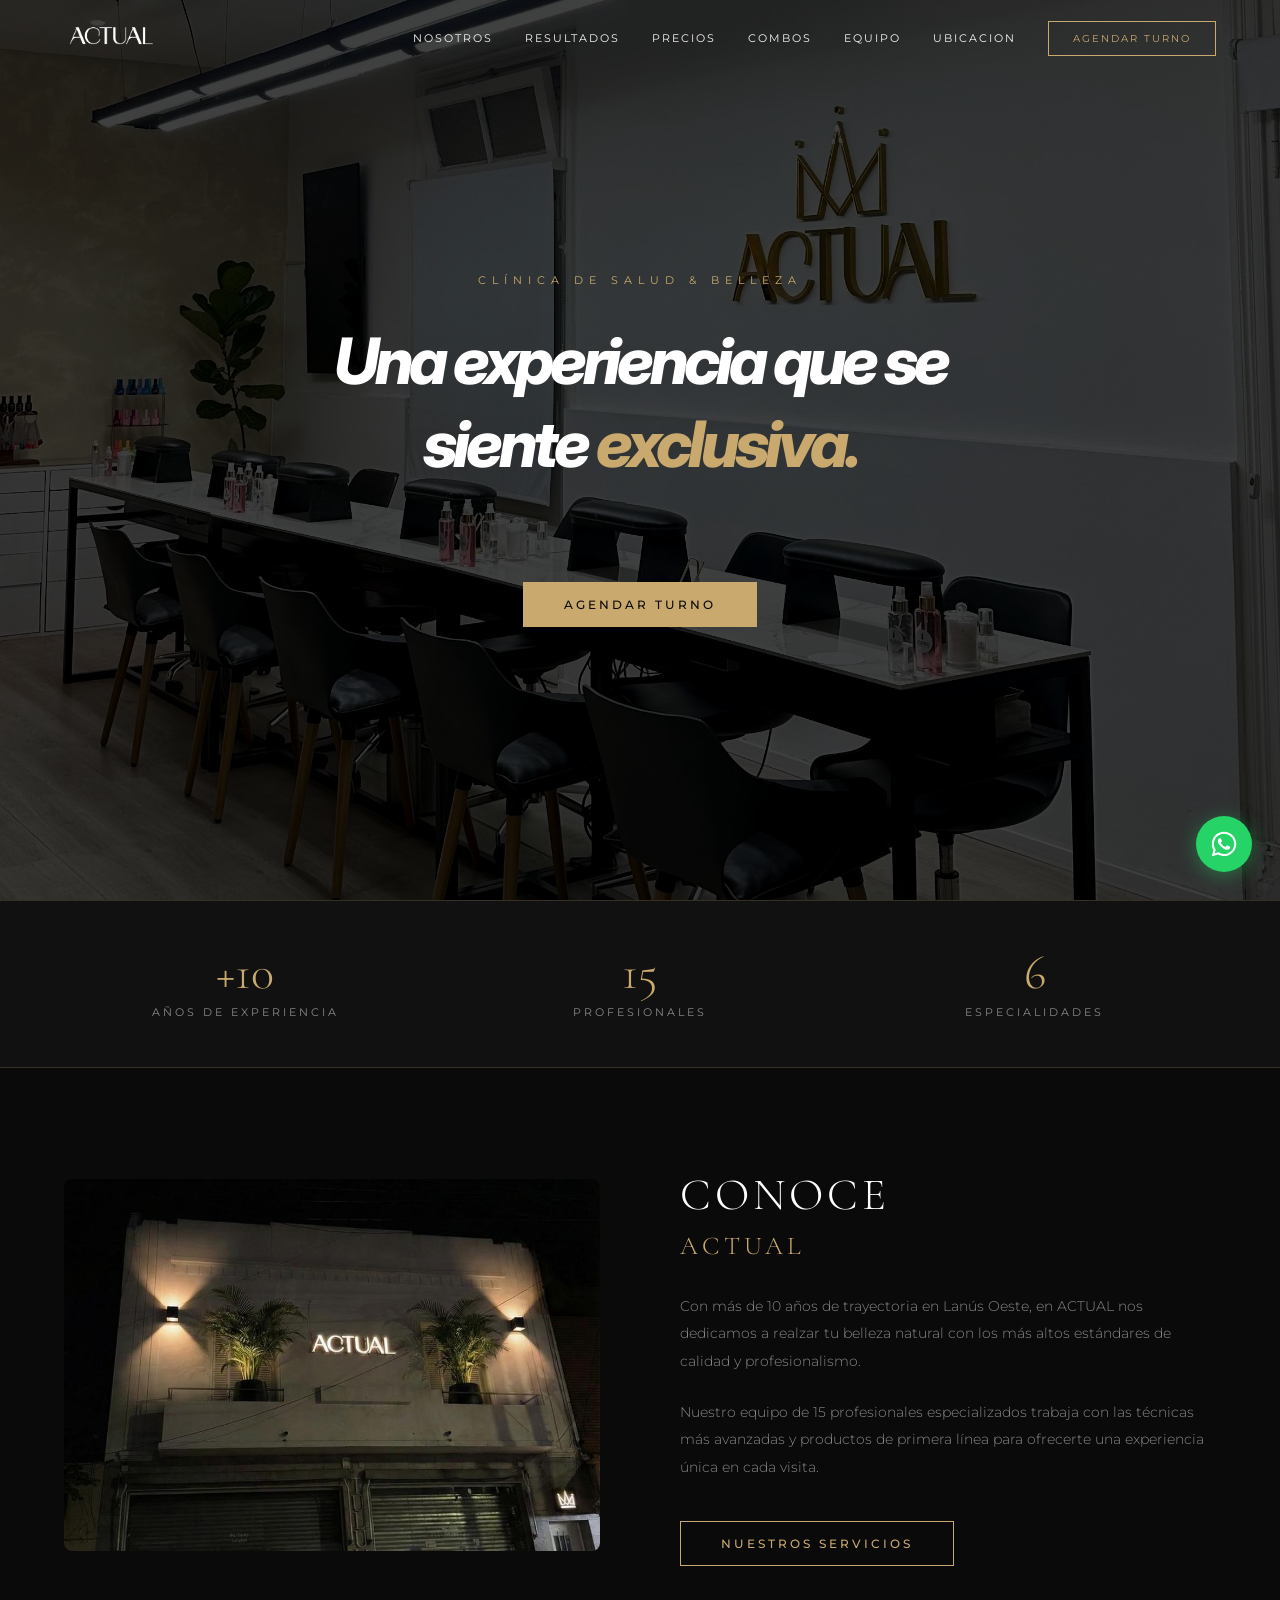
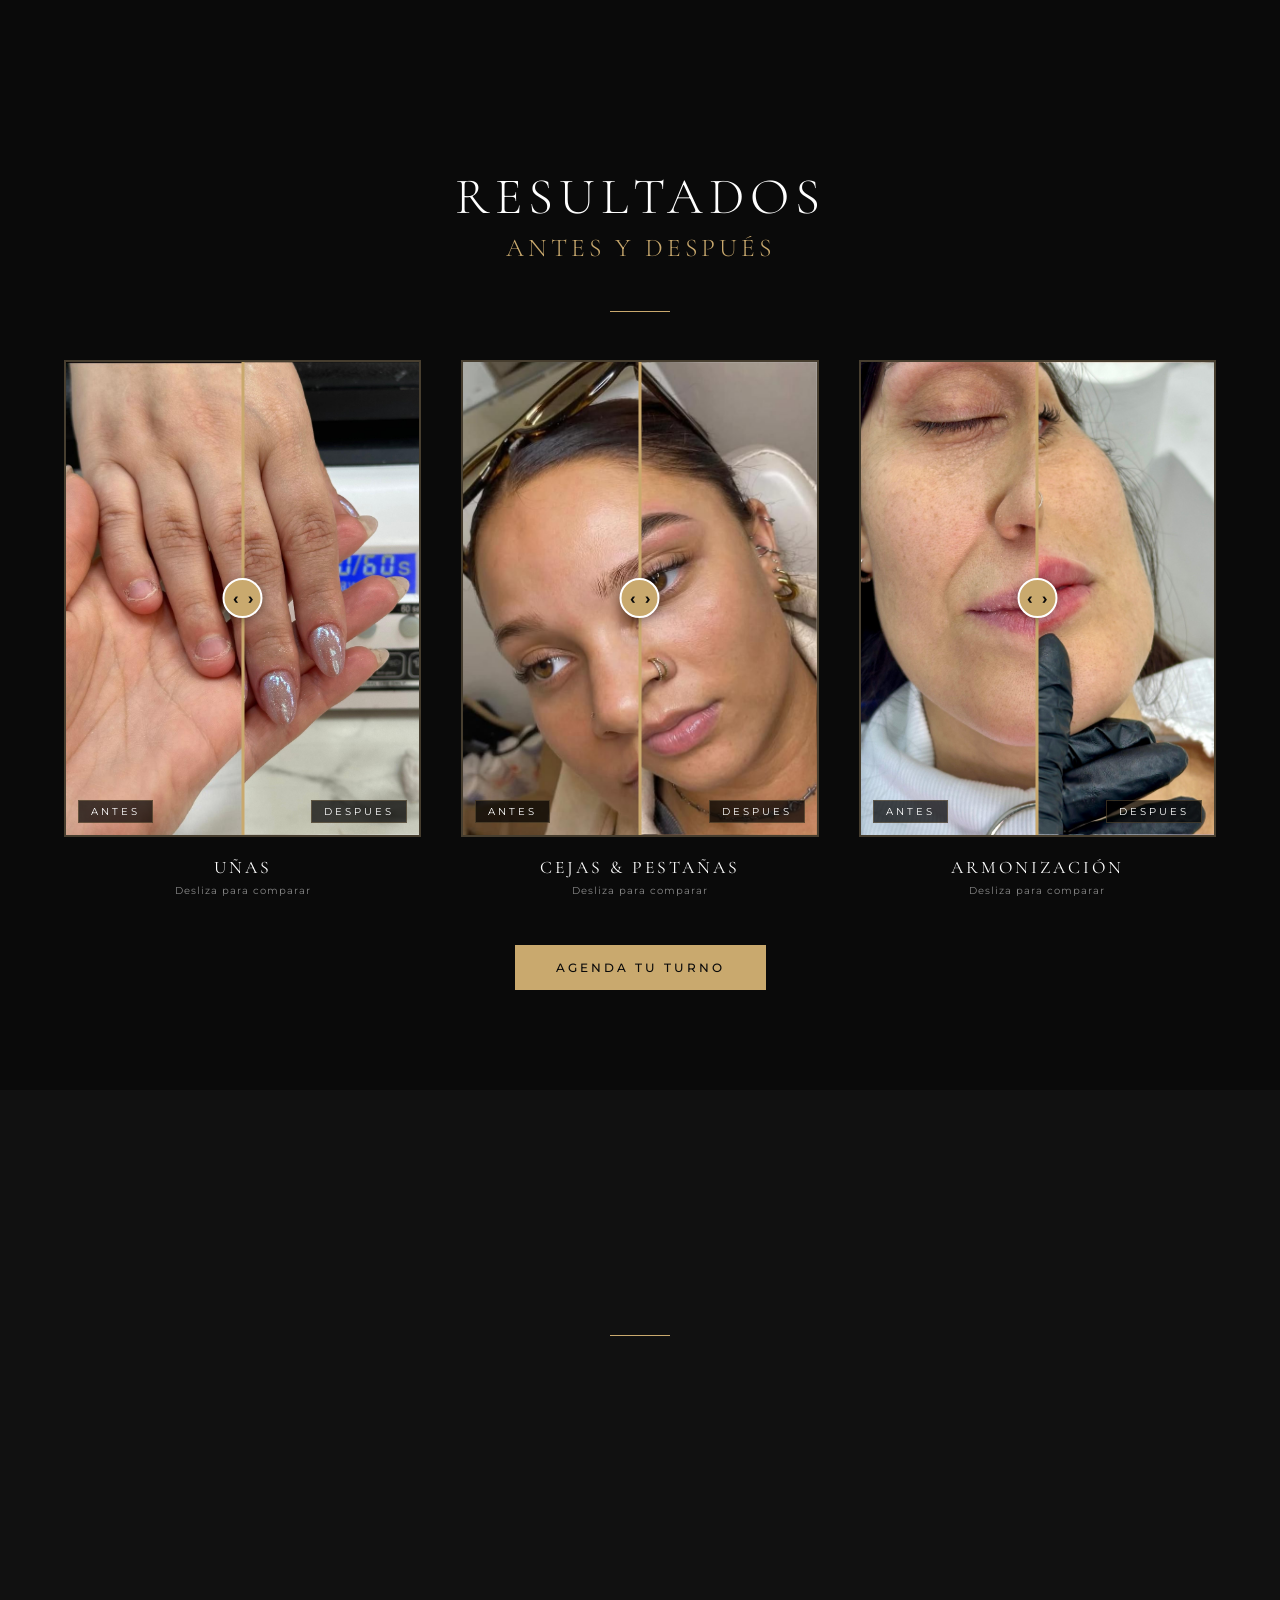
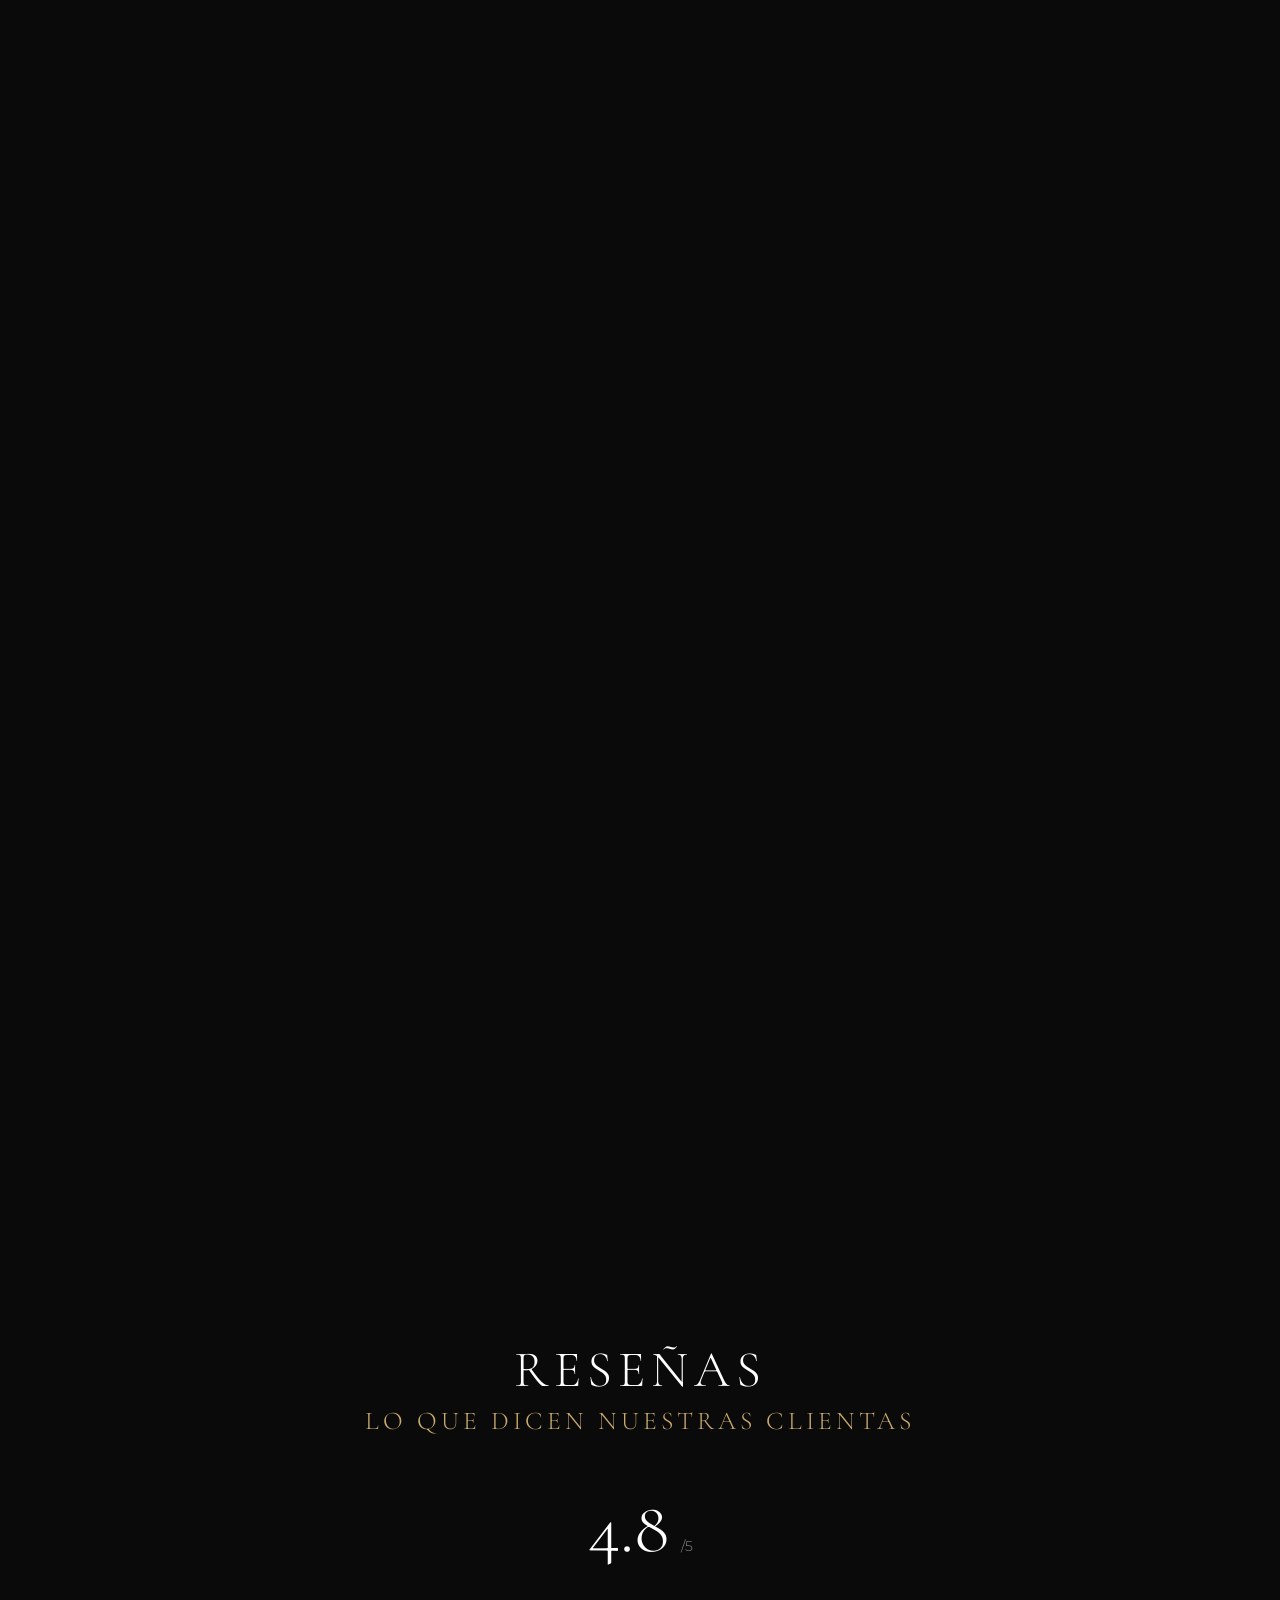
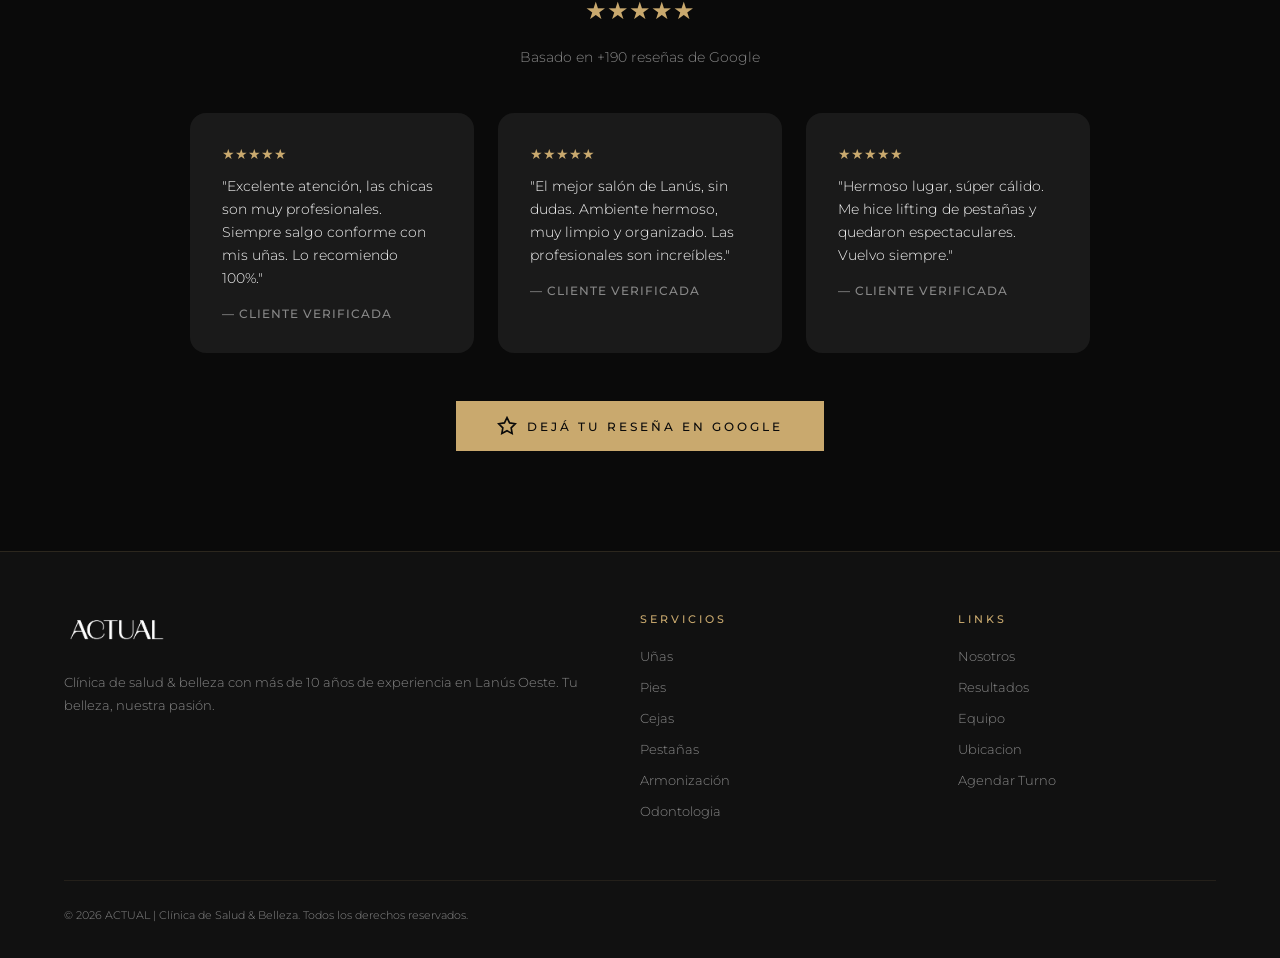
==== commit baa715b0: "Marca: "ACTUAL | Clínica de Salud & Belleza" en todo el sitio Unifica el nombre después del cambio e" ====
--- a/index.html
+++ b/index.html
@@ -3,7 +3,23 @@
 <head>
   <meta charset="UTF-8">
   <meta name="viewport" content="width=device-width, initial-scale=1.0">
-  <title>ACTUAL | Salón de Belleza - Lanús Oeste</title>
+  <title>ACTUAL | Clínica de salud &amp; belleza</title>
+  <meta name="description" content="Odontología estética, armonización facial, labios, cejas, manos y pies en Lanús Oeste. Reservá tu turno online.">
+
+  <!-- Vista previa al compartir el link (Instagram, WhatsApp, Facebook). Sin esto el
+       scraper cae al <title> y adivina el resto: la tarjeta salía sin imagen ni bajada. -->
+  <meta property="og:site_name" content="ACTUAL">
+  <meta property="og:title" content="ACTUAL | Clínica de salud &amp; belleza">
+  <meta property="og:description" content="Odontología estética, armonización facial, labios, cejas, manos y pies en Lanús Oeste. Reservá tu turno online.">
+  <meta property="og:image" content="https://actualnails.com/logo.png">
+  <meta property="og:url" content="https://actualnails.com/">
+  <meta property="og:type" content="website">
+  <meta property="og:locale" content="es_AR">
+  <meta name="twitter:card" content="summary_large_image">
+  <meta name="twitter:title" content="ACTUAL | Clínica de salud &amp; belleza">
+  <meta name="twitter:description" content="Odontología estética, armonización facial, labios, cejas, manos y pies en Lanús Oeste. Reservá tu turno online.">
+  <meta name="twitter:image" content="https://actualnails.com/logo.png">
+
   <link rel="preconnect" href="https://fonts.googleapis.com">
   <link rel="preconnect" href="https://fonts.gstatic.com" crossorigin>
   <link href="https://fonts.googleapis.com/css2?family=Cormorant+Garamond:ital,wght@0,300;0,400;0,600;0,700;1,300;1,400&family=Inter:ital,wght@1,800&family=Montserrat:wght@300;400;500;600;700&family=Great+Vibes&display=swap" rel="stylesheet">
@@ -1421,7 +1437,7 @@
 <!-- ── Hero ── -->
 <section class="hero" id="inicio">
   <div class="hero-content">
-    <p class="hero-label">Salón de Salud y Belleza</p>
+    <p class="hero-label">Clínica de Salud &amp; Belleza</p>
     <h1 class="hero-title">Una experiencia que se siente <span class="gold dynamic-word">única.</span></h1>
     <div class="hero-line"></div>
     <a href="https://app.actualnails.com/reserva" target="_blank" rel="noopener" class="btn btn-filled">Agendar Turno</a>
@@ -1913,7 +1929,7 @@
     <div class="footer-grid">
       <div>
         <div class="footer-brand"><img src="logo-sinfondo.png" alt="ACTUAL" style="height: 36px; width: auto;"></div>
-        <p>Salón de belleza con más de 10 años de experiencia en Lanús Oeste. Tu belleza, nuestra pasión.</p>
+        <p>Clínica de salud &amp; belleza con más de 10 años de experiencia en Lanús Oeste. Tu belleza, nuestra pasión.</p>
       </div>
       <div>
         <h4>Servicios</h4>
@@ -1938,7 +1954,7 @@
       </div>
     </div>
     <div class="footer-bottom">
-      <p>&copy; 2026 ACTUAL Salón de Belleza. Todos los derechos reservados.</p>
+      <p>&copy; 2026 ACTUAL | Clínica de Salud &amp; Belleza. Todos los derechos reservados.</p>
     </div>
   </div>
 </footer>
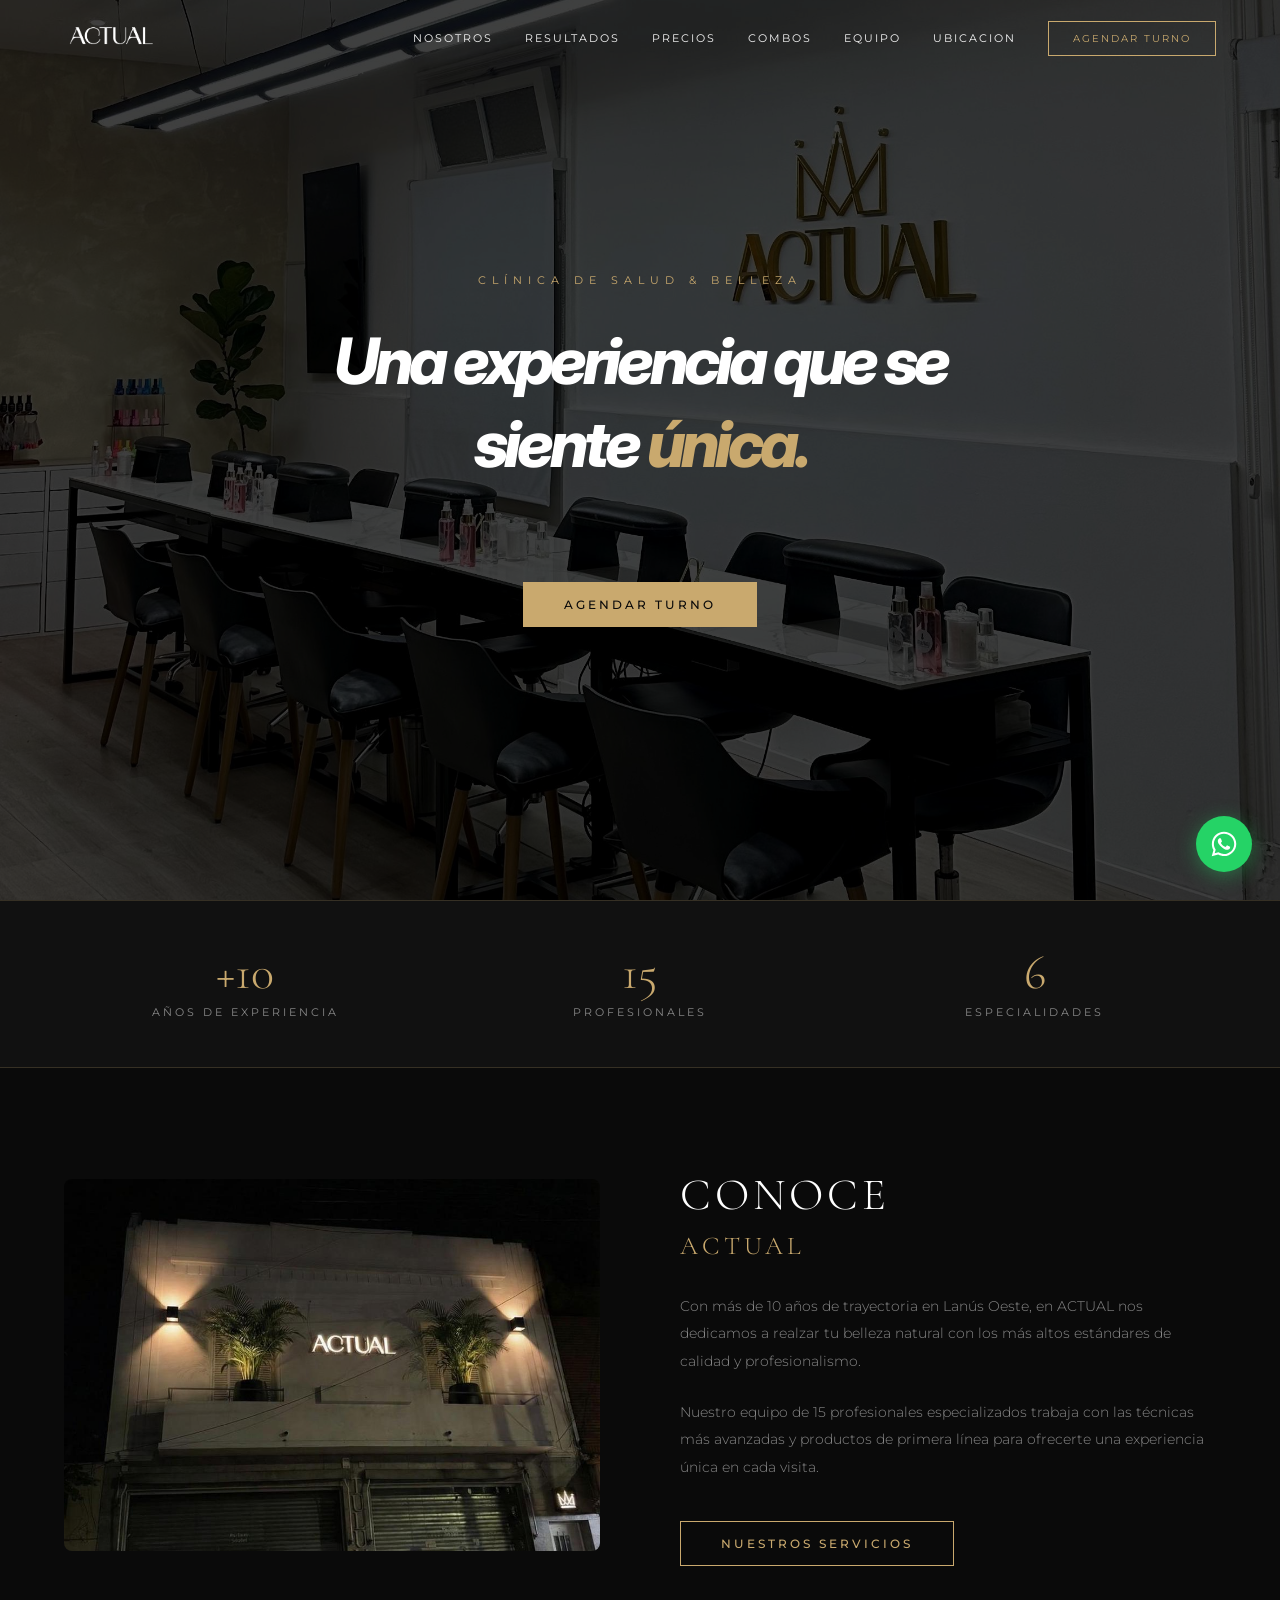
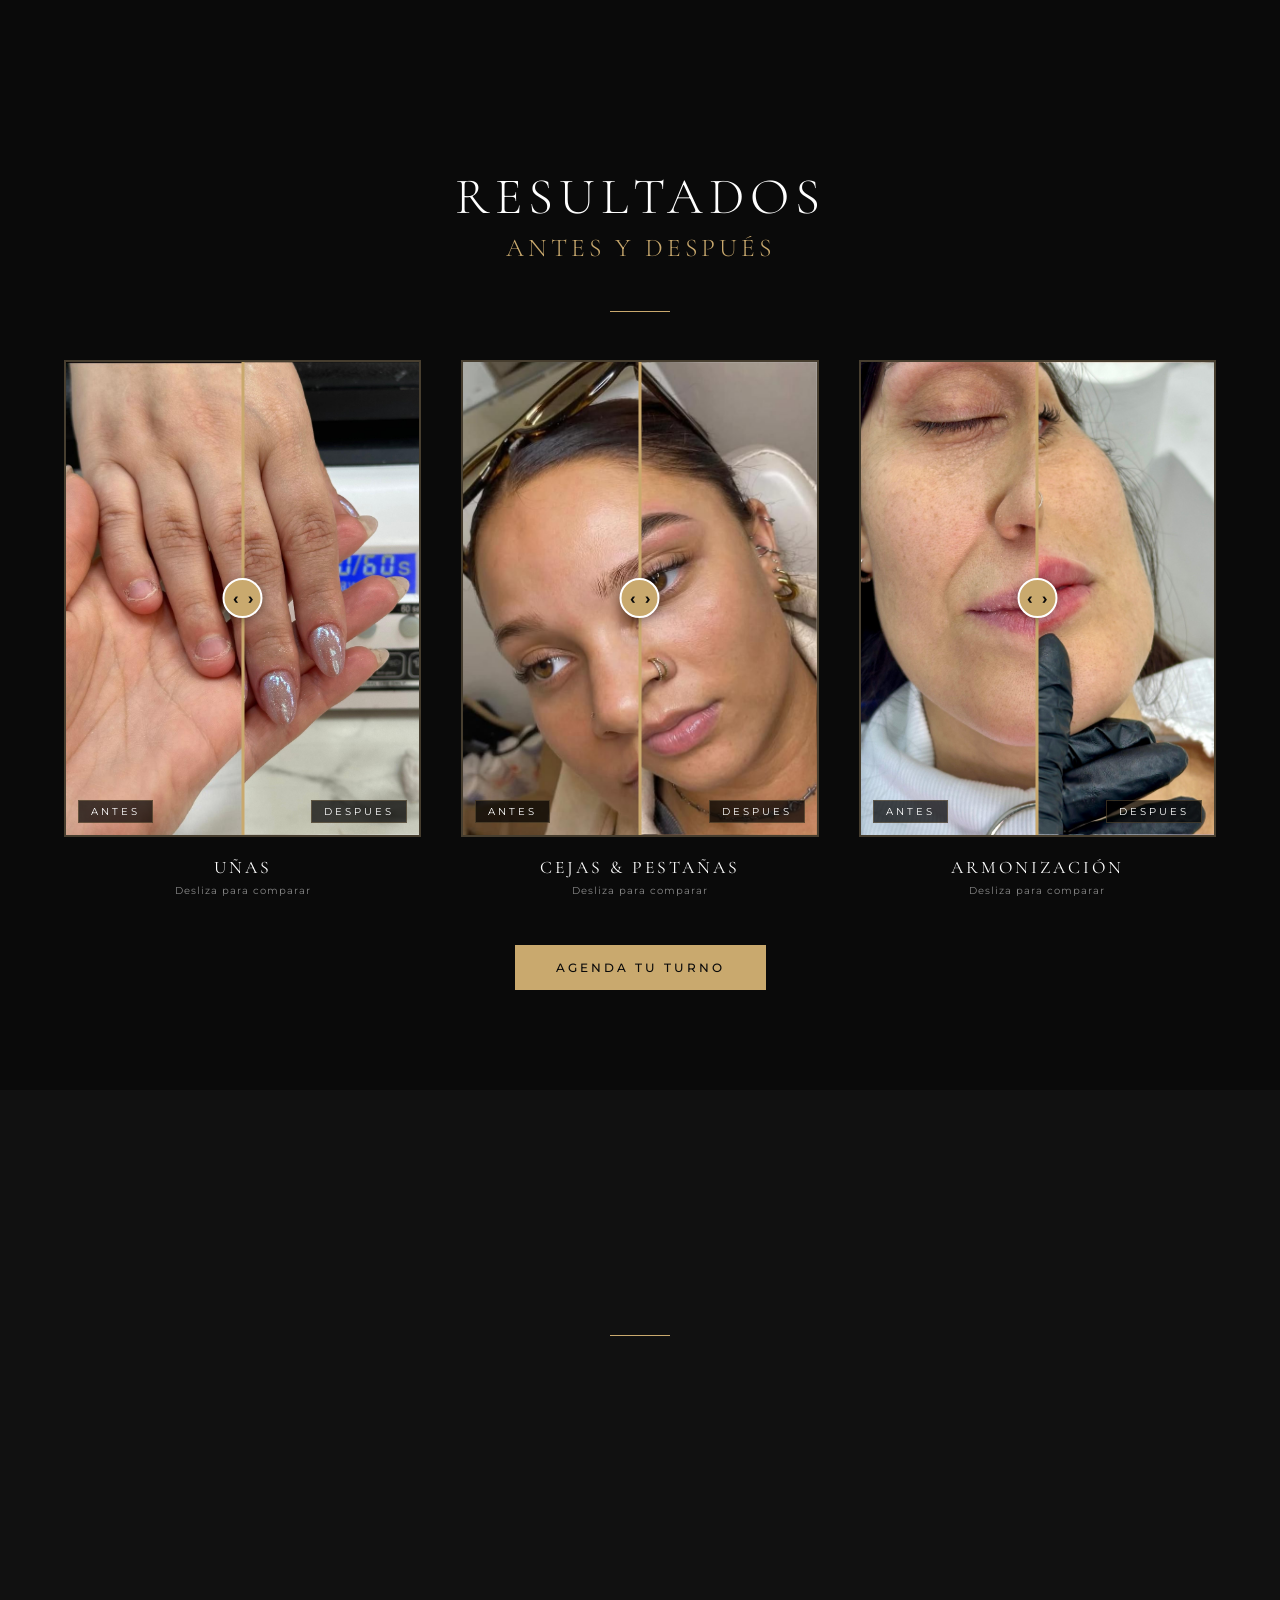
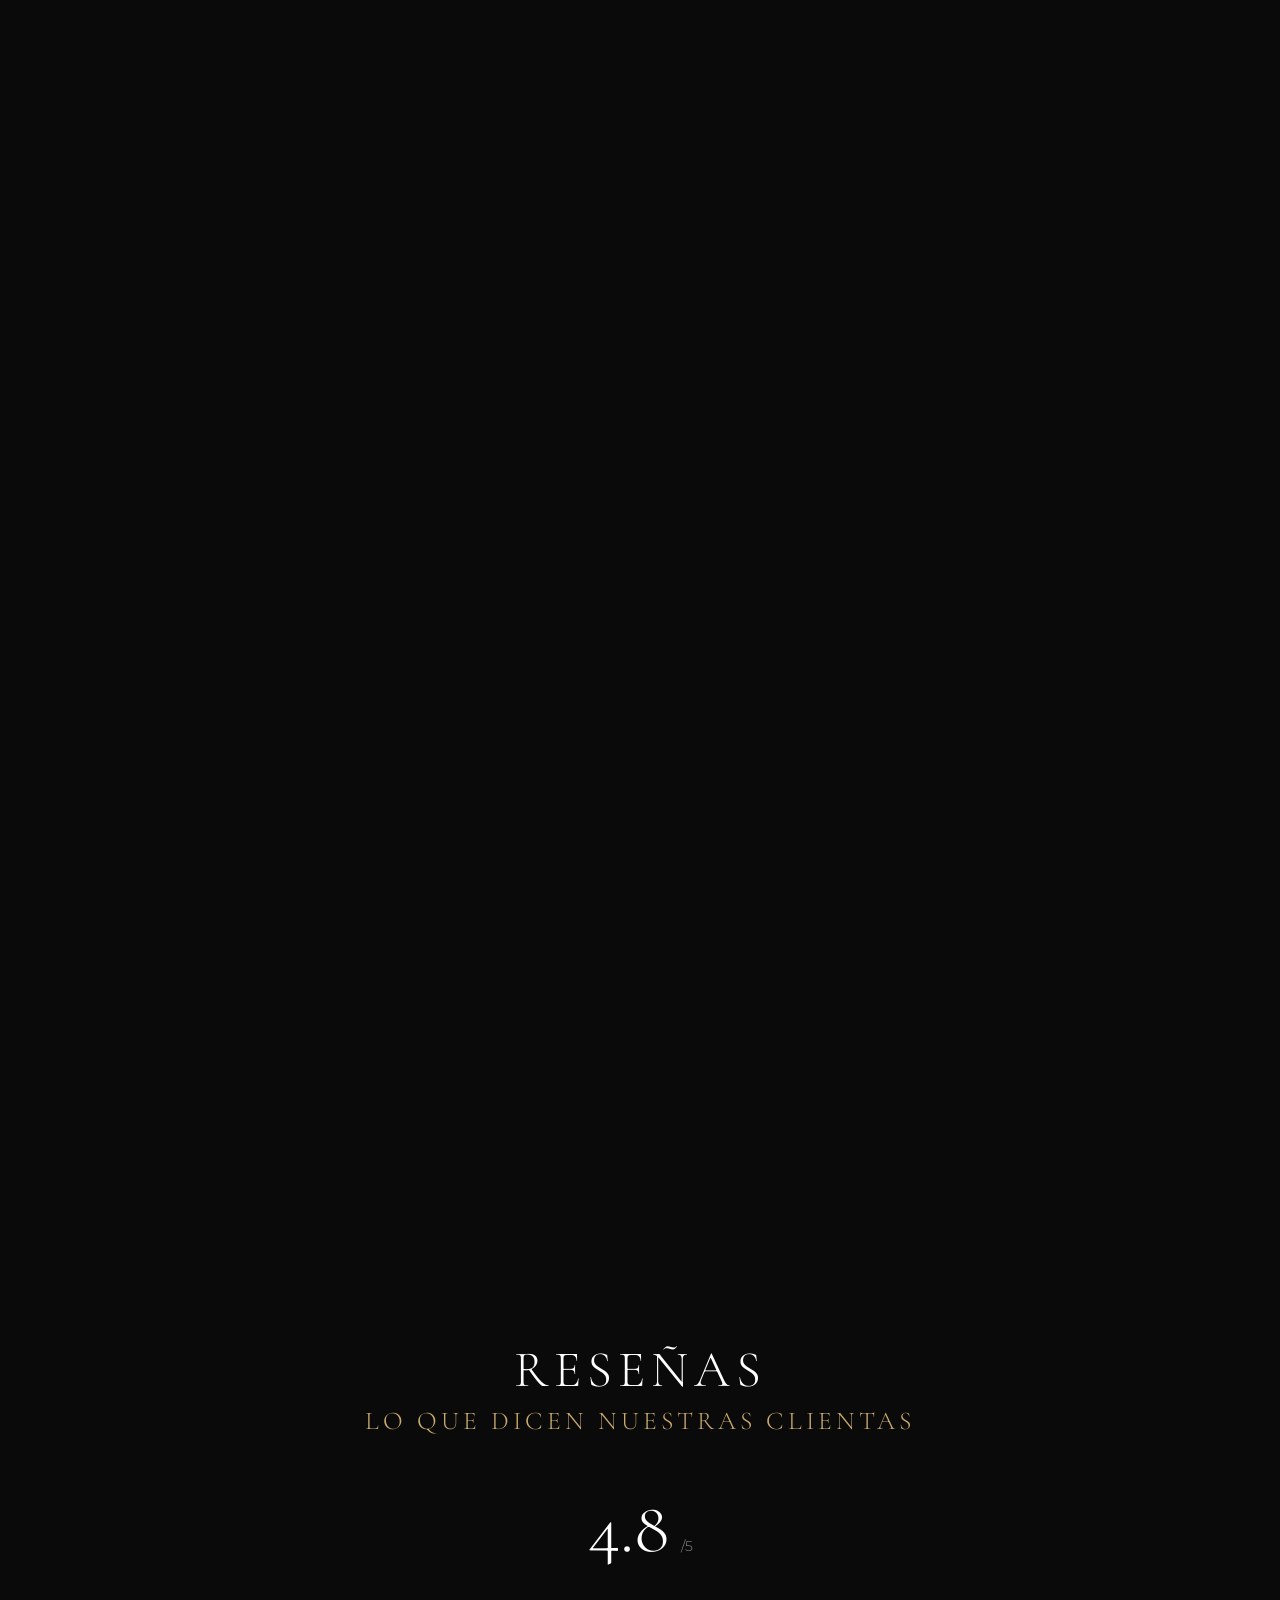
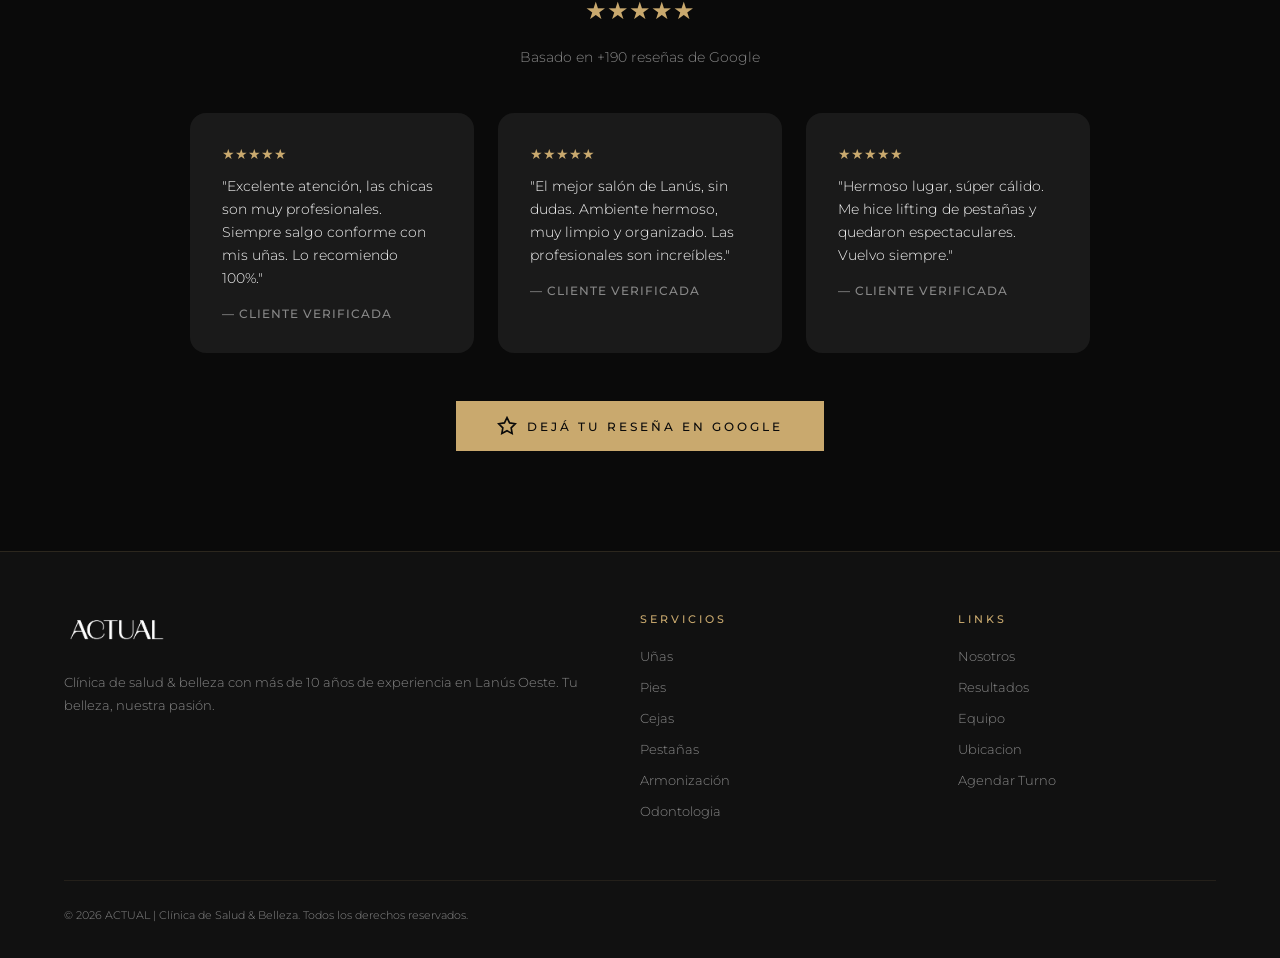
==== commit 94505751: "feat: precios y nombres de servicios desde el sistema La lista de precios del home y los montos de l" ====
--- a/index.html
+++ b/index.html
@@ -2082,6 +2082,7 @@
     });
   })();
 </script>
+<script src="/assets/precios.js"></script>
 <script src="/assets/equipo.js"></script>
 
 </body>
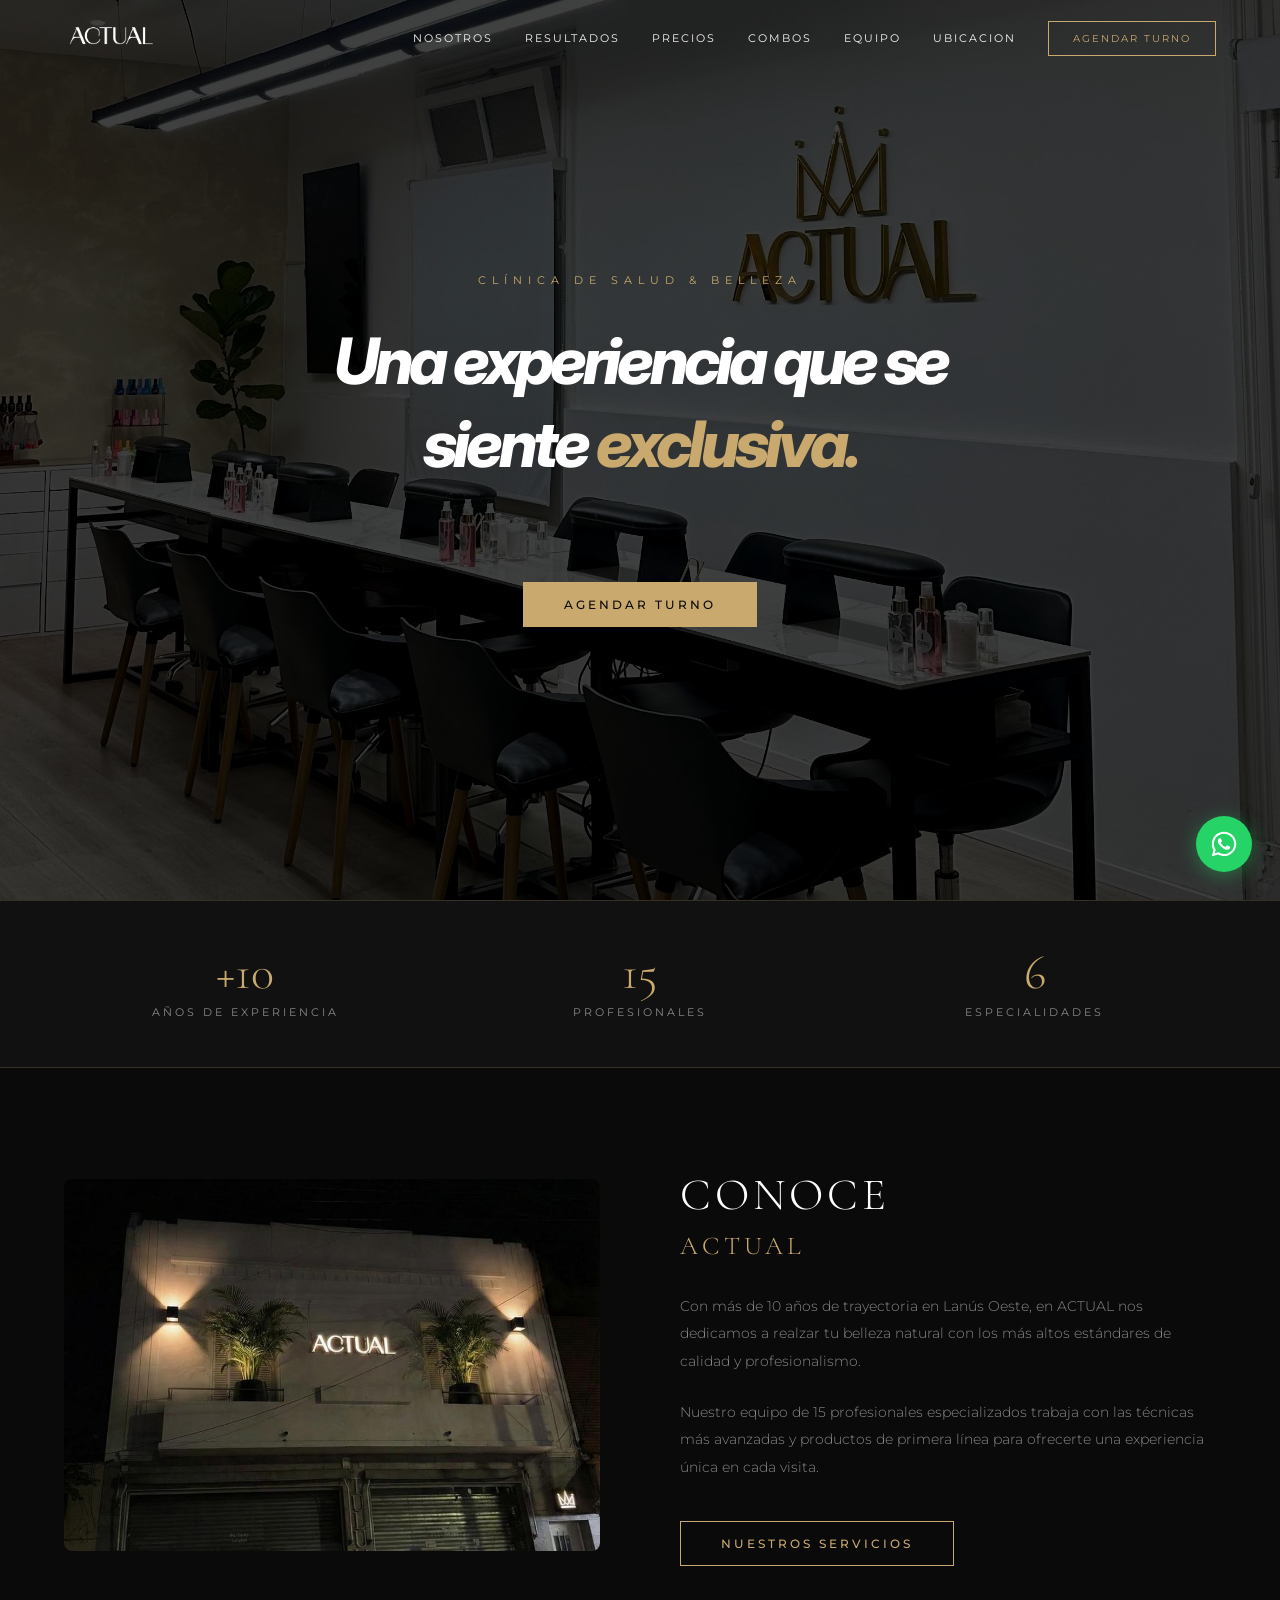
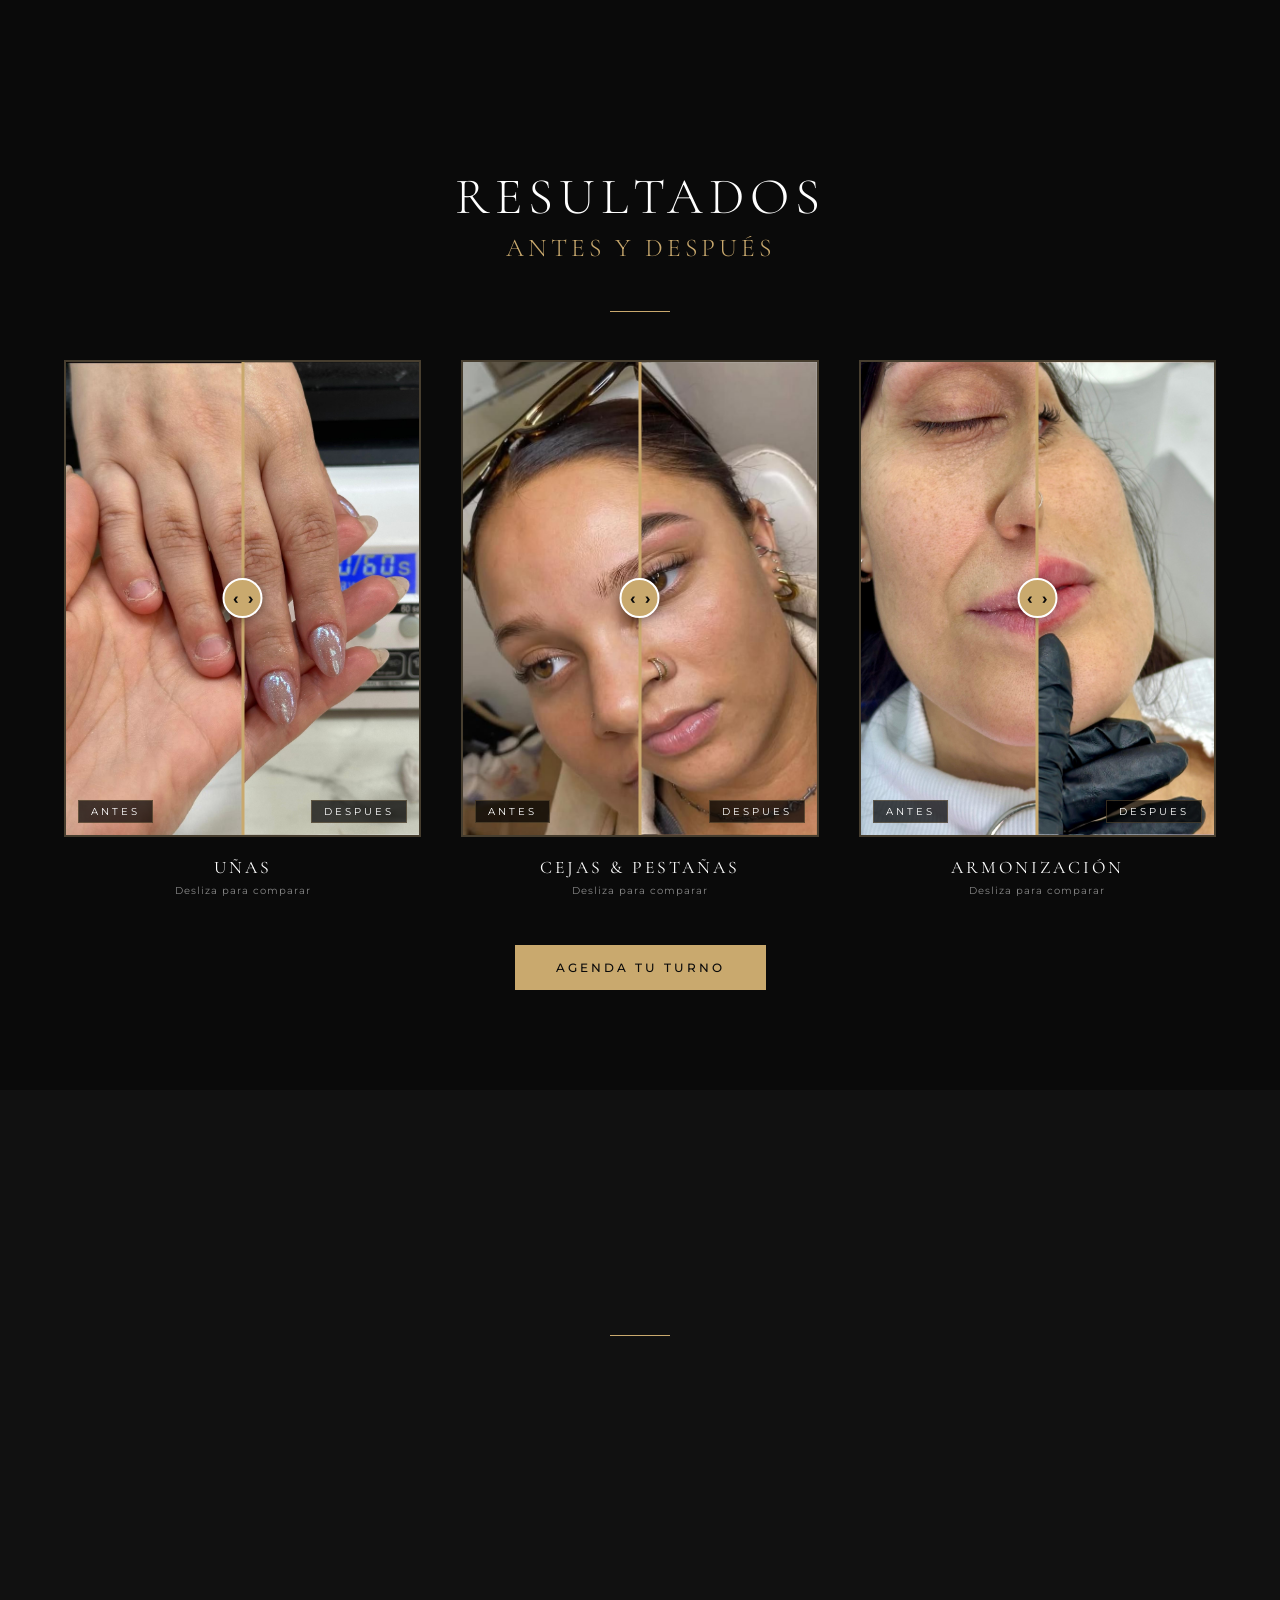
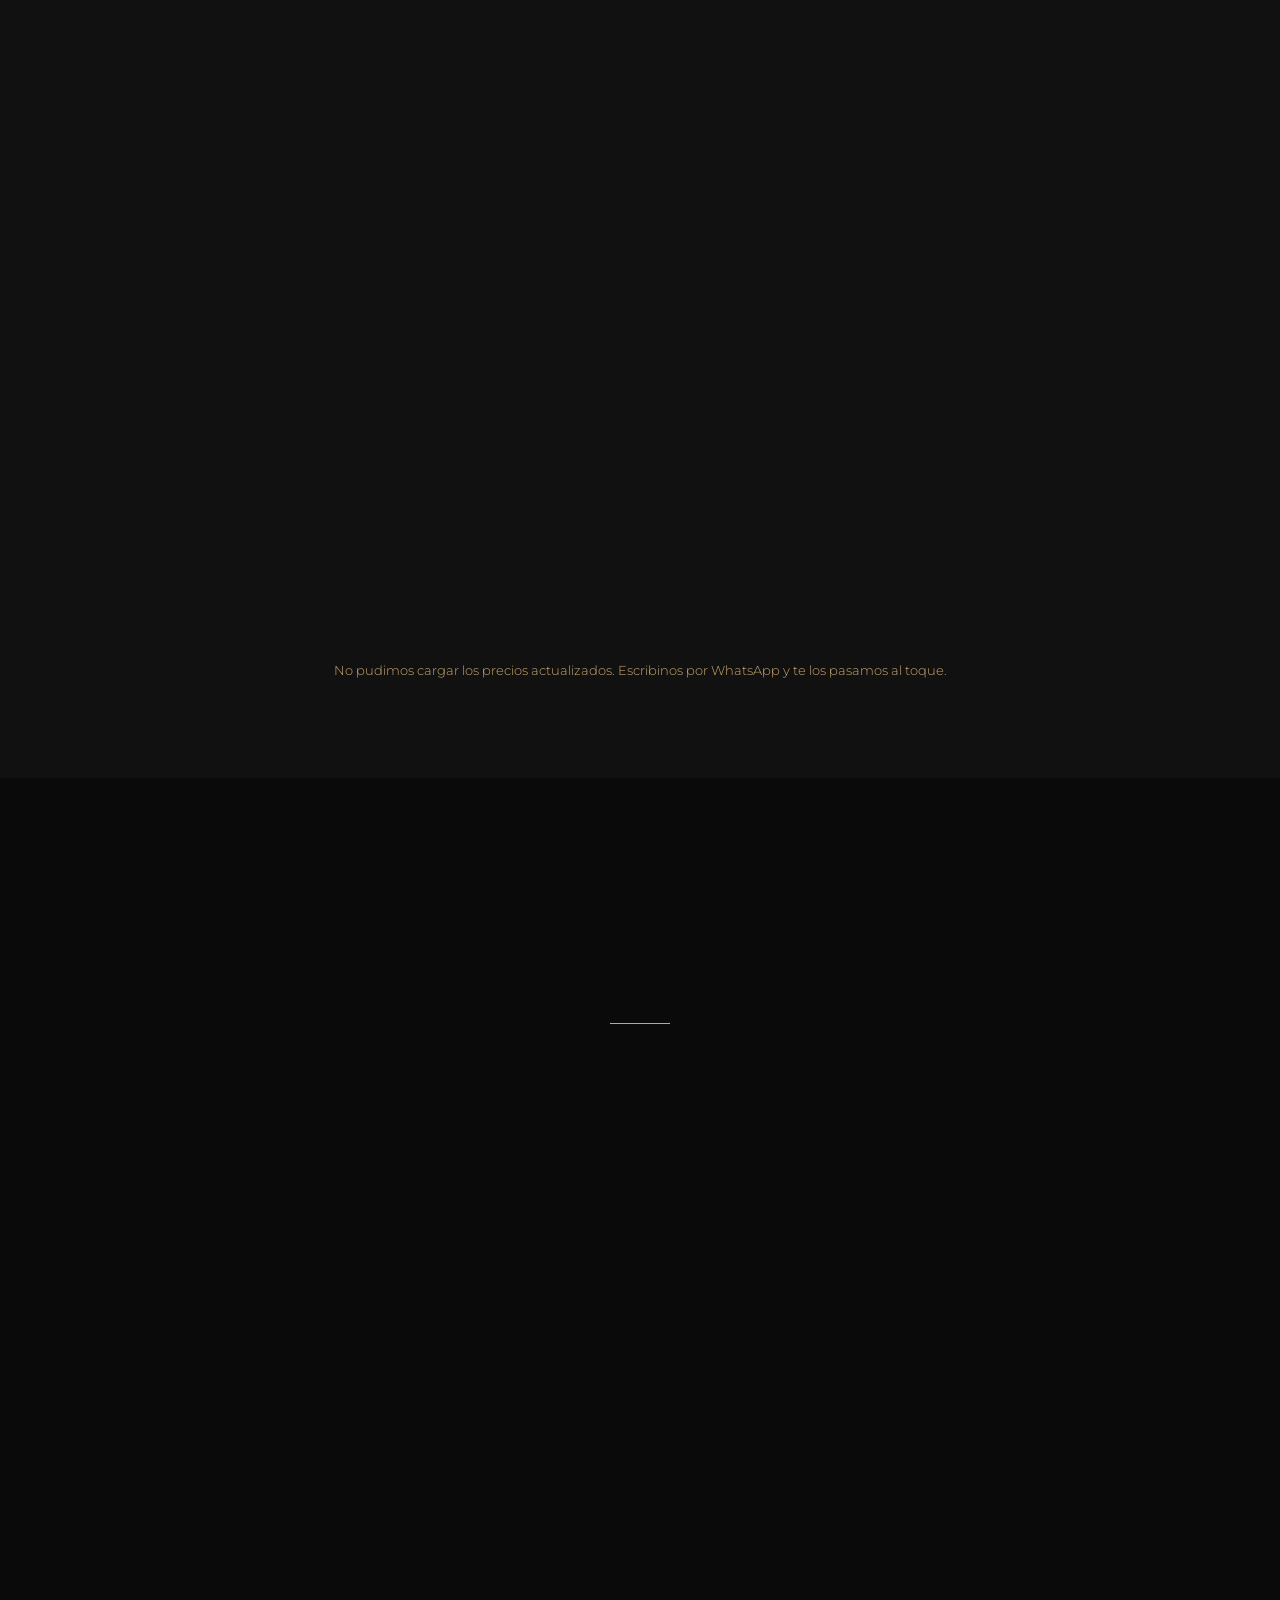
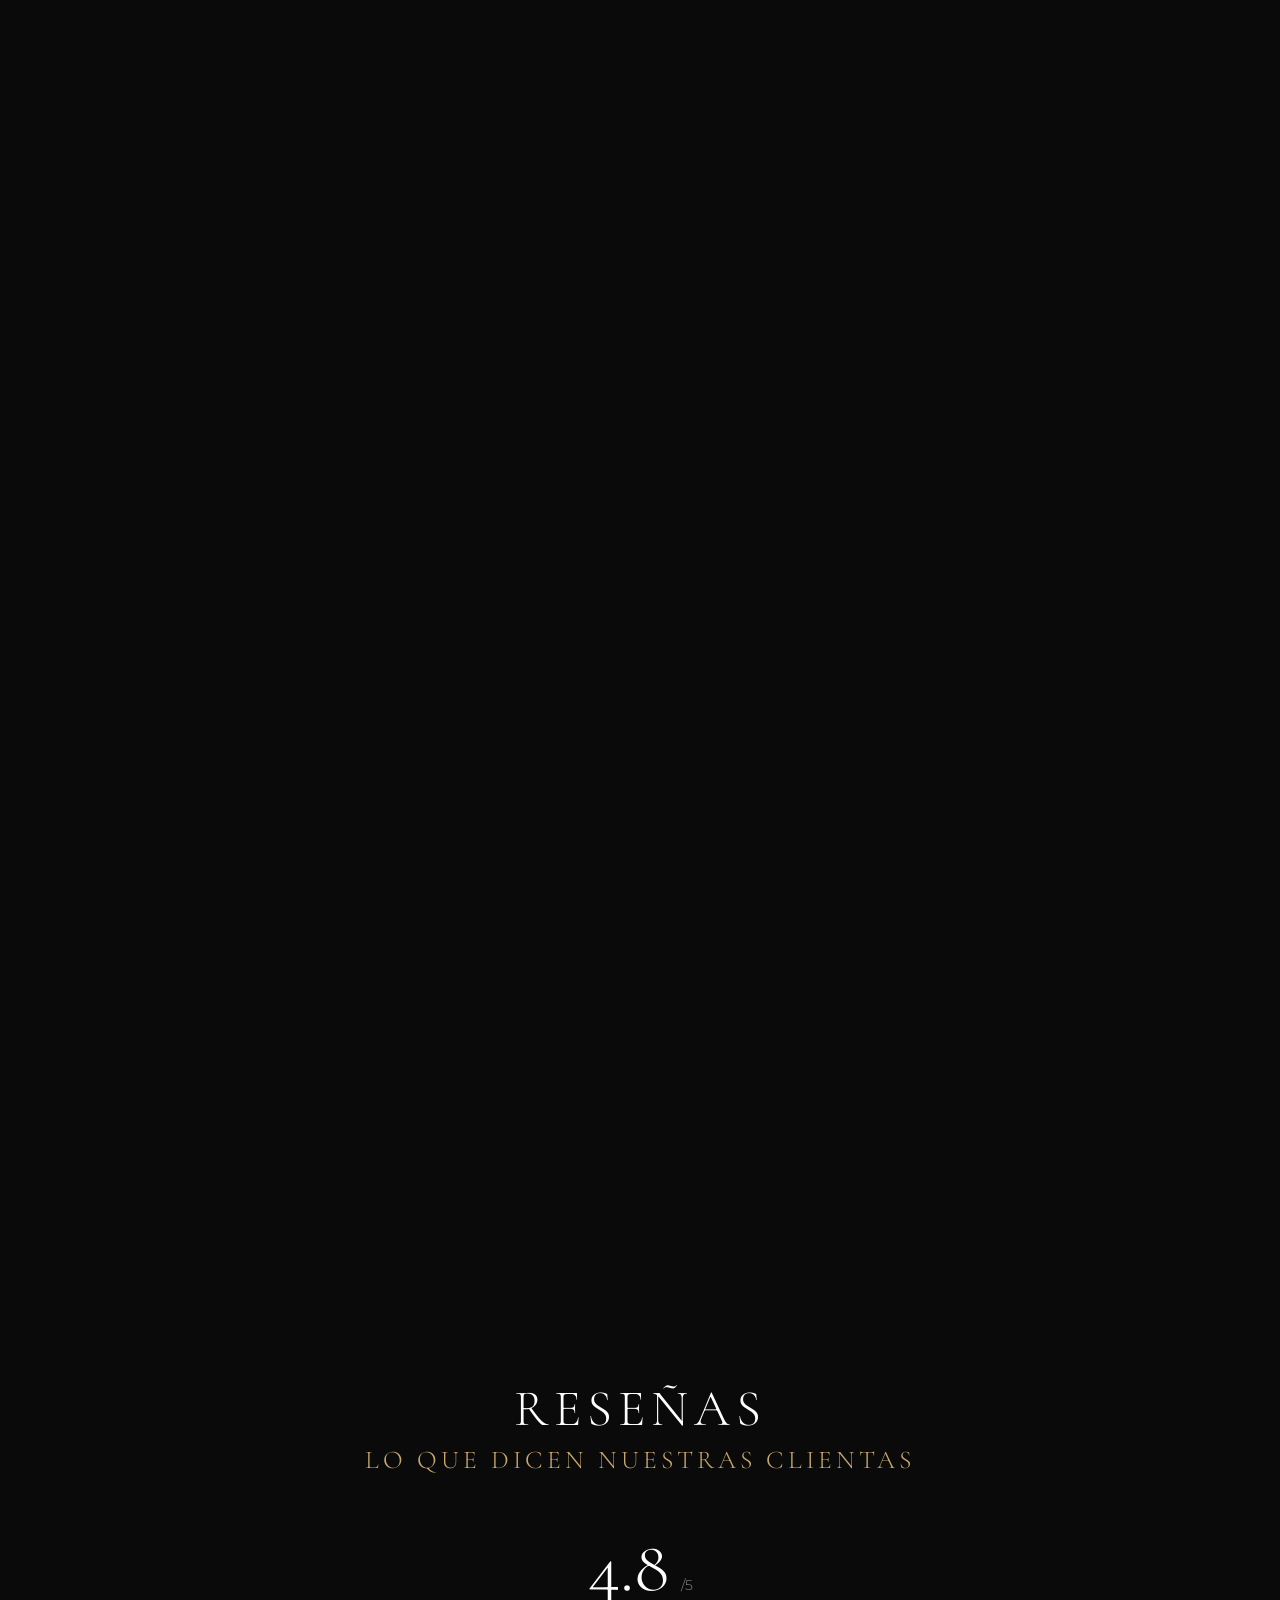
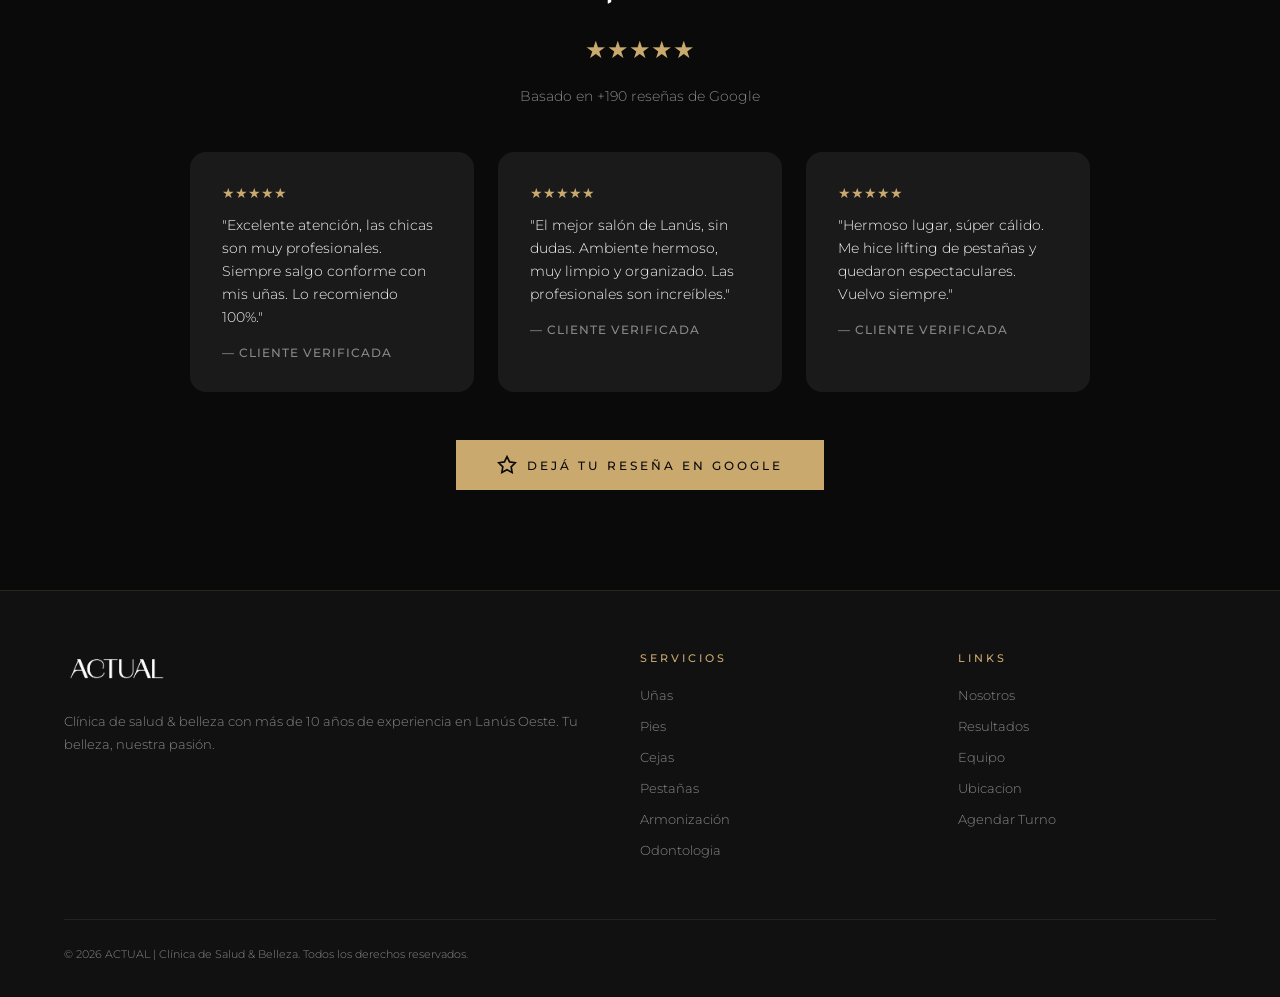
==== commit 45362d5e: "fix: la lista de precios no borra las notas ni publica montos viejos Dos problemas que trajo hacer l" ====
--- a/index.html
+++ b/index.html
@@ -1572,17 +1572,17 @@
           </div>
         </div>
         <div class="price-list">
-          <div class="price-row"><span class="price-name">Esculpidas Acrílicas</span><span class="price-leader"></span><span class="price-val">$58.000</span></div>
-          <div class="price-row"><span class="price-name">Esculpidas Polygel</span><span class="price-leader"></span><span class="price-val">$53.500</span></div>
-          <div class="price-row"><span class="price-name">Remoción <span>· Esculpidas</span></span><span class="price-leader"></span><span class="price-val">$24.000</span></div>
-          <div class="price-row"><span class="price-name">Kapping Acrílico <span>· Service</span></span><span class="price-leader"></span><span class="price-val">$48.000</span></div>
-          <div class="price-row"><span class="price-name">Kapping Polygel</span><span class="price-leader"></span><span class="price-val">$48.000</span></div>
-          <div class="price-row"><span class="price-name">Remoción <span>· Kapping</span></span><span class="price-leader"></span><span class="price-val">$20.000</span></div>
-          <div class="price-row"><span class="price-name">Esmaltado Semi-permanente</span><span class="price-leader"></span><span class="price-val">$30.000</span></div>
-          <div class="price-row"><span class="price-name">Remoción <span>· Esmaltado Semipermanente</span></span><span class="price-leader"></span><span class="price-val">$13.000</span></div>
-          <div class="price-row"><span class="price-name">Esmaltado Tradicional</span><span class="price-leader"></span><span class="price-val">$28.000</span></div>
-          <div class="price-row"><span class="price-name">Manicuria Mens</span><span class="price-leader"></span><span class="price-val">$28.000</span></div>
-          <div class="price-row"><span class="price-name">Actual Care <span>· Cuidado de manos</span></span><span class="price-leader"></span><span class="price-val">$28.000</span></div>
+          <div class="price-row"><span class="price-name">Esculpidas Acrílicas</span><span class="price-leader"></span><span class="price-val">Consultanos</span></div>
+          <div class="price-row"><span class="price-name">Esculpidas Polygel</span><span class="price-leader"></span><span class="price-val">Consultanos</span></div>
+          <div class="price-row"><span class="price-name">Remoción <span>· Esculpidas</span></span><span class="price-leader"></span><span class="price-val">Consultanos</span></div>
+          <div class="price-row"><span class="price-name">Kapping Acrílico <span>· Service</span></span><span class="price-leader"></span><span class="price-val">Consultanos</span></div>
+          <div class="price-row"><span class="price-name">Kapping Polygel</span><span class="price-leader"></span><span class="price-val">Consultanos</span></div>
+          <div class="price-row"><span class="price-name">Remoción <span>· Kapping</span></span><span class="price-leader"></span><span class="price-val">Consultanos</span></div>
+          <div class="price-row"><span class="price-name">Esmaltado Semi-permanente</span><span class="price-leader"></span><span class="price-val">Consultanos</span></div>
+          <div class="price-row"><span class="price-name">Remoción <span>· Esmaltado Semipermanente</span></span><span class="price-leader"></span><span class="price-val">Consultanos</span></div>
+          <div class="price-row"><span class="price-name">Esmaltado Tradicional</span><span class="price-leader"></span><span class="price-val">Consultanos</span></div>
+          <div class="price-row"><span class="price-name">Manicuria Mens</span><span class="price-leader"></span><span class="price-val">Consultanos</span></div>
+          <div class="price-row"><span class="price-name">Actual Care <span>· Cuidado de manos</span></span><span class="price-leader"></span><span class="price-val">Consultanos</span></div>
           <p class="price-note">Todos los servicios de Esculpidas y Kapping incluyen esmaltado semi-permanente.</p>
         </div>
       </div>
@@ -1596,12 +1596,12 @@
           </div>
         </div>
         <div class="price-list">
-          <div class="price-row"><span class="price-name">Belleza de Pies <span>· Esmaltado Tradicional</span></span><span class="price-leader"></span><span class="price-val">$29.000</span></div>
-          <div class="price-row"><span class="price-name">Belleza de Pies <span>· Esmaltado Semi-permanente</span></span><span class="price-leader"></span><span class="price-val">$32.000</span></div>
-          <div class="price-row"><span class="price-name">Podo-estética</span><span class="price-leader"></span><span class="price-val">$40.000</span></div>
-          <div class="price-row"><span class="price-name">Podología de Alta Complejidad</span><span class="price-leader"></span><span class="price-val">$48.000</span></div>
-          <div class="price-row"><span class="price-name">Actual Care <span>· Cuidado de pies</span></span><span class="price-leader"></span><span class="price-val">$29.000</span></div>
-          <div class="price-row"><span class="price-name">Estudio de la Pisada y Plantilla Pédica</span><span class="price-leader"></span><span class="price-val">$85.000</span></div>
+          <div class="price-row"><span class="price-name">Belleza de Pies <span>· Esmaltado Tradicional</span></span><span class="price-leader"></span><span class="price-val">Consultanos</span></div>
+          <div class="price-row"><span class="price-name">Belleza de Pies <span>· Esmaltado Semi-permanente</span></span><span class="price-leader"></span><span class="price-val">Consultanos</span></div>
+          <div class="price-row"><span class="price-name">Podo-estética</span><span class="price-leader"></span><span class="price-val">Consultanos</span></div>
+          <div class="price-row"><span class="price-name">Podología de Alta Complejidad</span><span class="price-leader"></span><span class="price-val">Consultanos</span></div>
+          <div class="price-row"><span class="price-name">Actual Care <span>· Cuidado de pies</span></span><span class="price-leader"></span><span class="price-val">Consultanos</span></div>
+          <div class="price-row"><span class="price-name">Estudio de la Pisada y Plantilla Pédica</span><span class="price-leader"></span><span class="price-val">Consultanos</span></div>
         </div>
       </div>
 
@@ -1614,20 +1614,20 @@
           </div>
         </div>
         <div class="price-list">
-          <div class="price-row"><span class="price-name">Diseño + Perfilado de Cejas</span><span class="price-leader"></span><span class="price-val">$19.000</span></div>
-          <div class="price-row"><span class="price-name">Laminado de Cejas</span><span class="price-leader"></span><span class="price-val">$46.000</span></div>
-          <div class="price-row"><span class="price-name">Lifting de Pestañas</span><span class="price-leader"></span><span class="price-val">$48.000</span></div>
-          <div class="price-row"><span class="price-name">Henna Pura</span><span class="price-leader"></span><span class="price-val">$32.000</span></div>
-          <div class="price-row"><span class="price-name">Nutrición de Pestañas y Cejas</span><span class="price-leader"></span><span class="price-val">$20.000</span></div>
-          <div class="price-row"><span class="price-name">Microblading <span>· En cejas - x sesión</span></span><span class="price-leader"></span><span class="price-val">$200.000</span></div>
-          <div class="price-row"><span class="price-name">Microblading <span>· Consultas</span></span><span class="price-leader"></span><span class="price-val">$45.000</span></div>
+          <div class="price-row"><span class="price-name">Diseño + Perfilado de Cejas</span><span class="price-leader"></span><span class="price-val">Consultanos</span></div>
+          <div class="price-row"><span class="price-name">Laminado de Cejas</span><span class="price-leader"></span><span class="price-val">Consultanos</span></div>
+          <div class="price-row"><span class="price-name">Lifting de Pestañas</span><span class="price-leader"></span><span class="price-val">Consultanos</span></div>
+          <div class="price-row"><span class="price-name">Henna Pura</span><span class="price-leader"></span><span class="price-val">Consultanos</span></div>
+          <div class="price-row"><span class="price-name">Nutrición de Pestañas y Cejas</span><span class="price-leader"></span><span class="price-val">Consultanos</span></div>
+          <div class="price-row"><span class="price-name">Microblading <span>· En cejas - x sesión</span></span><span class="price-leader"></span><span class="price-val">Consultanos</span></div>
+          <div class="price-row"><span class="price-name">Microblading <span>· Consultas</span></span><span class="price-leader"></span><span class="price-val">Consultanos</span></div>
 
           <p class="price-subhead">Extensiones</p>
-          <div class="price-row"><span class="price-name">Extensiones de Pestañas <span>· Pelo x pelo</span></span><span class="price-leader"></span><span class="price-val">$46.000</span></div>
-          <div class="price-row"><span class="price-name">Extensiones de Pestañas <span>· Efecto Rimmel</span></span><span class="price-leader"></span><span class="price-val">$47.000</span></div>
-          <div class="price-row"><span class="price-name">Extensiones de Pestañas <span>· Tech 4D / 6D</span></span><span class="price-leader"></span><span class="price-val">$56.000</span></div>
-          <div class="price-row"><span class="price-name">Remoción <span>· Extensiones de pestañas</span></span><span class="price-leader"></span><span class="price-val">$20.000</span></div>
-          <div class="price-row"><span class="price-name">Tratamiento de Crecimiento <span>· En cejas / pestañas</span></span><span class="price-leader"></span><span class="price-val">$64.000</span></div>
+          <div class="price-row"><span class="price-name">Extensiones de Pestañas <span>· Pelo x pelo</span></span><span class="price-leader"></span><span class="price-val">Consultanos</span></div>
+          <div class="price-row"><span class="price-name">Extensiones de Pestañas <span>· Efecto Rimmel</span></span><span class="price-leader"></span><span class="price-val">Consultanos</span></div>
+          <div class="price-row"><span class="price-name">Extensiones de Pestañas <span>· Tech 4D / 6D</span></span><span class="price-leader"></span><span class="price-val">Consultanos</span></div>
+          <div class="price-row"><span class="price-name">Remoción <span>· Extensiones de pestañas</span></span><span class="price-leader"></span><span class="price-val">Consultanos</span></div>
+          <div class="price-row"><span class="price-name">Tratamiento de Crecimiento <span>· En cejas / pestañas</span></span><span class="price-leader"></span><span class="price-val">Consultanos</span></div>
         </div>
       </div>
 
@@ -1640,14 +1640,14 @@
           </div>
         </div>
         <div class="price-list">
-          <div class="price-row"><span class="price-name">Botox <span>· Toxina Botulínica</span></span><span class="price-leader"></span><span class="price-val">$330.000</span></div>
-          <div class="price-row"><span class="price-name">Mesolift <span>· Hidratación facial</span></span><span class="price-leader"></span><span class="price-val">$230.000</span></div>
-          <div class="price-row"><span class="price-name">Bioestimulador de Colágeno</span><span class="price-leader"></span><span class="price-val">$400.000</span></div>
+          <div class="price-row"><span class="price-name">Botox <span>· Toxina Botulínica</span></span><span class="price-leader"></span><span class="price-val">Consultanos</span></div>
+          <div class="price-row"><span class="price-name">Mesolift <span>· Hidratación facial</span></span><span class="price-leader"></span><span class="price-val">Consultanos</span></div>
+          <div class="price-row"><span class="price-name">Bioestimulador de Colágeno</span><span class="price-leader"></span><span class="price-val">Consultanos</span></div>
 
           <p class="price-subhead">Depilación con hilo</p>
-          <div class="price-row"><span class="price-name">Depi Rostro Completo</span><span class="price-leader"></span><span class="price-val">$26.500</span></div>
-          <div class="price-row"><span class="price-name">Depi Bozo</span><span class="price-leader"></span><span class="price-val">$13.000</span></div>
-          <div class="price-row"><span class="price-name">Depi Mentón</span><span class="price-leader"></span><span class="price-val">$13.000</span></div>
+          <div class="price-row"><span class="price-name">Depi Rostro Completo</span><span class="price-leader"></span><span class="price-val">Consultanos</span></div>
+          <div class="price-row"><span class="price-name">Depi Bozo</span><span class="price-leader"></span><span class="price-val">Consultanos</span></div>
+          <div class="price-row"><span class="price-name">Depi Mentón</span><span class="price-leader"></span><span class="price-val">Consultanos</span></div>
         </div>
       </div>
 
@@ -1660,12 +1660,12 @@
           </div>
         </div>
         <div class="price-list">
-          <div class="price-row"><span class="price-name">Primera Consulta</span><span class="price-leader"></span><span class="price-val">$45.000</span></div>
-          <div class="price-row"><span class="price-name">Terapia Periodontal <span>· Limpieza dental</span></span><span class="price-leader"></span><span class="price-val">$85.000</span></div>
-          <div class="price-row"><span class="price-name">Blanqueamiento Dental Actual</span><span class="price-leader"></span><span class="price-val">$420.000</span></div>
-          <div class="price-row"><span class="price-name">Kit Blanqueamiento</span><span class="price-leader"></span><span class="price-val">$300.000</span></div>
-          <div class="price-row"><span class="price-name">Placa de Bruxismo</span><span class="price-leader"></span><span class="price-val">$240.000</span></div>
-          <div class="price-row"><span class="price-name">Ortodoncia <span>· Consulta</span></span><span class="price-leader"></span><span class="price-val">$45.000</span></div>
+          <div class="price-row"><span class="price-name">Primera Consulta</span><span class="price-leader"></span><span class="price-val">Consultanos</span></div>
+          <div class="price-row"><span class="price-name">Terapia Periodontal <span>· Limpieza dental</span></span><span class="price-leader"></span><span class="price-val">Consultanos</span></div>
+          <div class="price-row"><span class="price-name">Blanqueamiento Dental Actual</span><span class="price-leader"></span><span class="price-val">Consultanos</span></div>
+          <div class="price-row"><span class="price-name">Kit Blanqueamiento</span><span class="price-leader"></span><span class="price-val">Consultanos</span></div>
+          <div class="price-row"><span class="price-name">Placa de Bruxismo</span><span class="price-leader"></span><span class="price-val">Consultanos</span></div>
+          <div class="price-row"><span class="price-name">Ortodoncia <span>· Consulta</span></span><span class="price-leader"></span><span class="price-val">Consultanos</span></div>
           <p class="price-note">A cargo de la Dra. Rosario Palacios · MN 44417 · MP 25887 — especializada en Armonización Orofacial. @dra.rosariopalacios</p>
         </div>
       </div>
@@ -1679,9 +1679,9 @@
           </div>
         </div>
         <div class="price-list">
-          <div class="price-row"><span class="price-name">Lip Filler <span>· Relleno de labios</span></span><span class="price-leader"></span><span class="price-val">$320.000</span></div>
-          <div class="price-row"><span class="price-name">Micropigmentación <span>· En labios - x sesión</span></span><span class="price-leader"></span><span class="price-val">$200.000</span></div>
-          <div class="price-row"><span class="price-name">Hydra Lips <span>· Hidratación de labios</span></span><span class="price-leader"></span><span class="price-val">$50.000</span></div>
+          <div class="price-row"><span class="price-name">Lip Filler <span>· Relleno de labios</span></span><span class="price-leader"></span><span class="price-val">Consultanos</span></div>
+          <div class="price-row"><span class="price-name">Micropigmentación <span>· En labios - x sesión</span></span><span class="price-leader"></span><span class="price-val">Consultanos</span></div>
+          <div class="price-row"><span class="price-name">Hydra Lips <span>· Hidratación de labios</span></span><span class="price-leader"></span><span class="price-val">Consultanos</span></div>
           <p class="price-note">A cargo de la Dra. Rosario Palacios · MN 44417 · MP 25887. @dra.rosariopalacios</p>
         </div>
       </div>
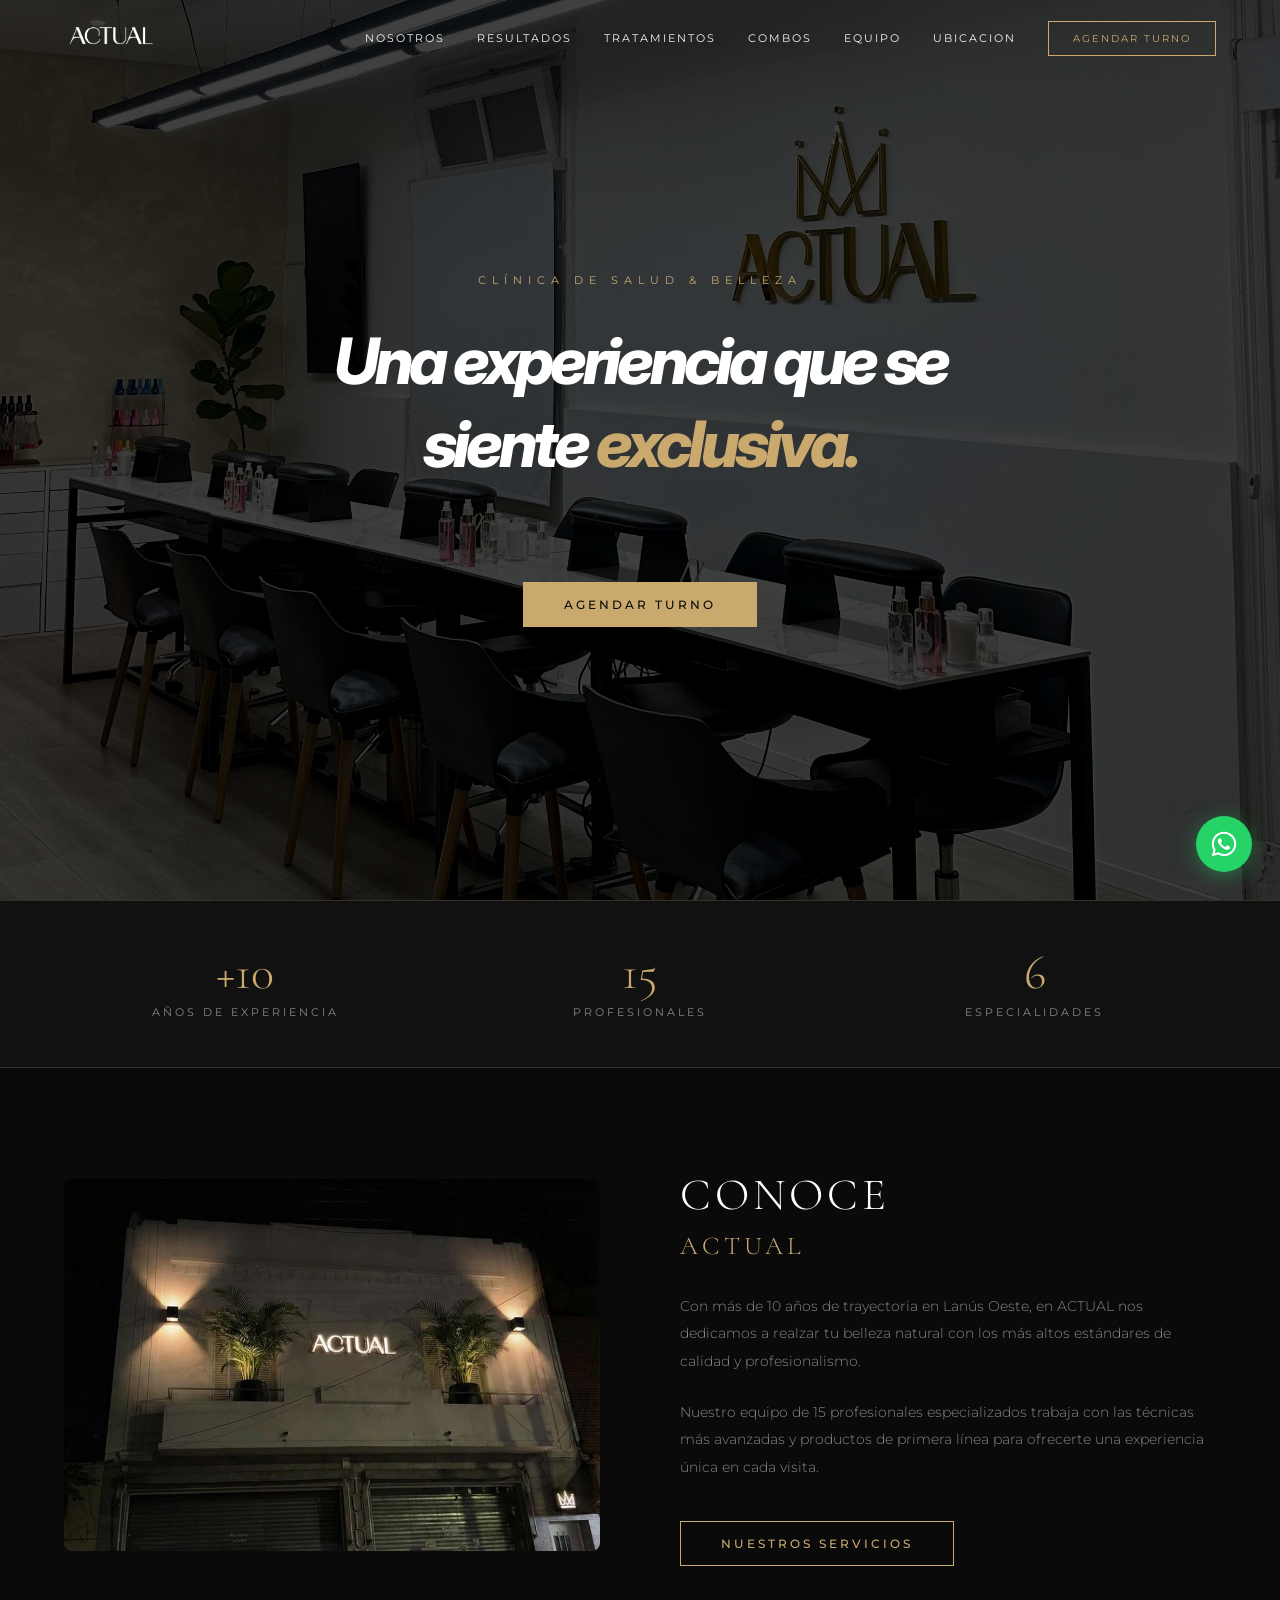
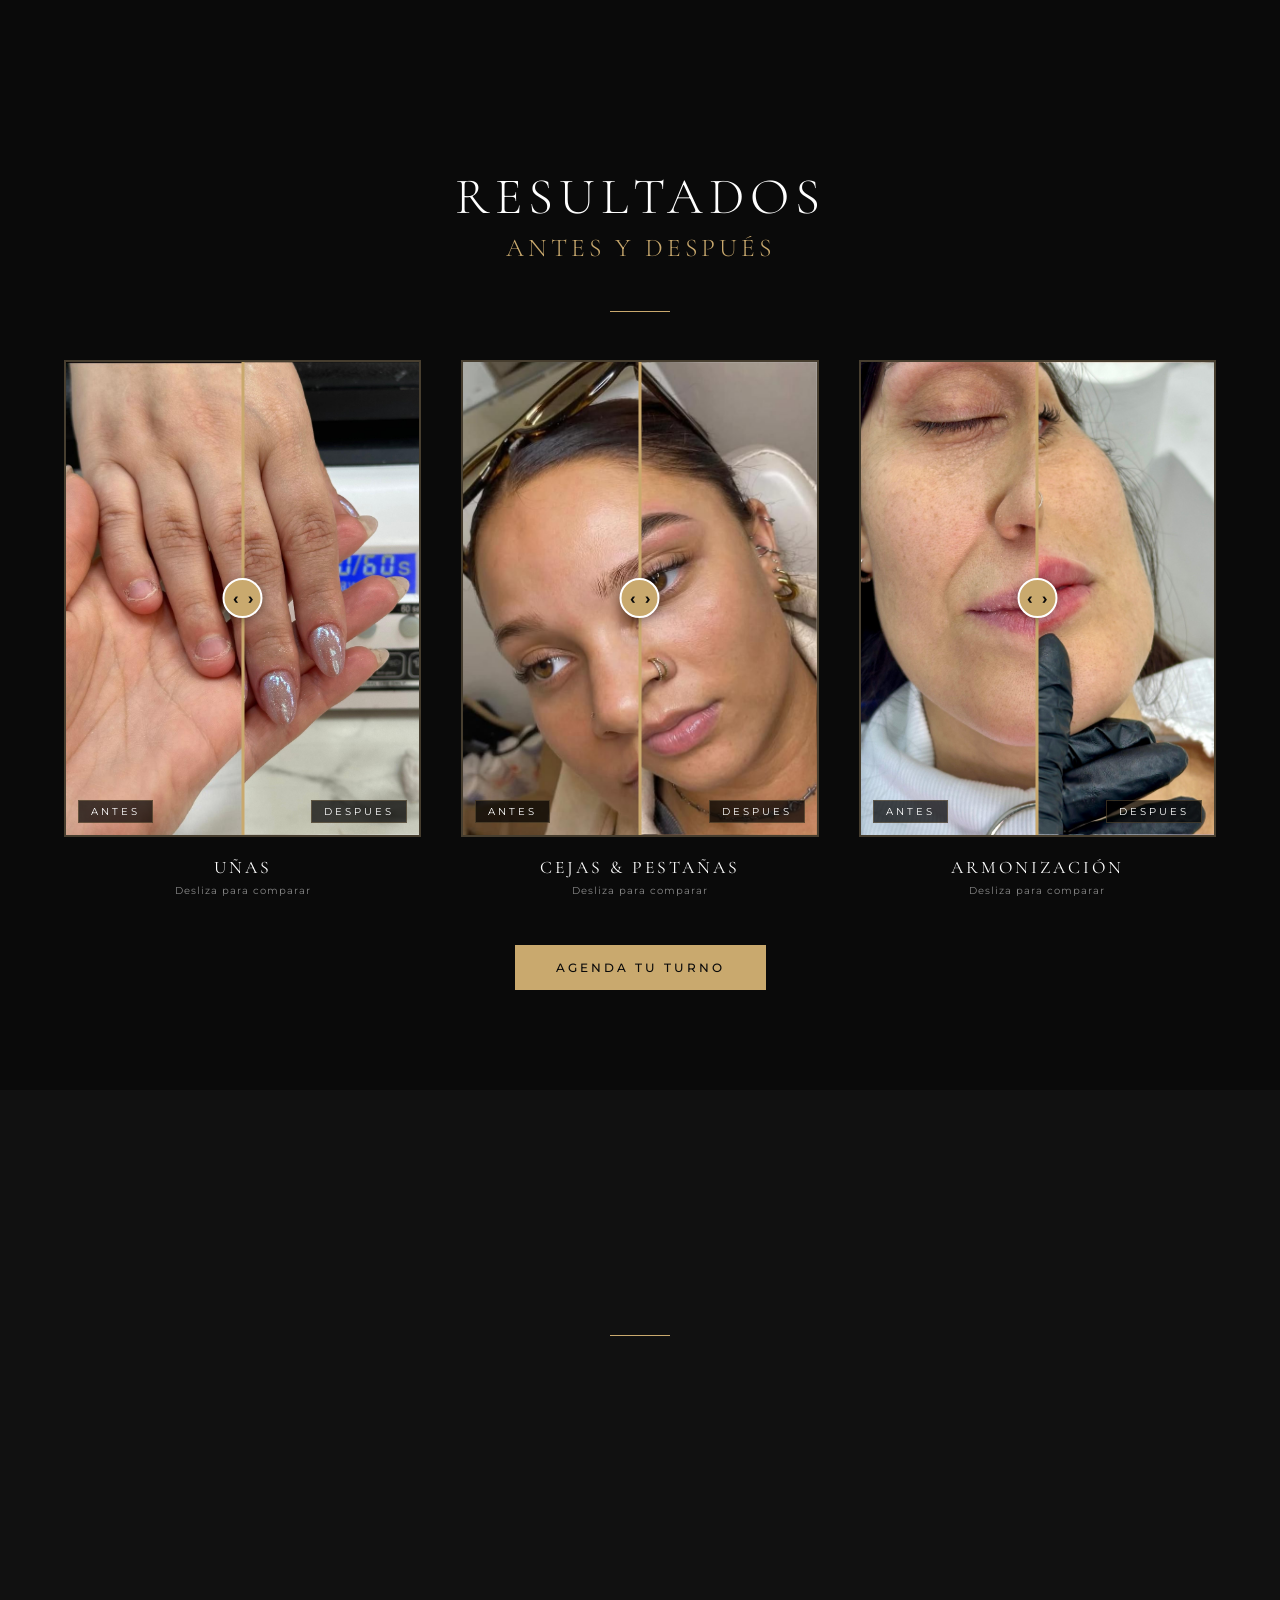
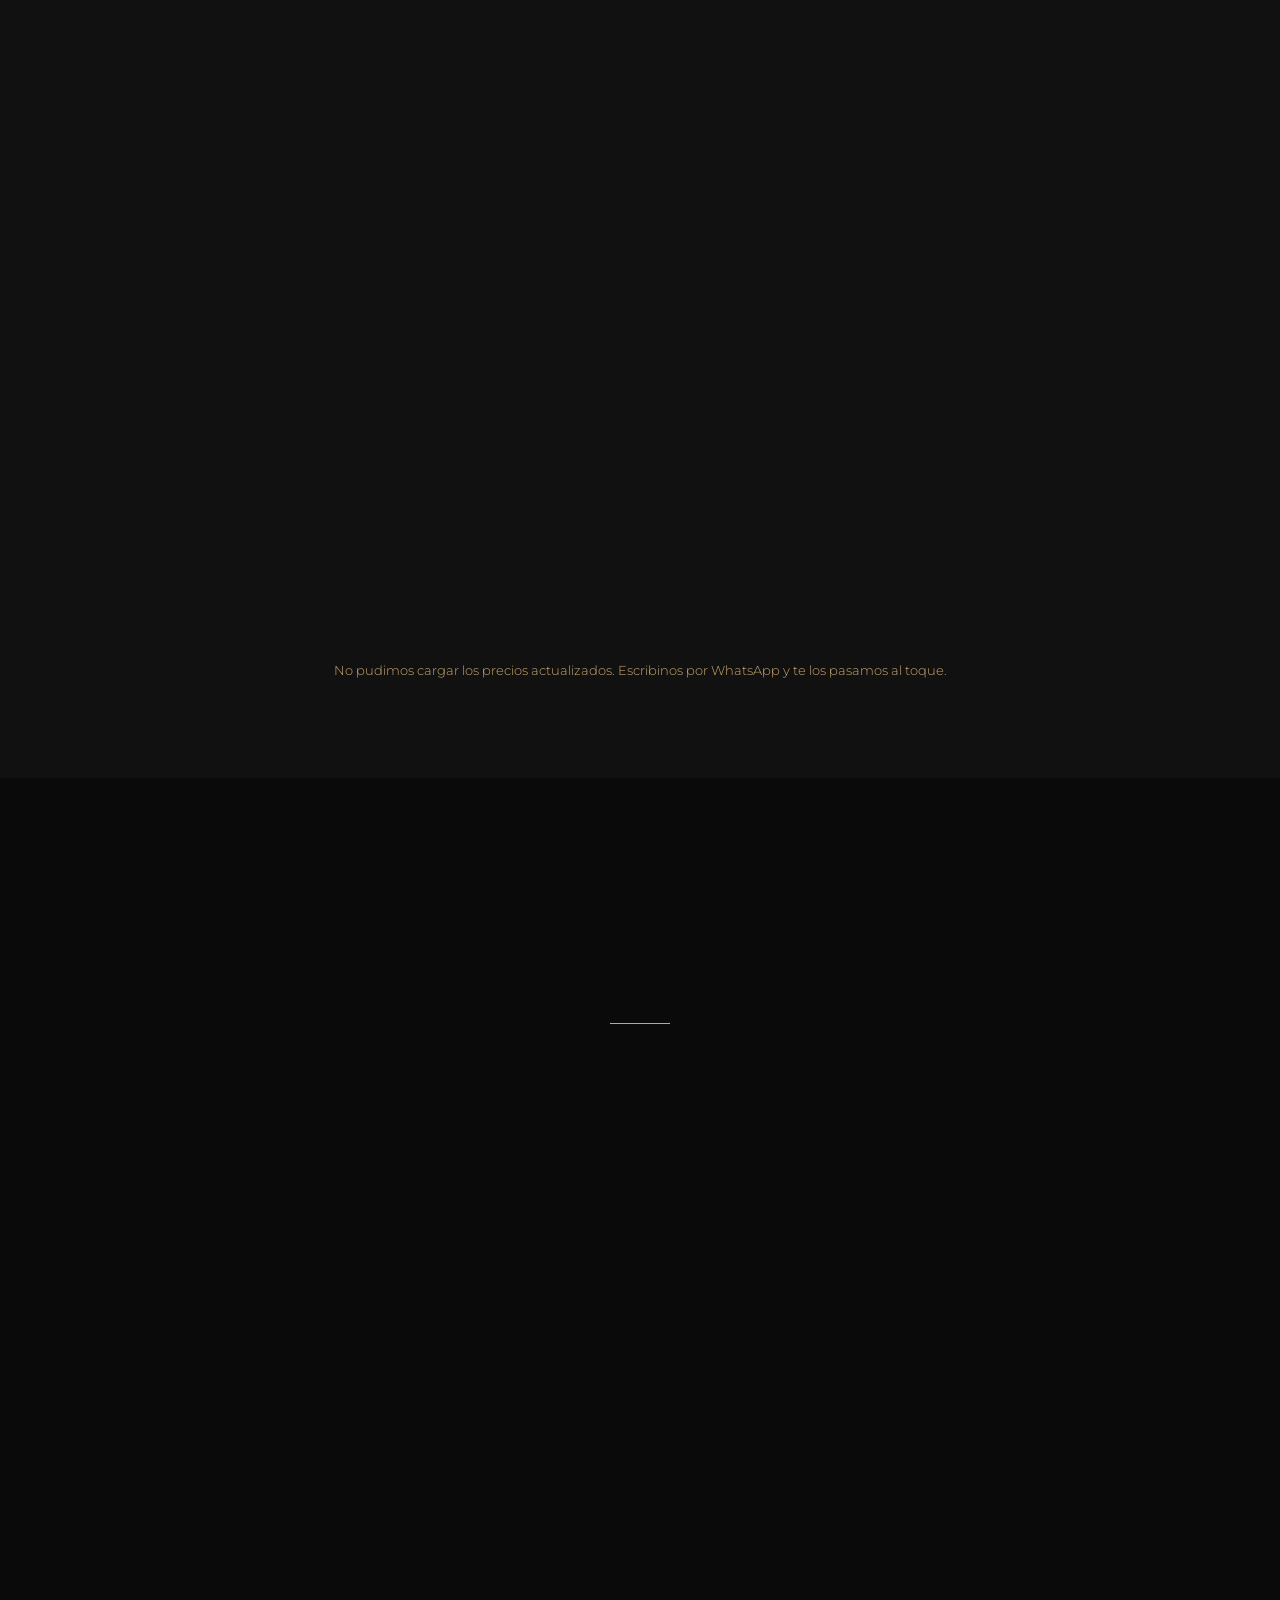
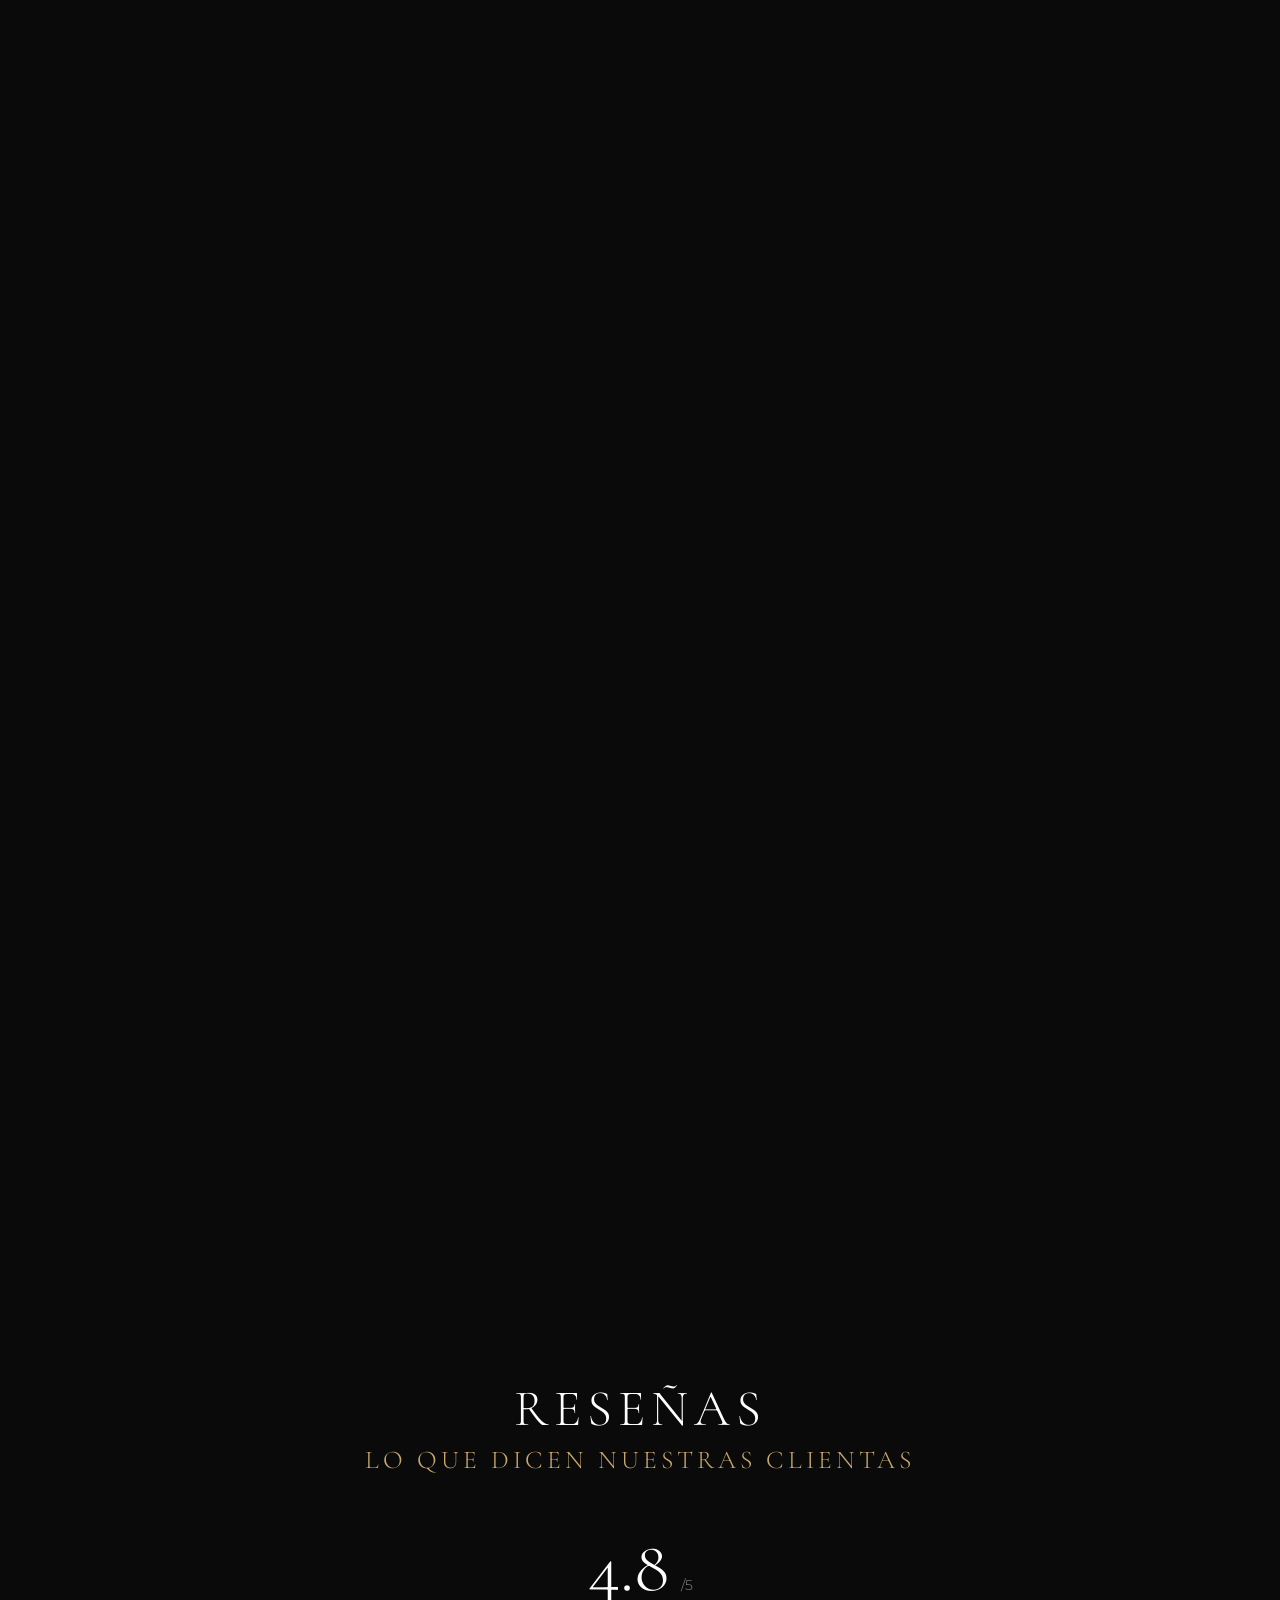
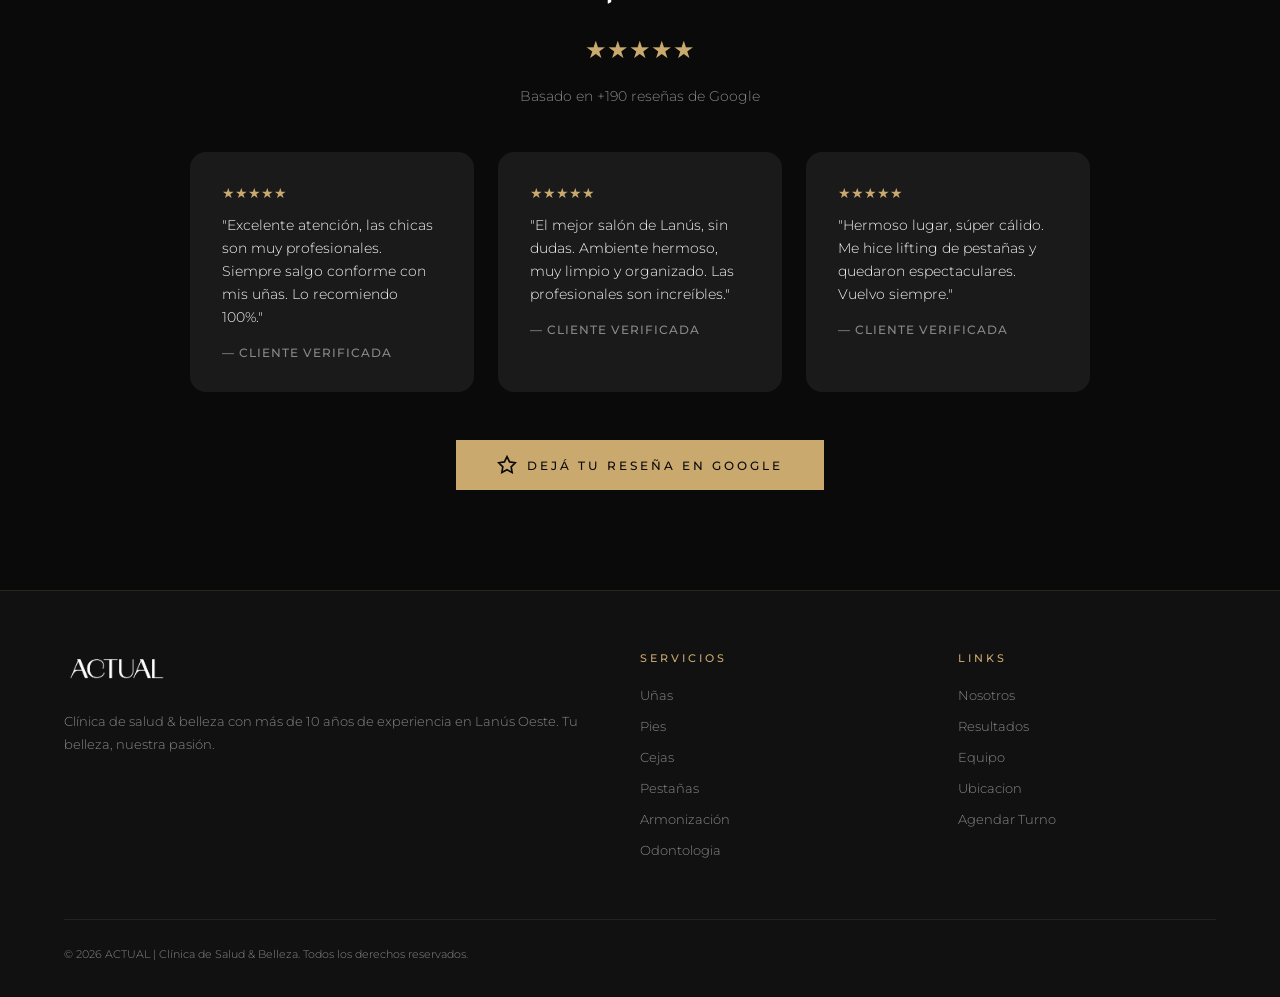
==== commit 1b17ad50: "Combos desde el sistema y "Nuestros tratamientos" La sección Combos de la home estaba escrita a mano" ====
--- a/index.html
+++ b/index.html
@@ -1422,7 +1422,7 @@
     <ul class="navbar-links" id="navLinks">
       <li><a href="#nosotros">Nosotros</a></li>
       <li><a href="#resultados">Resultados</a></li>
-      <li><a href="#precios">Precios</a></li>
+      <li><a href="#precios">Tratamientos</a></li>
       <li><a href="#combos">Combos</a></li>
       <li><a href="#equipo">Equipo</a></li>
       <li><a href="#ubicacion">Ubicacion</a></li>
@@ -1548,7 +1548,7 @@
 <!-- ── Precios ── -->
 <section class="section-padding" id="precios" style="background: var(--dark);">
   <div class="container text-center">
-    <h2 class="section-title fade-in">Lista de precios</h2>
+    <h2 class="section-title fade-in">Nuestros tratamientos</h2>
     <p class="section-subtitle fade-in">nuestros servicios</p>
     <div class="divider"></div>
 
